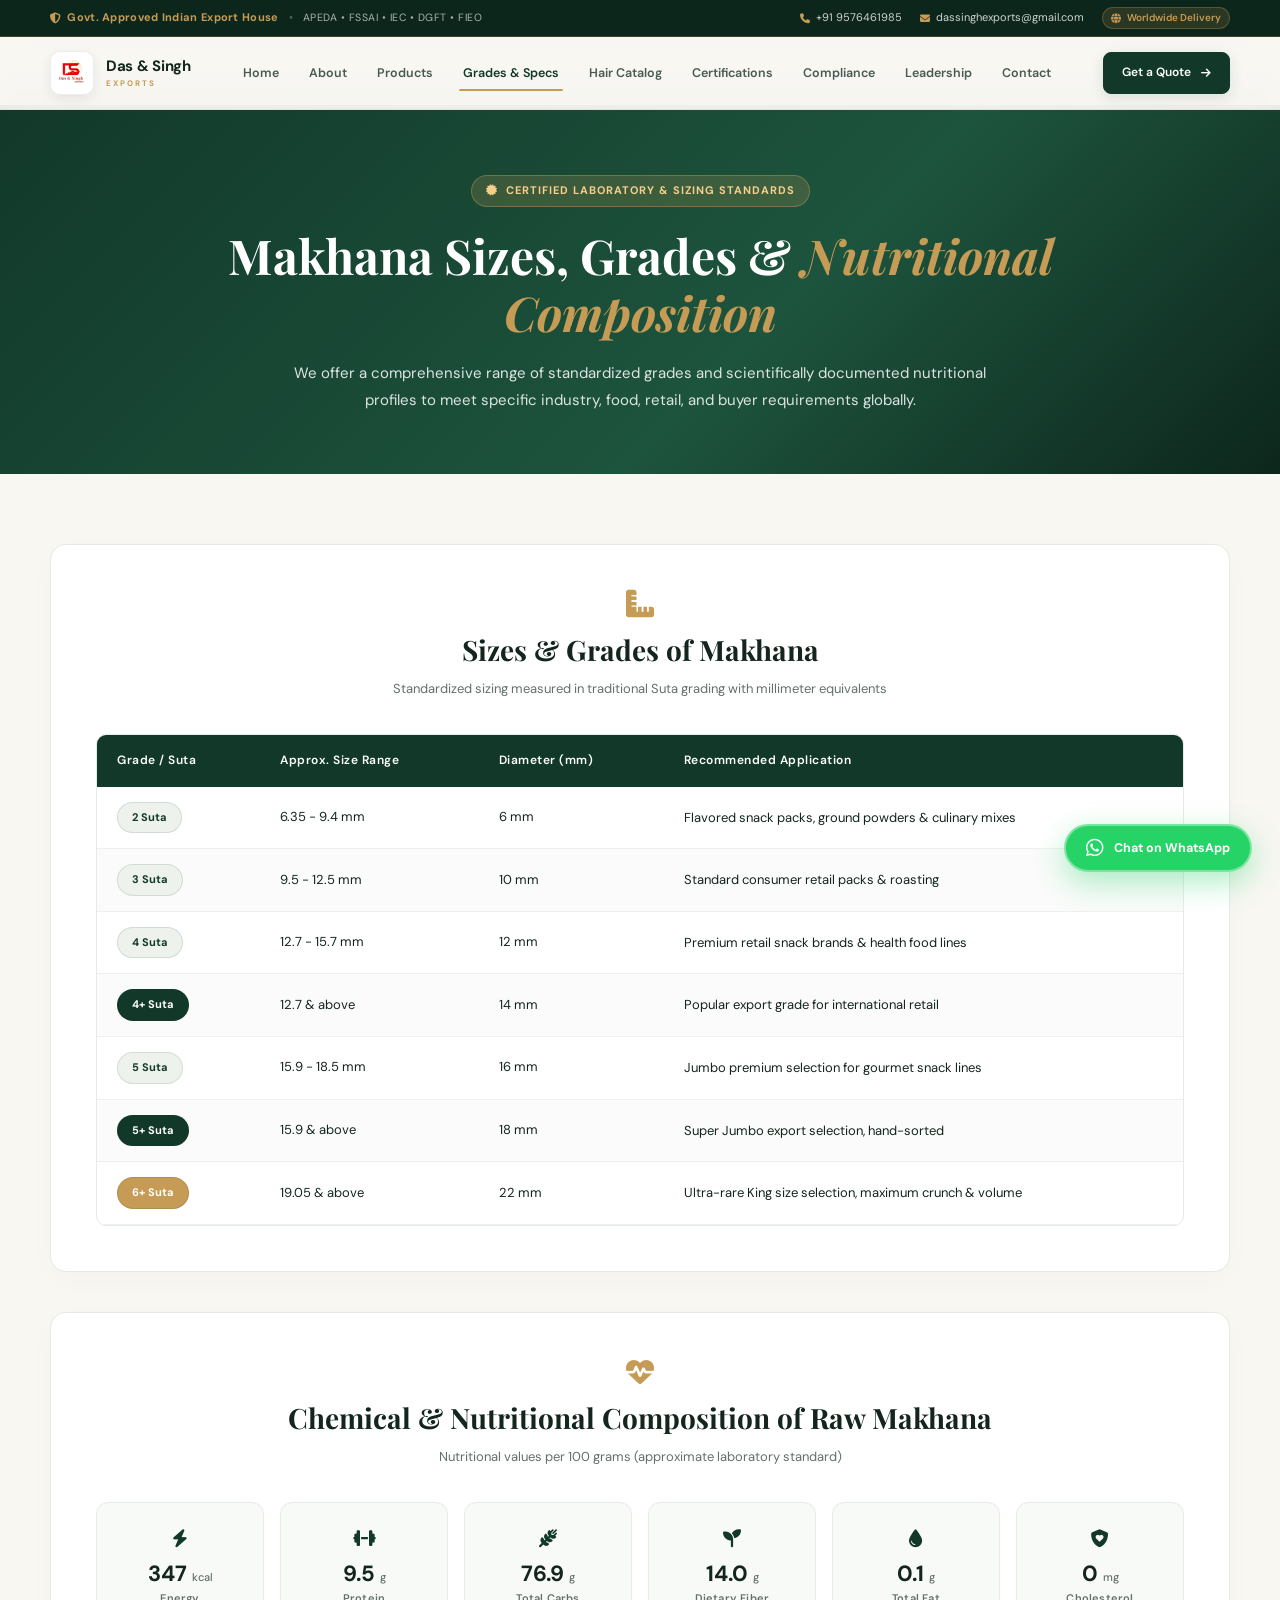
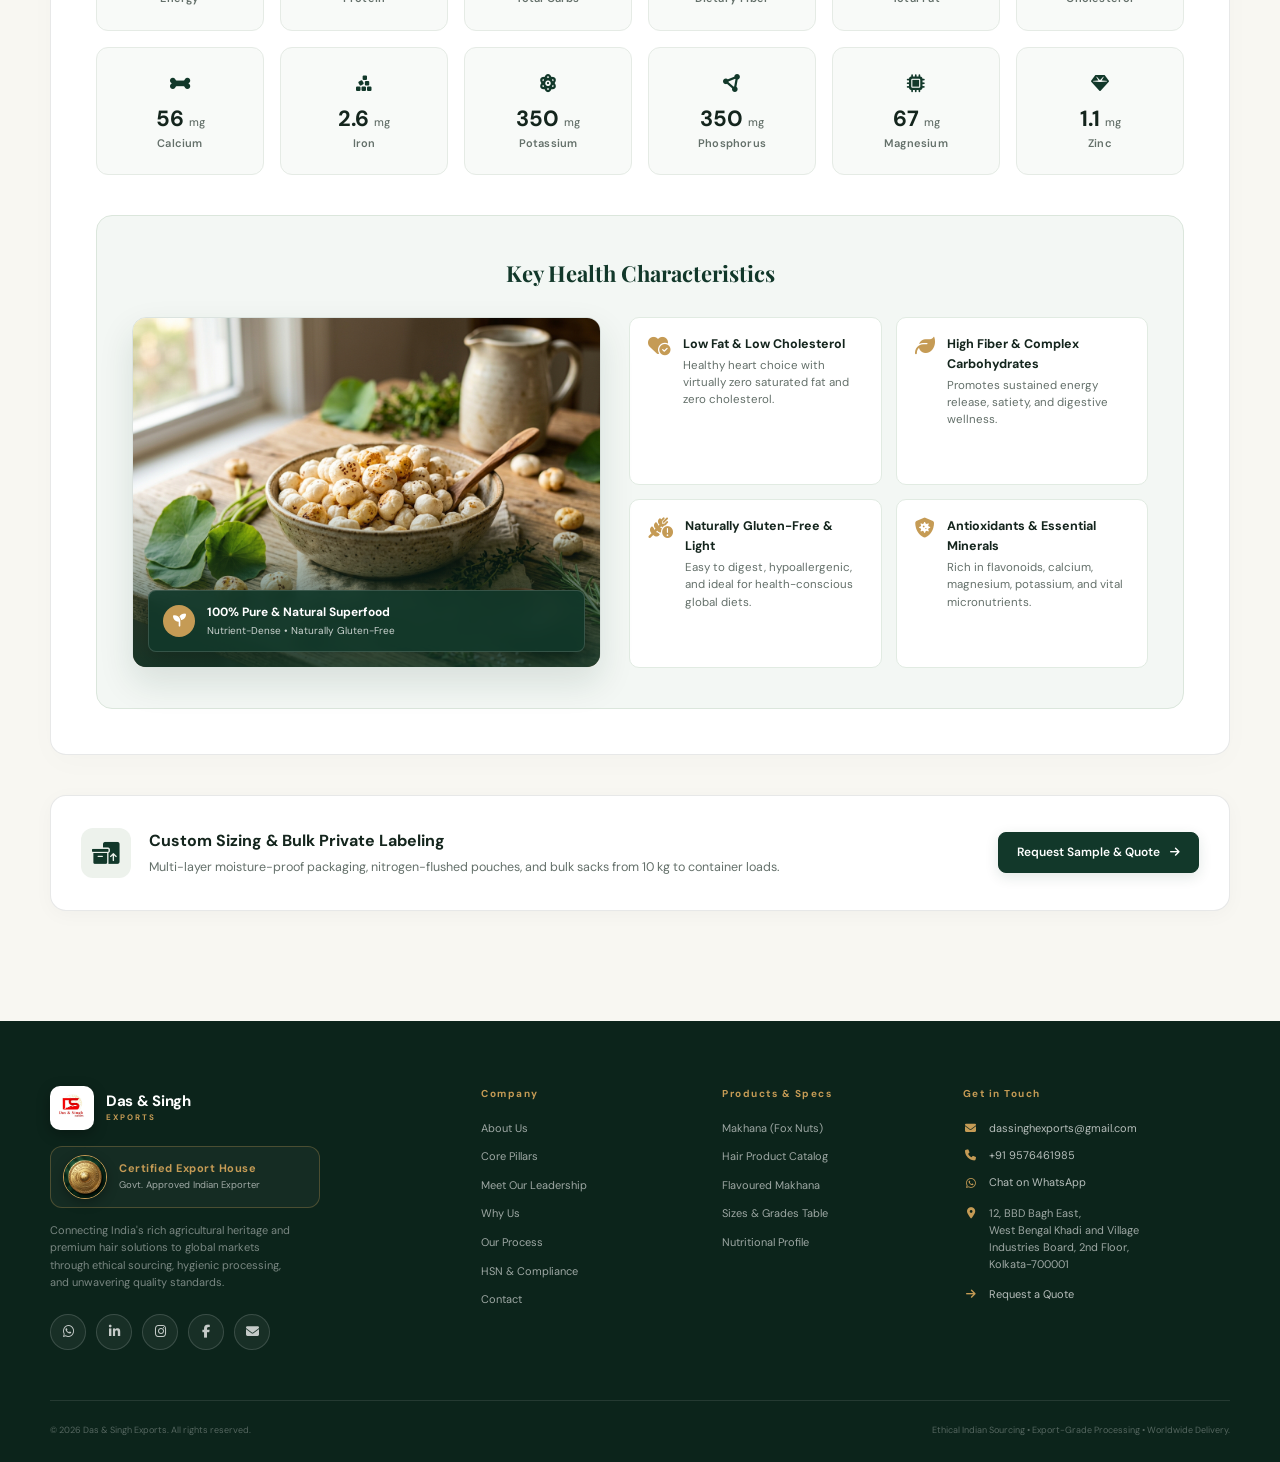
==== grades-nutrition.html @ e1cfaf2c "Bug Fixes" ====
<!DOCTYPE html>
<html lang="en">
<head>
    <meta charset="UTF-8">
    <meta name="viewport" content="width=device-width, initial-scale=1.0">
    <title>Makhana Sizes, Grades &amp; Nutritional Composition — Das &amp; Singh Exports</title>
    <meta name="description" content="Comprehensive standardized sizing, Suta grading (2 Suta to 6+ Suta King Size), and certified laboratory nutritional profile for export-grade Indian Phool Makhana (Fox Nuts / Lotus Seeds).">
    <meta name="keywords" content="Makhana Grades, Suta Grading, Fox Nuts Nutrition, Lotus Seeds Specifications, Phool Makhana Protein, Bihar Makhana Export, Das and Singh Exports">

    <!-- Open Graph / Social Sharing -->
    <meta property="og:type" content="website">
    <meta property="og:title" content="Makhana Grades &amp; Nutrition Specs — Das &amp; Singh Exports">
    <meta property="og:description" content="Export-grade Suta specifications and certified nutritional data for Indian Phool Makhana (Fox Nuts / Lotus Seeds).">
    <meta property="og:image" content="images/makhana-health.jpg">
    <meta property="og:url" content="https://dassinghexports.com/grades-nutrition.html">

    <!-- Google Fonts & Font Awesome -->
    <link rel="preconnect" href="https://fonts.googleapis.com">
    <link rel="preconnect" href="https://fonts.gstatic.com" crossorigin>
    <link href="https://fonts.googleapis.com/css2?family=DM+Sans:wght@400;500;600;700&family=Playfair+Display:wght@500;600;700&display=swap" rel="stylesheet">
    <link rel="stylesheet" href="https://cdnjs.cloudflare.com/ajax/libs/font-awesome/6.5.2/css/all.min.css">

    <link rel="icon" type="image/png" href="images/logo.png">
    <link rel="stylesheet" href="style.css">
</head>

<body>

<!-- ================= FIXED HEADER ================= -->

<header class="site-header" id="siteHeader">

    <!-- TOPBAR -->
    <div class="topbar">
        <div class="container topbar-container">
            <div class="topbar-left">
                <span class="topbar-cert-badge">
                    <i class="fa-solid fa-shield-halved"></i>
                    <strong>Govt. Approved Indian Export House</strong>
                </span>
                <span class="topbar-divider">•</span>
                <span class="topbar-codes">APEDA &bull; FSSAI &bull; IEC &bull; DGFT &bull; FIEO</span>
            </div>
            <div class="topbar-right">
                <a href="tel:+919576461985" class="topbar-link">
                    <i class="fa-solid fa-phone"></i>
                    <span>+91 9576461985</span>
                </a>
                <a href="mailto:dassinghexports@gmail.com" class="topbar-link">
                    <i class="fa-solid fa-envelope"></i>
                    <span>dassinghexports@gmail.com</span>
                </a>
                <span class="topbar-shipping-badge">
                    <i class="fa-solid fa-globe"></i>
                    <span>Worldwide Delivery</span>
                </span>
            </div>
        </div>
    </div>


    <!-- NAVBAR -->
    <nav class="navbar" id="navbar">
        <div class="container nav-container">

            <a href="index.html" class="logo" title="Back to Home" aria-label="Das &amp; Singh Exports - Home">
                <img src="images/logo.png" alt="Das &amp; Singh Exports Logo" class="logo-img">
                <span class="logo-text">
                    <strong>Das &amp; Singh</strong>
                    <small>EXPORTS</small>
                </span>
            </a>

            <nav class="nav-menu" id="navMenu">
                <a href="index.html#home">Home</a>
                <a href="index.html#about">About</a>
                <a href="index.html#products">Products</a>
                <a href="grades-nutrition.html" class="active">Grades &amp; Specs</a>
                <a href="hair-products.html">Hair Catalog</a>
                <a href="index.html#certifications">Certifications</a>
                <a href="index.html#compliance">Compliance</a>
                <a href="index.html#leadership">Leadership</a>
                <a href="index.html#contact">Contact</a>

                <a href="index.html#quote" class="mobile-quote">
                    Get a Quote
                </a>
            </nav>

            <a href="index.html#quote" class="btn btn-small desktop-quote">
                <span>Get a Quote</span>
                <i class="fa-solid fa-arrow-right"></i>
            </a>

            <button class="menu-btn" id="menuBtn" aria-label="Open menu">
                <i class="fa-solid fa-bars"></i>
            </button>

        </div>
    </nav>

</header>


<!-- ================= HERO BANNER ================= -->

<section class="section" style="background: linear-gradient(135deg, #12382a 0%, #1d543d 60%, #0d261c 100%); color: white; padding: 70px 0 60px;">
    <div class="container">
        <div style="max-width: 840px; margin: 0 auto; text-align: center;">
            
            <div style="display: inline-flex; align-items: center; gap: 8px; background: rgba(197, 155, 85, 0.2); border: 1px solid rgba(197, 155, 85, 0.4); padding: 6px 14px; border-radius: 20px; font-size: 11px; font-weight: 700; color: #f4d08a; text-transform: uppercase; letter-spacing: 1px; margin-bottom: 20px;">
                <i class="fa-solid fa-certificate"></i>
                <span>CERTIFIED LABORATORY &amp; SIZING STANDARDS</span>
            </div>

            <h1 style="font-family: 'Playfair Display', serif; font-size: clamp(32px, 5vw, 48px); line-height: 1.2; margin-bottom: 18px; color: #ffffff;">
                Makhana Sizes, Grades &amp; <span style="color: var(--gold); font-style: italic;">Nutritional Composition</span>
            </h1>

            <p style="font-size: 15px; color: rgba(255, 255, 255, 0.85); line-height: 1.8; max-width: 740px; margin: 0 auto;">
                We offer a comprehensive range of standardized grades and scientifically documented nutritional profiles to meet specific industry, food, retail, and buyer requirements globally.
            </p>

        </div>
    </div>
</section>


<!-- ================= GRADES & NUTRITION SECTION ================= -->

<section class="section grades-nutrition-section" id="grades-nutrition" style="padding-top: 70px;">

    <div class="container">

        <!-- Grades Table Block -->
        <div class="grades-block">

            <div class="block-header">
                <i class="fa-solid fa-ruler-combined"></i>
                <h3>Sizes &amp; Grades of Makhana</h3>
                <p>Standardized sizing measured in traditional Suta grading with millimeter equivalents</p>
            </div>

            <div class="grades-table-wrapper">

                <table class="grades-table">

                    <thead>
                        <tr>
                            <th>Grade&nbsp;/&nbsp;Suta</th>
                            <th>Approx.&nbsp;Size&nbsp;Range</th>
                            <th>Diameter&nbsp;(mm)</th>
                            <th>Recommended Application</th>
                        </tr>
                    </thead>

                    <tbody>
                        <tr>
                            <td><span class="grade-pill">2&nbsp;Suta</span></td>
                            <td>6.35 - 9.4 mm</td>
                            <td>6 mm</td>
                            <td>Flavored snack packs, ground powders &amp; culinary mixes</td>
                        </tr>
                        <tr>
                            <td><span class="grade-pill">3&nbsp;Suta</span></td>
                            <td>9.5 - 12.5 mm</td>
                            <td>10 mm</td>
                            <td>Standard consumer retail packs &amp; roasting</td>
                        </tr>
                        <tr>
                            <td><span class="grade-pill">4&nbsp;Suta</span></td>
                            <td>12.7 - 15.7 mm</td>
                            <td>12 mm</td>
                            <td>Premium retail snack brands &amp; health food lines</td>
                        </tr>
                        <tr>
                            <td><span class="grade-pill highlight">4+&nbsp;Suta</span></td>
                            <td>12.7 &amp; above</td>
                            <td>14 mm</td>
                            <td>Popular export grade for international retail</td>
                        </tr>
                        <tr>
                            <td><span class="grade-pill">5&nbsp;Suta</span></td>
                            <td>15.9 - 18.5 mm</td>
                            <td>16 mm</td>
                            <td>Jumbo premium selection for gourmet snack lines</td>
                        </tr>
                        <tr>
                            <td><span class="grade-pill highlight">5+&nbsp;Suta</span></td>
                            <td>15.9 &amp; above</td>
                            <td>18 mm</td>
                            <td>Super Jumbo export selection, hand-sorted</td>
                        </tr>
                        <tr>
                            <td><span class="grade-pill gold">6+&nbsp;Suta</span></td>
                            <td>19.05 &amp; above</td>
                            <td>22 mm</td>
                            <td>Ultra-rare King size selection, maximum crunch &amp; volume</td>
                        </tr>
                    </tbody>

                </table>

            </div>

        </div>


        <!-- Nutritional Composition Block -->
        <div class="nutrition-block">

            <div class="block-header">
                <i class="fa-solid fa-heart-pulse"></i>
                <h3>Chemical &amp; Nutritional Composition of Raw Makhana</h3>
                <p>Nutritional values per 100 grams (approximate laboratory standard)</p>
            </div>

            <div class="nutrition-grid">

                <div class="nutrition-card">
                    <div class="nutrition-icon"><i class="fa-solid fa-bolt"></i></div>
                    <div class="nutrition-val">347 <small>kcal</small></div>
                    <div class="nutrition-name">Energy</div>
                </div>

                <div class="nutrition-card">
                    <div class="nutrition-icon"><i class="fa-solid fa-dumbbell"></i></div>
                    <div class="nutrition-val">9.5 <small>g</small></div>
                    <div class="nutrition-name">Protein</div>
                </div>

                <div class="nutrition-card">
                    <div class="nutrition-icon"><i class="fa-solid fa-wheat-awn"></i></div>
                    <div class="nutrition-val">76.9 <small>g</small></div>
                    <div class="nutrition-name">Total Carbs</div>
                </div>

                <div class="nutrition-card">
                    <div class="nutrition-icon"><i class="fa-solid fa-seedling"></i></div>
                    <div class="nutrition-val">14.0 <small>g</small></div>
                    <div class="nutrition-name">Dietary Fiber</div>
                </div>

                <div class="nutrition-card">
                    <div class="nutrition-icon"><i class="fa-solid fa-droplet"></i></div>
                    <div class="nutrition-val">0.1 <small>g</small></div>
                    <div class="nutrition-name">Total Fat</div>
                </div>

                <div class="nutrition-card">
                    <div class="nutrition-icon"><i class="fa-solid fa-shield-heart"></i></div>
                    <div class="nutrition-val">0 <small>mg</small></div>
                    <div class="nutrition-name">Cholesterol</div>
                </div>

                <div class="nutrition-card">
                    <div class="nutrition-icon"><i class="fa-solid fa-bone"></i></div>
                    <div class="nutrition-val">56 <small>mg</small></div>
                    <div class="nutrition-name">Calcium</div>
                </div>

                <div class="nutrition-card">
                    <div class="nutrition-icon"><i class="fa-solid fa-cubes-stacked"></i></div>
                    <div class="nutrition-val">2.6 <small>mg</small></div>
                    <div class="nutrition-name">Iron</div>
                </div>

                <div class="nutrition-card">
                    <div class="nutrition-icon"><i class="fa-solid fa-atom"></i></div>
                    <div class="nutrition-val">350 <small>mg</small></div>
                    <div class="nutrition-name">Potassium</div>
                </div>

                <div class="nutrition-card">
                    <div class="nutrition-icon"><i class="fa-solid fa-circle-nodes"></i></div>
                    <div class="nutrition-val">350 <small>mg</small></div>
                    <div class="nutrition-name">Phosphorus</div>
                </div>

                <div class="nutrition-card">
                    <div class="nutrition-icon"><i class="fa-solid fa-microchip"></i></div>
                    <div class="nutrition-val">67 <small>mg</small></div>
                    <div class="nutrition-name">Magnesium</div>
                </div>

                <div class="nutrition-card">
                    <div class="nutrition-icon"><i class="fa-solid fa-gem"></i></div>
                    <div class="nutrition-val">1.1 <small>mg</small></div>
                    <div class="nutrition-name">Zinc</div>
                </div>

            </div>


            <!-- Key Characteristics -->
            <div class="characteristics-box">

                <h4>Key Health Characteristics</h4>

                <div class="characteristics-container">

                    <div class="characteristics-visual">
                        <div class="char-image-wrapper">
                            <img src="images/makhana-health.jpg" alt="Nutrient-rich organic popped Makhana superfood bowl - Das &amp; Singh Exports" class="char-img">
                            <div class="char-img-overlay"></div>
                            <div class="char-img-badge">
                                <i class="fa-solid fa-seedling"></i>
                                <div>
                                    <strong>100% Pure &amp; Natural Superfood</strong>
                                    <span>Nutrient-Dense • Naturally Gluten-Free</span>
                                </div>
                            </div>
                        </div>
                    </div>

                    <div class="characteristics-grid">

                        <div class="char-card">
                            <i class="fa-solid fa-heart-circle-check"></i>
                            <div>
                                <strong>Low Fat &amp; Low Cholesterol</strong>
                                <p>Healthy heart choice with virtually zero saturated fat and zero cholesterol.</p>
                            </div>
                        </div>

                        <div class="char-card">
                            <i class="fa-solid fa-leaf"></i>
                            <div>
                                <strong>High Fiber &amp; Complex Carbohydrates</strong>
                                <p>Promotes sustained energy release, satiety, and digestive wellness.</p>
                            </div>
                        </div>

                        <div class="char-card">
                            <i class="fa-solid fa-wheat-awn-circle-exclamation"></i>
                            <div>
                                <strong>Naturally Gluten-Free &amp; Light</strong>
                                <p>Easy to digest, hypoallergenic, and ideal for health-conscious global diets.</p>
                            </div>
                        </div>

                        <div class="char-card">
                            <i class="fa-solid fa-shield-virus"></i>
                            <div>
                                <strong>Antioxidants &amp; Essential Minerals</strong>
                                <p>Rich in flavonoids, calcium, magnesium, potassium, and vital micronutrients.</p>
                            </div>
                        </div>

                    </div>

                </div>

            </div>

        </div>


        <!-- Wholesale Inquiries Highlight Banner -->
        <div style="background: white; border: 1px solid var(--border); border-radius: 16px; padding: 32px 30px; display: flex; align-items: center; justify-content: space-between; gap: 25px; flex-wrap: wrap; box-shadow: 0 4px 20px rgba(0,0,0,0.03);">
            <div style="display: flex; align-items: center; gap: 18px;">
                <div style="width: 50px; height: 50px; border-radius: 12px; background: #edf2ec; color: var(--green); display: grid; place-items: center; font-size: 22px; flex-shrink: 0;">
                    <i class="fa-solid fa-boxes-packing"></i>
                </div>
                <div>
                    <h4 style="font-size: 16px; color: var(--dark); margin-bottom: 4px;">Custom Sizing &amp; Bulk Private Labeling</h4>
                    <p style="font-size: 12.5px; color: var(--text); margin: 0;">Multi-layer moisture-proof packaging, nitrogen-flushed pouches, and bulk sacks from 10 kg to container loads.</p>
                </div>
            </div>
            <a href="index.html#quote" class="btn btn-small">
                <span>Request Sample &amp; Quote</span>
                <i class="fa-solid fa-arrow-right"></i>
            </a>
        </div>

    </div>

</section>


<!-- ================= FOOTER ================= -->

<footer class="footer" id="contact">

    <div class="container">

        <div class="footer-main">

            <div class="footer-brand">

                <a href="index.html" class="logo footer-logo" title="Back to Home" aria-label="Das &amp; Singh Exports - Back to Home">

                    <img src="images/logo.png" alt="Das &amp; Singh Exports Logo" class="logo-img footer-logo-img">

                    <span class="logo-text">
                        <strong>Das &amp; Singh</strong>
                        <small>EXPORTS</small>
                    </span>

                </a>

                <div class="footer-seal-card">
                    <img src="images/footer-seal.jpg" alt="Das & Singh Exports Certified Global Export House India Seal" class="footer-seal-img">
                    <div class="footer-seal-text">
                        <strong>Certified Export House</strong>
                        <span>Govt. Approved Indian Exporter</span>
                    </div>
                </div>

                <p>
                    Connecting India's rich agricultural heritage and premium hair solutions to global markets through ethical sourcing, hygienic processing, and unwavering quality standards.
                </p>

                <div class="socials">

                    <a href="https://wa.me/919576461985?text=Hello%20Das%20%26%20Singh%20Exports%2C%20I%20am%20interested%20in%20an%20export%20inquiry." target="_blank" rel="noopener noreferrer" aria-label="WhatsApp">
                        <i class="fa-brands fa-whatsapp"></i>
                    </a>

                    <a href="https://www.linkedin.com/in/das-and-singh-exports-758973398/" target="_blank" rel="noopener noreferrer" aria-label="LinkedIn">
                        <i class="fa-brands fa-linkedin-in"></i>
                    </a>

                    <a href="https://www.instagram.com/dassinghexports?igsi=MWdkbmQwMXVxM3c1cg==" target="_blank" rel="noopener noreferrer" aria-label="Instagram">
                        <i class="fa-brands fa-instagram"></i>
                    </a>

                    <a href="https://www.facebook.com/share/1EhcAVjhFJ/" target="_blank" rel="noopener noreferrer" aria-label="Facebook">
                        <i class="fa-brands fa-facebook-f"></i>
                    </a>

                    <a href="mailto:dassinghexports@gmail.com" aria-label="Email">
                        <i class="fa-solid fa-envelope"></i>
                    </a>

                </div>

            </div>


            <div class="footer-column">

                <h4>Company</h4>

                <a href="index.html#about">About Us</a>
                <a href="index.html#pillars">Core Pillars</a>
                <a href="index.html#leadership">Meet Our Leadership</a>
                <a href="index.html#why-us">Why Us</a>
                <a href="index.html#process">Our Process</a>
                <a href="index.html#compliance">HSN &amp; Compliance</a>
                <a href="index.html#quote">Contact</a>

            </div>


            <div class="footer-column">

                <h4>Products &amp; Specs</h4>

                <a href="index.html#products">Makhana (Fox Nuts)</a>
                <a href="hair-products.html">Hair Product Catalog</a>
                <a href="index.html#products">Flavoured Makhana</a>
                <a href="grades-nutrition.html">Sizes &amp; Grades Table</a>
                <a href="grades-nutrition.html">Nutritional Profile</a>

            </div>


            <div class="footer-column contact-column">

                <h4>Get in Touch</h4>

                <a href="mailto:dassinghexports@gmail.com" class="contact-link">
                    <i class="fa-solid fa-envelope"></i>
                    <span>dassinghexports@gmail.com</span>
                </a>

                <a href="tel:+919576461985" class="contact-link">
                    <i class="fa-solid fa-phone"></i>
                    <span>+91 9576461985</span>
                </a>

                <a href="https://wa.me/919576461985" target="_blank" rel="noopener noreferrer" class="contact-link">
                    <i class="fa-brands fa-whatsapp"></i>
                    <span>Chat on WhatsApp</span>
                </a>

                <div class="footer-address">
                    <i class="fa-solid fa-location-dot"></i>
                    <span>
                        12, BBD Bagh East,<br>
                        West Bengal Khadi and Village<br>
                        Industries Board, 2nd Floor,<br>
                        Kolkata-700001
                    </span>
                </div>

                <a href="index.html#quote" class="contact-link quote-link">
                    <i class="fa-solid fa-arrow-right"></i>
                    <span>Request a Quote</span>
                </a>

            </div>

        </div>


        <!-- FOOTER BOTTOM -->

        <div class="footer-bottom">

            <span>
                © <span id="year"></span>
                Das &amp; Singh Exports. All rights reserved.
            </span>

            <span>
                Ethical Indian Sourcing • Export-Grade Processing • Worldwide Delivery.
            </span>

        </div>

    </div>

</footer>


<!-- ================= FLOATING SCROLL TO TOP & WHATSAPP CTAs ================= -->

<button class="scroll-top-btn" id="scrollTopBtn" aria-label="Scroll to top of page" title="Back to Top">
    <i class="fa-solid fa-arrow-up"></i>
</button>

<a href="https://wa.me/919576461985?text=Hello%20Das%20%26%20Singh%20Exports%2C%20I%20am%20interested%20in%20an%20export%20inquiry." target="_blank" rel="noopener noreferrer" class="floating-whatsapp" aria-label="Chat with Das &amp; Singh Exports on WhatsApp" id="floatingWhatsapp">
    <i class="fa-brands fa-whatsapp"></i>
    <span class="floating-wa-text">Chat on WhatsApp</span>
</a>

<script src="script.js"></script>

</body>
</html>
---- style.css ----
/* =========================================
   RESET
========================================= */

* {
    margin: 0;
    padding: 0;
    box-sizing: border-box;
}

html {
    scroll-behavior: smooth;
    overflow-x: hidden;
}

body {
    font-family: "DM Sans", sans-serif;
    background: #f8f7f2;
    color: #14251d;
    line-height: 1.6;
    overflow-x: hidden;
    padding-top: 105px;
}

a {
    color: inherit;
    text-decoration: none;
}

button,
input,
textarea,
select {
    font: inherit;
}

button {
    cursor: pointer;
}

section[id],
footer[id],
header[id] {
    scroll-margin-top: 80px;
}

.container {
    width: min(1180px, calc(100% - 40px));
    margin: auto;
}

/* =========================================
   TOAST NOTIFICATION
========================================= */

.toast {
    position: fixed;
    bottom: 30px;
    right: 30px;
    background: #ffffff;
    border-left: 4px solid var(--green);
    border-radius: 12px;
    padding: 16px 22px;
    display: flex;
    align-items: center;
    gap: 14px;
    box-shadow: 0 15px 45px rgba(0, 0, 0, 0.15);
    z-index: 9999;
    transform: translateY(120px);
    opacity: 0;
    pointer-events: none;
    transition: transform 0.4s cubic-bezier(0.175, 0.885, 0.32, 1.275), opacity 0.4s ease;
    border: 1px solid rgba(20, 37, 29, 0.08);
    max-width: 420px;
}

.toast.show {
    transform: translateY(0);
    opacity: 1;
    pointer-events: auto;
}

.toast i {
    font-size: 24px;
    color: var(--green);
    flex-shrink: 0;
}

.toast div {
    display: flex;
    flex-direction: column;
    gap: 2px;
}

.toast strong {
    font-size: 14px;
    color: var(--dark);
}

.toast span {
    font-size: 12px;
    color: var(--text);
    line-height: 1.4;
}


/* =========================================
   VARIABLES
========================================= */

:root {
    --green: #12382a;
    --green-light: #1d543d;
    --cream: #f8f7f2;
    --cream-dark: #eeece2;
    --gold: #c59b55;
    --dark: #14251d;
    --text: #64706a;
    --white: #ffffff;
    --border: rgba(20, 37, 29, 0.1);
}


/* =========================================
   FIXED SITE HEADER
========================================= */

.site-header {
    position: fixed;
    top: 0;
    left: 0;
    width: 100%;
    z-index: 1000;
    transition: transform 0.3s ease;
}

.topbar {
    background: #0d261c;
    color: rgba(255, 255, 255, 0.82);
    font-size: 11px;
    padding: 7px 0;
    border-bottom: 1px solid rgba(197, 155, 85, 0.25);
    transition: all 0.35s ease;
    max-height: 45px;
    overflow: hidden;
}

.site-header.scrolled .topbar {
    max-height: 0;
    padding: 0;
    opacity: 0;
    border-bottom-color: transparent;
}

.topbar-container {
    display: flex;
    align-items: center;
    justify-content: space-between;
    gap: 15px;
}

.topbar-left {
    display: flex;
    align-items: center;
    gap: 10px;
    flex-wrap: wrap;
}

.topbar-cert-badge {
    display: inline-flex;
    align-items: center;
    gap: 6px;
    color: var(--gold);
    font-weight: 700;
    letter-spacing: 0.3px;
}

.topbar-cert-badge i {
    font-size: 11px;
}

.topbar-divider {
    color: rgba(255, 255, 255, 0.3);
}

.topbar-codes {
    color: rgba(255, 255, 255, 0.65);
    font-size: 10.5px;
    letter-spacing: 0.5px;
}

.topbar-right {
    display: flex;
    align-items: center;
    gap: 18px;
}

.topbar-link {
    display: inline-flex;
    align-items: center;
    gap: 6px;
    color: rgba(255, 255, 255, 0.8);
    transition: color 0.2s ease;
}

.topbar-link:hover {
    color: var(--gold);
}

.topbar-link i {
    color: var(--gold);
    font-size: 10px;
}

.topbar-shipping-badge {
    display: inline-flex;
    align-items: center;
    gap: 6px;
    background: rgba(197, 155, 85, 0.15);
    color: var(--gold);
    border: 1px solid rgba(197, 155, 85, 0.3);
    padding: 2px 8px;
    border-radius: 20px;
    font-size: 10px;
    font-weight: 600;
}


/* =========================================
   NAVBAR
========================================= */

.navbar {
    width: 100%;
    padding: 14px 0;
    background: rgba(248, 247, 242, 0.92);
    backdrop-filter: blur(18px);
    -webkit-backdrop-filter: blur(18px);
    border-bottom: 1px solid rgba(20, 37, 29, 0.06);
    transition: all 0.3s ease;
}

.site-header.scrolled .navbar {
    background: rgba(248, 247, 242, 0.98);
    backdrop-filter: blur(20px);
    -webkit-backdrop-filter: blur(20px);
    padding: 10px 0;
    box-shadow: 0 10px 35px rgba(0, 0, 0, 0.08);
}

.nav-container {
    display: flex;
    align-items: center;
    justify-content: space-between;
    gap: 20px;
}

.logo {
    display: flex;
    align-items: center;
    gap: 12px;
    flex-shrink: 0;
    cursor: pointer;
    user-select: none;
    transition: opacity 0.2s ease, transform 0.2s ease;
}

.logo:hover {
    opacity: 0.92;
}

.logo-img {
    width: 44px;
    height: 44px;
    object-fit: contain;
    border-radius: 10px;
    background: white;
    box-shadow: 0 4px 12px rgba(20, 37, 29, 0.08);
    border: 1px solid rgba(20, 37, 29, 0.08);
    flex-shrink: 0;
    transition: transform 0.3s ease;
}

.logo:hover .logo-img {
    transform: scale(1.05);
}

.logo-mark {
    width: 44px;
    height: 44px;
    display: grid;
    place-items: center;
    background: var(--green);
    color: var(--white);
    border-radius: 10px;
    font-size: 12px;
    font-weight: 700;
    letter-spacing: -0.5px;
}

.logo-text {
    display: flex;
    flex-direction: column;
    line-height: 1.1;
}

.logo-text strong {
    font-size: 15px;
    font-weight: 700;
    letter-spacing: -0.3px;
    color: var(--dark);
}

.logo-text small {
    margin-top: 4px;
    color: var(--gold);
    font-size: 8px;
    font-weight: 700;
    letter-spacing: 2px;
}

.nav-menu {
    display: flex;
    align-items: center;
    gap: 22px;
}

.nav-menu a {
    position: relative;
    color: #4a5953;
    font-size: 12.5px;
    font-weight: 600;
    padding: 6px 4px;
    transition: color 0.25s ease;
    white-space: nowrap;
}

.nav-menu a:hover,
.nav-menu a.active {
    color: var(--green);
}

.nav-menu a::after {
    content: "";
    position: absolute;
    left: 0;
    right: 0;
    bottom: -2px;
    height: 2px;
    background: var(--gold);
    transform: scaleX(0);
    transform-origin: center;
    transition: transform 0.25s ease;
    border-radius: 2px;
}

.nav-menu a:hover::after,
.nav-menu a.active::after {
    transform: scaleX(1);
}

.btn {
    display: inline-flex;
    align-items: center;
    justify-content: center;
    gap: 10px;
    padding: 14px 24px;
    border-radius: 10px;
    background: var(--green);
    color: var(--white);
    font-size: 13px;
    font-weight: 600;
    border: 1px solid var(--green);
    position: relative;
    overflow: hidden;
    transition: all 0.3s ease;
    box-shadow: 0 4px 14px rgba(18, 56, 42, 0.12);
}

.btn:hover {
    background: var(--green-light);
    transform: translateY(-2px);
    box-shadow: 0 12px 28px rgba(18, 56, 42, 0.2);
}

.btn i {
    font-size: 11px;
    transition: transform 0.25s ease;
}

.btn:hover i {
    transform: translateX(3px);
}

.btn-small {
    padding: 10px 18px;
    font-size: 12px;
    border-radius: 8px;
}

.btn-outline {
    background: rgba(255, 255, 255, 0.6);
    backdrop-filter: blur(8px);
    color: var(--green);
    border: 1px solid rgba(18, 56, 42, 0.2);
    box-shadow: none;
}

.btn-outline:hover {
    background: var(--green);
    color: var(--white);
    border-color: var(--green);
}

.menu-btn,
.mobile-quote {
    display: none;
}


/* =========================================
   HERO
========================================= */

.hero {
    position: relative;
    min-height: 740px;
    display: flex;
    align-items: center;
    padding: 80px 0 90px;
    overflow: hidden;
}

.hero-bg {
    position: absolute;
    inset: 0;
    background:
        radial-gradient(
            circle at 80% 30%,
            rgba(197, 155, 85, 0.18),
            transparent 32%
        ),
        radial-gradient(
            circle at 10% 80%,
            rgba(29, 84, 61, 0.1),
            transparent 35%
        );
    pointer-events: none;
}

.hero-grid {
    display: grid;
    grid-template-columns: 1fr 0.95fr;
    align-items: center;
    gap: 70px;
    position: relative;
    z-index: 2;
}

.eyebrow,
.section-tag {
    color: var(--gold);
    font-size: 10px;
    font-weight: 700;
    letter-spacing: 2.5px;
}

.eyebrow {
    display: inline-flex;
    align-items: center;
    gap: 10px;
    margin-bottom: 22px;
    background: rgba(197, 155, 85, 0.1);
    border: 1px solid rgba(197, 155, 85, 0.3);
    padding: 6px 14px;
    border-radius: 30px;
}

.eyebrow-text {
    color: var(--green);
    font-size: 10.5px;
    font-weight: 700;
    letter-spacing: 1.5px;
}

.pulse {
    width: 8px;
    height: 8px;
    background: var(--gold);
    border-radius: 50%;
    box-shadow: 0 0 0 4px rgba(197, 155, 85, 0.2);
    animation: pulseGlow 2s infinite;
}

@keyframes pulseGlow {
    0%, 100% {
        box-shadow: 0 0 0 3px rgba(197, 155, 85, 0.3);
    }
    50% {
        box-shadow: 0 0 0 7px rgba(197, 155, 85, 0.05);
    }
}

.hero h1 {
    max-width: 650px;
    font-family: "Playfair Display", serif;
    font-size: clamp(44px, 5.5vw, 72px);
    line-height: 1.04;
    letter-spacing: -2.5px;
    font-weight: 700;
    color: var(--dark);
}

.hero h1 span,
.hero-highlight,
.section-heading h2 span,
.about-content h2 span,
.center-heading h2 span,
.global-content h2 span,
.quote-content h2 span {
    color: var(--green-light);
    font-style: italic;
    background: linear-gradient(135deg, var(--green), var(--gold));
    -webkit-background-clip: text;
    -webkit-text-fill-color: transparent;
    display: inline-block;
    padding-right: 0.15em;
    padding-left: 0.02em;
    overflow: visible;
}

.hero-content > p {
    max-width: 560px;
    margin: 24px 0 30px;
    color: var(--text);
    font-size: 15.5px;
    line-height: 1.8;
}

.hero-buttons {
    display: flex;
    gap: 14px;
    flex-wrap: wrap;
}

.hero-trust {
    display: flex;
    align-items: center;
    gap: 14px;
    margin-top: 36px;
    flex-wrap: wrap;
}

.trust-pill {
    display: inline-flex;
    align-items: center;
    gap: 8px;
    background: rgba(255, 255, 255, 0.75);
    backdrop-filter: blur(8px);
    -webkit-backdrop-filter: blur(8px);
    border: 1px solid rgba(20, 37, 29, 0.09);
    padding: 8px 14px;
    border-radius: 30px;
    color: #4a5953;
    font-size: 11.5px;
    font-weight: 600;
    box-shadow: 0 2px 8px rgba(0, 0, 0, 0.02);
    transition: transform 0.25s ease, border-color 0.25s ease;
}

.trust-pill:hover {
    transform: translateY(-2px);
    border-color: var(--gold);
}

.trust-pill i {
    color: var(--gold);
    font-size: 11px;
}


/* Hero visual */

.hero-visual {
    height: 520px;
    position: relative;
}

.main-image {
    position: absolute;
    top: 10px;
    right: 0;
    width: 84%;
    height: 470px;
    overflow: hidden;
    border-radius: 170px 170px 18px 18px;
    background:
        linear-gradient(
            145deg,
            #c9b07e,
            #e5d8b9 40%,
            #496b56 100%
        );
    box-shadow: 0 30px 80px rgba(20, 37, 29, 0.18);
    border: 2px solid rgba(197, 155, 85, 0.3);
}

.hero-img {
    width: 100%;
    height: 100%;
    object-fit: cover;
    display: block;
    transition: transform 0.8s ease;
}

.main-image:hover .hero-img {
    transform: scale(1.05);
}

.hero-img-overlay {
    position: absolute;
    inset: 0;
    background: linear-gradient(
        180deg,
        rgba(18, 56, 42, 0.05) 0%,
        rgba(18, 56, 42, 0.45) 100%
    );
    pointer-events: none;
}

.image-label {
    position: absolute;
    left: 25px;
    bottom: 25px;
    padding: 13px 17px;
    display: flex;
    flex-direction: column;
    background: rgba(20, 37, 29, 0.85);
    backdrop-filter: blur(8px);
    color: white;
    border-radius: 10px;
    border: 1px solid rgba(197, 155, 85, 0.3);
    z-index: 2;
}

.image-label span {
    color: #c9b07e;
    font-size: 8px;
    letter-spacing: 2px;
}

.image-label strong {
    font-size: 14px;
}

.floating-card {
    position: absolute;
    display: flex;
    align-items: center;
    gap: 12px;
    padding: 14px 18px;
    background: rgba(255, 255, 255, 0.95);
    backdrop-filter: blur(10px);
    -webkit-backdrop-filter: blur(10px);
    border-radius: 14px;
    border: 1px solid rgba(20, 37, 29, 0.08);
    box-shadow: 0 20px 45px rgba(20, 37, 29, 0.12);
    z-index: 3;
}

.floating-card-primary {
    left: 0;
    bottom: 30px;
    animation: floatingPrimary 4s ease-in-out infinite;
}

.floating-card-secondary {
    right: -15px;
    top: 40px;
    animation: floatingSecondary 4.5s ease-in-out infinite;
}

.floating-icon {
    width: 42px;
    height: 42px;
    display: grid;
    place-items: center;
    border-radius: 50%;
    background: #edf1e9;
    color: var(--green);
    flex-shrink: 0;
}

.floating-icon-gold {
    width: 42px;
    height: 42px;
    display: grid;
    place-items: center;
    border-radius: 50%;
    background: rgba(197, 155, 85, 0.12);
    color: var(--gold);
    flex-shrink: 0;
    font-size: 16px;
}

.floating-card div:last-child {
    display: flex;
    flex-direction: column;
}

.floating-card strong {
    font-size: 12px;
    color: var(--dark);
}

.floating-card span {
    color: #7a827e;
    font-size: 10px;
}

.circle-decoration {
    position: absolute;
    right: -40px;
    top: 50px;
    width: 120px;
    height: 120px;
    border: 1px solid rgba(197, 155, 85, 0.45);
    border-radius: 50%;
}

@keyframes floatingPrimary {
    0%, 100% {
        transform: translateY(0);
    }
    50% {
        transform: translateY(-8px);
    }
}

@keyframes floatingSecondary {
    0%, 100% {
        transform: translateY(0);
    }
    50% {
        transform: translateY(8px);
    }
}


/* =========================================
   STATS
========================================= */

.stats {
    background: var(--green);
    color: white;
    padding: 26px 0;
}

.stats-grid {
    display: grid;
    grid-template-columns: repeat(4, 1fr);
}

.stat {
    display: flex;
    align-items: center;
    justify-content: center;
    gap: 13px;
    border-right: 1px solid rgba(255,255,255,0.12);
}

.stat:last-child {
    border-right: none;
}

.stat > i {
    color: var(--gold);
    font-size: 18px;
}

.stat div {
    display: flex;
    flex-direction: column;
}

.stat strong {
    font-size: 12px;
}

.stat span {
    color: rgba(255,255,255,0.55);
    font-size: 10px;
}


/* =========================================
   SECTIONS
========================================= */

.section {
    padding: 110px 0;
}

.section-heading {
    display: grid;
    grid-template-columns: 1fr 0.6fr;
    gap: 60px;
    align-items: end;
    margin-bottom: 55px;
}

.section-heading h2,
.center-heading h2,
.about-content h2,
.quote-content h2 {
    margin-top: 15px;
    font-family: "Playfair Display", serif;
    font-size: clamp(38px, 4vw, 52px);
    line-height: 1.1;
    letter-spacing: -1.8px;
}

.section-heading > p,
.center-heading > p {
    color: var(--text);
    font-size: 14px;
    line-height: 1.8;
    max-width: 420px;
}


/* =========================================
   PRODUCTS
========================================= */

.products-section {
    background: var(--cream);
}

.products-grid {
    display: grid;
    grid-template-columns: repeat(3, 1fr);
    gap: 22px;
}

.product-card {
    background: white;
    border-radius: 13px;
    overflow: hidden;
    border: 1px solid var(--border);
    transition: 0.4s ease;
    display: flex;
    flex-direction: column;
    height: 100%;
}

.product-card:hover {
    transform: translateY(-8px);
    box-shadow: 0 25px 60px rgba(20, 37, 29, 0.1);
}

.product-image {
    height: 250px;
    position: relative;
    overflow: hidden;
}

.product-card-img {
    width: 100%;
    height: 100%;
    object-fit: cover;
    display: block;
    transition: transform 0.6s cubic-bezier(0.16, 1, 0.3, 1);
}

.product-card:hover .product-card-img {
    transform: scale(1.08);
}

.product-img-overlay {
    position: absolute;
    inset: 0;
    background: linear-gradient(
        180deg,
        rgba(18, 56, 42, 0) 40%,
        rgba(18, 56, 42, 0.6) 100%
    );
    pointer-events: none;
}

.product-badge {
    position: absolute;
    z-index: 2;
    top: 18px;
    left: 18px;
    padding: 6px 9px;
    background: var(--green);
    color: white;
    font-size: 8px;
    letter-spacing: 1.5px;
    border-radius: 5px;
    font-weight: 700;
}

.product-icon {
    position: relative;
    z-index: 2;
    width: 100px;
    height: 100px;
    display: grid;
    place-items: center;
    border-radius: 50%;
    background: rgba(255,255,255,0.2);
    backdrop-filter: blur(5px);
    color: white;
    font-size: 42px;
}

.product-content {
    padding: 27px;
    display: flex;
    flex-direction: column;
    flex: 1;
}

.product-meta-tag {
    color: var(--gold);
    font-size: 8.5px;
    letter-spacing: 1.5px;
    font-weight: 700;
    margin-bottom: 6px;
    text-transform: uppercase;
}

.product-content h3 {
    margin: 6px 0 12px;
    font-family: "Playfair Display", serif;
    font-size: 22px;
    line-height: 1.25;
}

.product-content p {
    color: var(--text);
    font-size: 12.5px;
    line-height: 1.7;
    margin-bottom: 18px;
}

.product-process-steps {
    display: flex;
    flex-wrap: wrap;
    gap: 7px;
    margin-bottom: 20px;
}

.step-pill {
    display: inline-flex;
    align-items: center;
    gap: 6px;
    background: #f1f4f0;
    color: var(--green);
    font-size: 10.5px;
    font-weight: 600;
    padding: 5px 10px;
    border-radius: 6px;
    border: 1px solid rgba(18, 56, 42, 0.08);
}

.step-pill i {
    font-size: 10px;
    color: var(--gold);
}

.product-link {
    display: flex;
    align-items: center;
    justify-content: space-between;
    padding-top: 17px;
    border-top: 1px solid var(--border);
    font-size: 12px;
    font-weight: 700;
    color: var(--green);
    transition: color 0.2s ease, transform 0.2s ease;
    margin-top: auto;
}

.product-link:hover {
    color: var(--gold);
}

.product-link i {
    color: var(--gold);
    transition: transform 0.2s ease;
}

.product-link:hover i {
    transform: translateX(4px);
}


/* =========================================
   ABOUT
========================================= */

.about-section {
    background: white;
}

.about-grid {
    display: grid;
    grid-template-columns: 0.9fr 1fr;
    gap: 100px;
    align-items: center;
}

.about-visual {
    height: 500px;
    position: relative;
    display: flex;
    align-items: center;
}

.about-image-card {
    position: relative;
    width: 100%;
    height: 100%;
    border-radius: 18px;
    overflow: hidden;
    box-shadow: 0 25px 60px rgba(18, 56, 42, 0.16);
    border: 1px solid rgba(20, 37, 29, 0.08);
    z-index: 1;
}

.about-img {
    width: 100%;
    height: 100%;
    object-fit: cover;
    display: block;
    transition: transform 0.6s cubic-bezier(0.16, 1, 0.3, 1);
}

.about-image-card:hover .about-img {
    transform: scale(1.04);
}

.about-img-overlay {
    position: absolute;
    inset: 0;
    background: linear-gradient(
        180deg,
        rgba(18, 56, 42, 0.08) 0%,
        rgba(18, 56, 42, 0.55) 100%
    );
    pointer-events: none;
}

.about-badge-card {
    position: absolute;
    bottom: 25px;
    left: 25px;
    right: 25px;
    background: rgba(255, 255, 255, 0.95);
    backdrop-filter: blur(12px);
    border-radius: 12px;
    padding: 16px 20px;
    display: flex;
    align-items: center;
    gap: 14px;
    box-shadow: 0 15px 35px rgba(0, 0, 0, 0.15);
    border: 1px solid rgba(255, 255, 255, 0.8);
    z-index: 3;
}

.about-badge-icon {
    width: 44px;
    height: 44px;
    background: var(--green);
    color: var(--gold);
    border-radius: 10px;
    display: grid;
    place-items: center;
    font-size: 18px;
    flex-shrink: 0;
}

.about-badge-card small {
    display: block;
    color: var(--gold);
    font-size: 9px;
    font-weight: 700;
    letter-spacing: 1.5px;
    text-transform: uppercase;
}

.about-badge-card strong {
    font-family: "Playfair Display", serif;
    font-size: 16px;
    color: var(--dark);
    line-height: 1.2;
    display: block;
    margin-top: 2px;
}

.about-pattern {
    position: absolute;
    width: 180px;
    height: 180px;
    right: -25px;
    bottom: -25px;
    border: 1px solid var(--gold);
    border-radius: 50%;
    z-index: 0;
    pointer-events: none;
    opacity: 0.6;
}

.about-content > p {
    color: var(--text);
    font-size: 14px;
    line-height: 1.9;
    margin-top: 23px;
}

.about-points {
    display: grid;
    grid-template-columns: 1fr 1fr;
    gap: 14px;
    margin-top: 30px;
}

.about-points div {
    display: flex;
    align-items: center;
    gap: 10px;
    font-size: 11px;
    font-weight: 600;
}

.about-points i {
    width: 24px;
    height: 24px;
    display: grid;
    place-items: center;
    border-radius: 50%;
    background: #edf2ec;
    color: var(--green);
    font-size: 9px;
}


/* =========================================
   WHY US
========================================= */

.why-section {
    background: var(--cream-dark);
}

.center-heading {
    text-align: center;
    max-width: 700px;
    margin: auto auto 60px;
}

.center-heading > p {
    margin: 20px auto 0;
}

.features-grid {
    display: grid;
    grid-template-columns: repeat(4, 1fr);
    gap: 15px;
}

.feature-card {
    position: relative;
    padding: 30px 25px;
    background: white;
    border: 1px solid var(--border);
    border-radius: 10px;
    overflow: hidden;
    transition: 0.3s;
}

.feature-card:hover {
    transform: translateY(-6px);
    box-shadow: 0 20px 45px rgba(20,37,29,0.08);
}

.feature-number {
    position: absolute;
    right: 20px;
    top: 17px;
    font-size: 10px;
    color: #b4bbb7;
}

.feature-icon {
    width: 48px;
    height: 48px;
    display: grid;
    place-items: center;
    background: #edf2ec;
    color: var(--green);
    border-radius: 8px;
    margin-bottom: 22px;
}

.feature-card h3 {
    font-family: "Playfair Display", serif;
    font-size: 20px;
}

.feature-card p {
    color: var(--text);
    font-size: 11px;
    line-height: 1.8;
    margin-top: 10px;
}


/* =========================================
   MEET OUR LEADERSHIP
========================================= */

.leadership-section {
    background: #ffffff;
    position: relative;
    padding: 100px 0;
}

.leadership-grid {
    display: grid;
    grid-template-columns: repeat(2, 1fr);
    gap: 30px;
}

.leader-card {
    background: #fbfbf9;
    border: 1px solid var(--border);
    border-radius: 18px;
    overflow: hidden;
    display: grid;
    grid-template-columns: 240px 1fr;
    transition: transform 0.35s ease, box-shadow 0.35s ease, border-color 0.35s ease, background 0.35s ease;
    box-shadow: 0 4px 20px rgba(18, 56, 42, 0.04);
}

.leader-card:hover {
    transform: translateY(-6px);
    background: #ffffff;
    box-shadow: 0 25px 50px rgba(18, 56, 42, 0.1);
    border-color: rgba(197, 155, 85, 0.4);
}

.leader-visual {
    position: relative;
    width: 100%;
    height: 100%;
    min-height: 360px;
    overflow: hidden;
    background: #e5ebe6;
}

.leader-img {
    width: 100%;
    height: 100%;
    object-fit: cover;
    object-position: center 15%;
    display: block;
    transition: transform 0.5s ease;
}

.leader-card:hover .leader-img {
    transform: scale(1.05);
}

.leader-img-overlay {
    position: absolute;
    inset: 0;
    background: linear-gradient(180deg, rgba(18, 56, 42, 0) 60%, rgba(18, 56, 42, 0.7) 100%);
    pointer-events: none;
}

.leader-role-badge {
    position: absolute;
    bottom: 15px;
    left: 15px;
    right: 15px;
    background: rgba(18, 56, 42, 0.88);
    backdrop-filter: blur(10px);
    -webkit-backdrop-filter: blur(10px);
    color: #ffffff;
    border: 1px solid rgba(197, 155, 85, 0.4);
    padding: 6px 12px;
    border-radius: 8px;
    font-size: 11px;
    font-weight: 700;
    display: inline-flex;
    align-items: center;
    gap: 6px;
    box-shadow: 0 4px 15px rgba(0, 0, 0, 0.2);
}

.leader-role-badge i {
    color: var(--gold);
    font-size: 11px;
}

.leader-content {
    padding: 30px 28px;
    display: flex;
    flex-direction: column;
    justify-content: space-between;
    gap: 20px;
}

.leader-tags {
    display: flex;
    align-items: center;
    gap: 8px;
    flex-wrap: wrap;
    margin-bottom: 12px;
}

.leader-role-tag {
    font-size: 9.5px;
    font-weight: 700;
    letter-spacing: 0.8px;
    text-transform: uppercase;
    background: #edf2ec;
    color: var(--green);
    padding: 4px 10px;
    border-radius: 6px;
    border: 1px solid rgba(18, 56, 42, 0.08);
}

.leader-exp-tag {
    font-size: 9.5px;
    font-weight: 700;
    letter-spacing: 0.5px;
    background: rgba(197, 155, 85, 0.12);
    color: #8c6827;
    padding: 4px 10px;
    border-radius: 6px;
    border: 1px solid rgba(197, 155, 85, 0.25);
    display: inline-flex;
    align-items: center;
    gap: 5px;
}

.leader-exp-tag i {
    font-size: 9px;
}

.leader-name {
    font-family: "Playfair Display", serif;
    font-size: 24px;
    color: var(--dark);
    margin-bottom: 14px;
    line-height: 1.25;
}

.leader-body p {
    font-size: 12.5px;
    color: var(--text);
    line-height: 1.7;
    margin-bottom: 10px;
}

.leader-body p:last-child {
    margin-bottom: 0;
}

.leader-quote {
    position: relative;
    background: #ffffff;
    border-left: 3px solid var(--gold);
    border-radius: 0 10px 10px 0;
    padding: 14px 16px 14px 20px;
    border: 1px solid rgba(20, 37, 29, 0.07);
    border-left: 3px solid var(--gold);
}

.quote-mark {
    font-size: 14px;
    color: var(--gold);
    margin-bottom: 6px;
    display: block;
    opacity: 0.8;
}

.leader-quote blockquote {
    font-size: 11.5px;
    font-style: italic;
    color: var(--dark);
    line-height: 1.6;
    margin: 0;
}

@media (max-width: 1100px) {
    .leadership-grid {
        grid-template-columns: 1fr;
    }
}

@media (max-width: 680px) {
    .leader-card {
        grid-template-columns: 1fr;
    }
    
    .leader-visual {
        height: 280px;
        min-height: 280px;
    }
    
    .leader-content {
        padding: 24px 20px;
    }
}


/* =========================================
   PROCESS
========================================= */

.process-section {
    background: white;
}

.process-grid {
    display: grid;
    grid-template-columns: 1fr auto 1fr auto 1fr auto 1fr;
    align-items: center;
}

.process-step {
    text-align: center;
}

.process-step > span {
    display: block;
    color: var(--gold);
    font-size: 9px;
    font-weight: 700;
    letter-spacing: 1px;
    margin-bottom: 13px;
}

.process-step > i {
    width: 62px;
    height: 62px;
    display: grid;
    place-items: center;
    margin: auto;
    border-radius: 50%;
    background: var(--green);
    color: white;
    font-size: 20px;
}

.process-step h3 {
    font-family: "Playfair Display", serif;
    font-size: 19px;
    margin-top: 16px;
}

.process-step p {
    max-width: 170px;
    margin: 8px auto 0;
    color: var(--text);
    font-size: 10px;
    line-height: 1.7;
}

.process-line {
    width: 45px;
    height: 1px;
    background: #d7dcd7;
}


/* =========================================
   GLOBAL SECTION
========================================= */

.global-section {
    position: relative;
    overflow: hidden;
    background: var(--green);
    color: white;
    padding: 110px 0;
}

.global-content {
    text-align: center;
    position: relative;
    z-index: 2;
}

.global-content .section-tag {
    color: var(--gold);
}

.global-content h2 {
    margin-top: 15px;
    font-family: "Playfair Display", serif;
    font-size: clamp(45px, 5vw, 65px);
    line-height: 1;
    letter-spacing: -2px;
}

.global-content h2 span {
    color: #d4c49c;
}

.global-content > p {
    color: rgba(255,255,255,0.55);
    margin-top: 20px;
    font-size: 13px;
}

.global-glow {
    position: absolute;
    width: 600px;
    height: 600px;
    background: rgba(197,155,85,0.08);
    border-radius: 50%;
    top: -300px;
    left: 50%;
    transform: translateX(-50%);
}

.global-map-card {
    position: relative;
    width: 100%;
    max-width: 960px;
    height: 480px;
    margin: 45px auto 0;
    border: 1px solid rgba(197, 155, 85, 0.35);
    border-radius: 20px;
    overflow: hidden;
    box-shadow: 0 30px 70px rgba(0, 0, 0, 0.5), 0 0 40px rgba(197, 155, 85, 0.12);
    transition: transform 0.4s ease, box-shadow 0.4s ease, border-color 0.4s ease;
}

.global-map-card:hover {
    transform: translateY(-4px);
    box-shadow: 0 35px 80px rgba(0, 0, 0, 0.6), 0 0 50px rgba(197, 155, 85, 0.2);
    border-color: var(--gold);
}

.global-map-img {
    width: 100%;
    height: 100%;
    object-fit: cover;
    display: block;
    transition: transform 0.6s ease;
}

.global-map-card:hover .global-map-img {
    transform: scale(1.03);
}

.global-map-overlay {
    position: absolute;
    inset: 0;
    background: linear-gradient(180deg, rgba(18, 56, 42, 0.2) 0%, rgba(18, 56, 42, 0) 40%, rgba(18, 56, 42, 0.65) 100%);
    pointer-events: none;
}

.global-region-pills {
    position: absolute;
    top: 20px;
    right: 20px;
    display: flex;
    gap: 8px;
    flex-wrap: wrap;
    z-index: 2;
}

.region-pill {
    background: rgba(18, 56, 42, 0.85);
    backdrop-filter: blur(10px);
    -webkit-backdrop-filter: blur(10px);
    border: 1px solid rgba(197, 155, 85, 0.4);
    color: #ffffff;
    font-size: 10.5px;
    font-weight: 600;
    padding: 6px 12px;
    border-radius: 20px;
    display: inline-flex;
    align-items: center;
    gap: 6px;
    box-shadow: 0 4px 15px rgba(0, 0, 0, 0.3);
}

.region-pill i {
    color: var(--gold);
    font-size: 10px;
}

.global-origin-badge {
    position: absolute;
    bottom: 22px;
    left: 22px;
    background: rgba(18, 56, 42, 0.9);
    backdrop-filter: blur(12px);
    -webkit-backdrop-filter: blur(12px);
    border: 1px solid var(--gold);
    color: #ffffff;
    padding: 10px 18px;
    border-radius: 30px;
    font-size: 11.5px;
    display: inline-flex;
    align-items: center;
    gap: 10px;
    box-shadow: 0 6px 20px rgba(0, 0, 0, 0.4);
    z-index: 2;
}

.origin-pulse {
    width: 9px;
    height: 9px;
    background: var(--gold);
    border-radius: 50%;
    box-shadow: 0 0 0 0 rgba(197, 155, 85, 0.7);
    animation: originPulse 2s infinite;
}

@keyframes originPulse {
    0% {
        box-shadow: 0 0 0 0 rgba(197, 155, 85, 0.7);
    }
    70% {
        box-shadow: 0 0 0 10px rgba(197, 155, 85, 0);
    }
    100% {
        box-shadow: 0 0 0 0 rgba(197, 155, 85, 0);
    }
}


/* =========================================
   LEADERSHIP
========================================= */

.leadership-section {
    background: #ffffff;
    position: relative;
    padding: 100px 0;
}

.leadership-grid {
    display: grid;
    grid-template-columns: repeat(2, 1fr);
    gap: 32px;
    margin-top: 50px;
}

.leader-card {
    background: var(--cream);
    border: 1px solid var(--border);
    border-radius: 20px;
    padding: 24px;
    display: flex;
    flex-direction: column;
    justify-content: space-between;
    transition: transform 0.35s ease, box-shadow 0.35s ease, border-color 0.35s ease;
    position: relative;
    overflow: hidden;
    box-shadow: 0 4px 20px rgba(18, 56, 42, 0.04);
}

.leader-card::before {
    content: '';
    position: absolute;
    top: 0;
    left: 0;
    right: 0;
    height: 4px;
    background: linear-gradient(90deg, var(--gold), transparent 70%);
    opacity: 0;
    transition: opacity 0.35s ease;
}

.leader-card:hover {
    transform: translateY(-6px);
    box-shadow: 0 20px 45px rgba(18, 56, 42, 0.1);
    border-color: rgba(197, 155, 85, 0.45);
}

.leader-card:hover::before {
    opacity: 1;
}

.leader-visual {
    position: relative;
    border-radius: 14px;
    overflow: hidden;
    height: 270px;
    width: 100%;
    background: var(--green);
    border: 1px solid rgba(197, 155, 85, 0.25);
    box-shadow: 0 6px 20px rgba(18, 56, 42, 0.12);
    margin-bottom: 22px;
    flex-shrink: 0;
}

.leader-img {
    width: 100%;
    height: 100%;
    object-fit: cover;
    object-position: top center;
    display: block;
    transition: transform 0.5s ease;
}

.leader-card:hover .leader-img {
    transform: scale(1.04);
}

.leader-img-overlay {
    position: absolute;
    inset: 0;
    background: linear-gradient(180deg, rgba(0, 0, 0, 0) 50%, rgba(18, 56, 42, 0.7) 100%);
    pointer-events: none;
}

.leader-role-badge {
    position: absolute;
    bottom: 12px;
    left: 12px;
    background: rgba(18, 56, 42, 0.9);
    backdrop-filter: blur(10px);
    -webkit-backdrop-filter: blur(10px);
    border: 1px solid var(--gold);
    color: #ffffff;
    padding: 6px 12px;
    border-radius: 10px;
    font-size: 11px;
    font-weight: 700;
    display: inline-flex;
    align-items: center;
    gap: 7px;
    box-shadow: 0 4px 12px rgba(0, 0, 0, 0.3);
    z-index: 2;
}

.leader-role-badge i {
    color: var(--gold);
    font-size: 11px;
}

.leader-content {
    display: flex;
    flex-direction: column;
    flex-grow: 1;
    justify-content: space-between;
}

.leader-tags {
    display: flex;
    align-items: center;
    gap: 8px;
    flex-wrap: wrap;
    margin-bottom: 8px;
}

.leader-role-tag {
    font-size: 10.5px;
    font-weight: 700;
    text-transform: uppercase;
    letter-spacing: 0.8px;
    color: var(--green);
    background: rgba(18, 56, 42, 0.08);
    padding: 3px 10px;
    border-radius: 20px;
}

.leader-exp-tag {
    font-size: 10.5px;
    font-weight: 600;
    color: var(--gold);
    background: rgba(197, 155, 85, 0.12);
    padding: 3px 10px;
    border-radius: 20px;
    display: inline-flex;
    align-items: center;
    gap: 5px;
}

.leader-exp-tag i {
    font-size: 10px;
}

.leader-name {
    font-size: 24px;
    font-weight: 700;
    color: var(--dark);
    margin-bottom: 12px;
    line-height: 1.25;
}

.leader-body {
    display: flex;
    flex-direction: column;
    gap: 10px;
    color: var(--text);
    font-size: 13px;
    line-height: 1.75;
    margin-bottom: 18px;
}

.leader-quote {
    background: #ffffff;
    border-left: 3px solid var(--gold);
    border-radius: 0 12px 12px 0;
    padding: 14px 18px;
    margin-top: auto;
    position: relative;
    box-shadow: 0 3px 10px rgba(0, 0, 0, 0.03);
}

.leader-quote .quote-mark {
    color: var(--gold);
    font-size: 13px;
    margin-bottom: 4px;
    opacity: 0.8;
    display: block;
}

.leader-quote blockquote {
    font-size: 12.5px;
    font-style: italic;
    color: var(--dark);
    line-height: 1.65;
}


/* =========================================
   QUOTE
========================================= */

.quote-section {
    background: var(--cream);
}

.quote-box {
    display: grid;
    grid-template-columns: 0.9fr 1fr;
    gap: 70px;
    background: white;
    padding: 65px;
    border-radius: 15px;
    border: 1px solid var(--border);
}

.quote-content h2 {
    font-size: 45px;
}

.quote-content > p {
    color: var(--text);
    font-size: 13px;
    line-height: 1.8;
    margin-top: 20px;
}

.quote-contact {
    display: flex;
    flex-direction: column;
    gap: 16px;
    margin-top: 28px;
}

.quote-contact-item {
    display: flex;
    align-items: center;
    gap: 14px;
    text-decoration: none;
    color: var(--dark);
    transition: transform 0.25s ease, color 0.25s ease;
}

.quote-contact-item.address-item {
    align-items: flex-start;
}

.quote-contact-item:hover:not(.address-item) {
    transform: translateX(4px);
    color: var(--green);
}

.quote-contact-item i {
    width: 40px;
    height: 40px;
    min-width: 40px;
    display: grid;
    place-items: center;
    background: #edf2ec;
    color: var(--green);
    border-radius: 50%;
    font-size: 14px;
    transition: background 0.25s ease, color 0.25s ease, transform 0.25s ease;
}

.quote-contact-item:hover:not(.address-item) i {
    background: var(--green);
    color: var(--white);
    transform: scale(1.06);
}

.quote-contact-item .contact-details {
    display: flex;
    flex-direction: column;
    gap: 2px;
}

.quote-contact-item .contact-details small {
    font-size: 10px;
    font-weight: 700;
    text-transform: uppercase;
    letter-spacing: 0.8px;
    color: #798780;
}

.quote-contact-item .contact-details strong {
    font-size: 13px;
    font-weight: 600;
    color: var(--dark);
}

.quote-contact-item .contact-details span {
    font-size: 12px;
    line-height: 1.5;
    color: var(--text);
}

.quote-form {
    padding: 5px;
}

.form-row {
    display: grid;
    grid-template-columns: 1fr 1fr;
    gap: 15px;
}

.form-group {
    margin-bottom: 17px;
}

.form-group label {
    display: block;
    margin-bottom: 7px;
    color: var(--green);
    font-size: 10px;
    font-weight: 700;
}

.form-group input,
.form-group select,
.form-group textarea {
    width: 100%;
    border: 1px solid #dfe3df;
    background: #fbfbf9;
    border-radius: 7px;
    padding: 13px 14px;
    color: var(--dark);
    font-size: 11px;
    outline: none;
    transition: 0.2s;
}

.form-group textarea {
    resize: vertical;
}

.form-group input:focus,
.form-group select:focus,
.form-group textarea:focus {
    border-color: var(--gold);
    box-shadow: 0 0 0 3px rgba(197,155,85,0.08);
}

.form-btn {
    width: 100%;
    border: none;
    margin-top: 3px;
}

.form-note {
    text-align: center;
    margin-top: 13px;
    color: #969e99;
    font-size: 9px;
}


/* =========================================
   FOOTER
========================================= */

.footer {
    background: #0c241b;
    color: white;
    padding: 65px 0 25px;
}

.footer-main {
    display: grid;
    grid-template-columns: 2fr 1fr 1fr 1.4fr;
    gap: 50px;
    padding-bottom: 50px;
    border-bottom: 1px solid rgba(255,255,255,0.1);
}

.footer-seal-card {
    display: flex;
    align-items: center;
    gap: 12px;
    background: rgba(255, 255, 255, 0.04);
    border: 1px solid rgba(197, 155, 85, 0.3);
    border-radius: 12px;
    padding: 8px 12px;
    margin: 16px 0 14px;
    max-width: 270px;
    transition: transform 0.3s ease, border-color 0.3s ease, background 0.3s ease;
}

.footer-seal-card:hover {
    transform: translateY(-2px);
    background: rgba(255, 255, 255, 0.08);
    border-color: var(--gold);
}

.footer-seal-img {
    width: 44px;
    height: 44px;
    border-radius: 50%;
    object-fit: cover;
    border: 1px solid var(--gold);
    box-shadow: 0 4px 12px rgba(0, 0, 0, 0.3);
    flex-shrink: 0;
}

.footer-seal-text {
    display: flex;
    flex-direction: column;
}

.footer-seal-text strong {
    color: var(--gold);
    font-size: 11px;
    font-weight: 700;
    letter-spacing: 0.5px;
}

.footer-seal-text span {
    color: rgba(255, 255, 255, 0.6);
    font-size: 9.5px;
}

.footer-brand p {
    max-width: 250px;
    color: rgba(255,255,255,0.45);
    font-size: 11px;
    margin-top: 10px;
    line-height: 1.6;
}

.footer-logo .logo-mark {
    background: white;
    color: var(--green);
}

.footer-logo-img {
    background: white;
    border: 1px solid rgba(255, 255, 255, 0.2);
    box-shadow: 0 4px 14px rgba(0, 0, 0, 0.3);
}

.footer-logo .logo-text strong {
    color: white;
}

.socials {
    display: flex;
    gap: 10px;
    margin-top: 22px;
    flex-wrap: wrap;
}

.socials a {
    width: 36px;
    height: 36px;
    display: grid;
    place-items: center;
    border: 1px solid rgba(255, 255, 255, 0.15);
    border-radius: 50%;
    color: rgba(255, 255, 255, 0.75);
    font-size: 13px;
    background: rgba(255, 255, 255, 0.05);
    transition: transform 0.25s ease, background 0.25s ease, color 0.25s ease, border-color 0.25s ease;
}

.socials a:hover {
    background: var(--gold);
    color: white;
    border-color: var(--gold);
    transform: translateY(-3px);
}

.footer-column {
    display: flex;
    flex-direction: column;
    gap: 11px;
}

.footer-column h4 {
    color: var(--gold);
    font-size: 10px;
    letter-spacing: 1.5px;
    margin-bottom: 7px;
}

.footer-column a {
    color: rgba(255,255,255,0.6);
    font-size: 11px;
    transition: 0.2s;
}

.footer-column a:hover {
    color: white;
}

.footer-column.contact-column {
    gap: 12px;
}

.footer-column .contact-link {
    display: flex;
    align-items: center;
    gap: 10px;
    color: rgba(255, 255, 255, 0.7);
    font-size: 11px;
    line-height: 1.4;
}

.footer-column .contact-link:hover {
    color: white;
    transform: translateX(3px);
}

.footer-column .contact-link i {
    color: var(--gold);
    width: 16px;
    font-size: 11px;
    text-align: center;
    flex-shrink: 0;
}

.footer-address {
    display: flex;
    align-items: flex-start;
    gap: 10px;
    color: rgba(255, 255, 255, 0.6);
    font-size: 11px;
    line-height: 1.55;
    margin: 2px 0;
}

.footer-address i {
    color: var(--gold);
    width: 16px;
    font-size: 11px;
    text-align: center;
    flex-shrink: 0;
    margin-top: 3px;
}

.footer-bottom {
    display: flex;
    justify-content: space-between;
    padding-top: 22px;
    color: rgba(255,255,255,0.3);
    font-size: 9px;
}


/* =========================================
   TOAST
========================================= */

.toast {
    position: fixed;
    right: 25px;
    bottom: 25px;
    z-index: 2000;
    display: flex;
    align-items: center;
    gap: 12px;
    padding: 14px 18px;
    background: var(--green);
    color: white;
    border-radius: 10px;
    box-shadow: 0 15px 40px rgba(0,0,0,0.2);
    transform: translateY(150px);
    opacity: 0;
    transition: 0.4s;
}

.toast.show {
    transform: translateY(0);
    opacity: 1;
}

.toast > i {
    color: #80b898;
}

.toast div {
    display: flex;
    flex-direction: column;
}

.toast strong {
    font-size: 11px;
}

.toast span {
    color: rgba(255,255,255,0.55);
    font-size: 9px;
}


/* =========================================
   FLOATING WHATSAPP CTA
========================================= */

.floating-whatsapp {
    position: fixed;
    bottom: 28px;
    right: 28px;
    z-index: 1500;
    display: inline-flex;
    align-items: center;
    gap: 10px;
    background: #25d366;
    color: #ffffff !important;
    padding: 12px 20px;
    border-radius: 30px;
    font-size: 12.5px;
    font-weight: 700;
    box-shadow: 0 10px 30px rgba(37, 211, 102, 0.38);
    transition: transform 0.3s ease, box-shadow 0.3s ease, background 0.3s ease;
    border: 2px solid rgba(255, 255, 255, 0.4);
}

.floating-whatsapp i {
    font-size: 20px;
    color: white;
}

.floating-whatsapp:hover {
    transform: translateY(-4px) scale(1.03);
    box-shadow: 0 16px 36px rgba(37, 211, 102, 0.5);
    background: #20ba5a;
    color: white !important;
}

@media (max-width: 600px) {
    .floating-whatsapp {
        bottom: 20px;
        right: 20px;
        padding: 12px;
        border-radius: 50%;
        width: 50px;
        height: 50px;
        justify-content: center;
    }
    .floating-wa-text {
        display: none;
    }
}


/* =========================================
   SCROLL TO TOP BUTTON
========================================= */

.scroll-top-btn {
    position: fixed;
    bottom: 92px;
    right: 28px;
    width: 48px;
    height: 48px;
    background: var(--green);
    color: var(--gold);
    border: 2px solid var(--gold);
    border-radius: 50%;
    display: flex;
    align-items: center;
    justify-content: center;
    font-size: 16px;
    cursor: pointer;
    z-index: 1499;
    box-shadow: 0 8px 25px rgba(18, 56, 42, 0.28);
    opacity: 0;
    pointer-events: none;
    transform: translateY(20px);
    transition: opacity 0.35s ease, transform 0.35s cubic-bezier(0.16, 1, 0.3, 1), background 0.25s ease, color 0.25s ease, box-shadow 0.25s ease;
}

.scroll-top-btn.visible {
    opacity: 1;
    pointer-events: auto;
    transform: translateY(0);
}

.scroll-top-btn:hover {
    background: var(--gold);
    color: var(--green);
    transform: translateY(-4px);
    box-shadow: 0 14px 32px rgba(197, 155, 85, 0.45);
}

@media (max-width: 600px) {
    .scroll-top-btn {
        bottom: 82px;
        right: 22px;
        width: 44px;
        height: 44px;
        font-size: 14px;
    }
}


/* =========================================
   CORE PILLARS
========================================= */

.pillars-section {
    background: #fbfbf9;
}

.pillars-grid {
    display: grid;
    grid-template-columns: repeat(3, 1fr);
    gap: 28px;
}

.pillar-card {
    background: white;
    border-radius: 16px;
    border: 1px solid var(--border);
    position: relative;
    overflow: hidden;
    display: flex;
    flex-direction: column;
    transition: transform 0.35s ease, box-shadow 0.35s ease, border-color 0.35s ease;
    box-shadow: 0 4px 20px rgba(18, 56, 42, 0.04);
}

.pillar-card:hover {
    transform: translateY(-8px);
    box-shadow: 0 25px 50px rgba(18, 56, 42, 0.12);
    border-color: rgba(197, 155, 85, 0.3);
}

.pillar-visual {
    position: relative;
    height: 180px;
    width: 100%;
    overflow: visible;
}

.pillar-img {
    width: 100%;
    height: 100%;
    object-fit: cover;
    display: block;
    transition: transform 0.6s cubic-bezier(0.16, 1, 0.3, 1);
}

.pillar-card:hover .pillar-img {
    transform: scale(1.08);
}

.pillar-img-overlay {
    position: absolute;
    inset: 0;
    background: linear-gradient(
        180deg,
        rgba(18, 56, 42, 0.1) 0%,
        rgba(18, 56, 42, 0.75) 100%
    );
    pointer-events: none;
}

.pillar-badge {
    position: absolute;
    top: 14px;
    right: 14px;
    font-size: 8.5px;
    font-weight: 700;
    letter-spacing: 1.5px;
    background: rgba(18, 56, 42, 0.85);
    backdrop-filter: blur(8px);
    color: var(--gold);
    padding: 5px 10px;
    border-radius: 20px;
    border: 1px solid rgba(197, 155, 85, 0.3);
    z-index: 3;
}

.pillar-icon {
    position: absolute;
    bottom: -24px;
    left: 28px;
    width: 48px;
    height: 48px;
    display: grid;
    place-items: center;
    background: var(--green);
    color: var(--gold);
    border-radius: 12px;
    font-size: 20px;
    border: 3px solid white;
    box-shadow: 0 8px 24px rgba(18, 56, 42, 0.18);
    z-index: 10;
    transition: background 0.3s, color 0.3s, transform 0.3s, box-shadow 0.3s;
}

.pillar-card:hover .pillar-icon {
    background: var(--gold);
    color: white;
    transform: scale(1.08);
    box-shadow: 0 10px 25px rgba(197, 155, 85, 0.35);
}

.pillar-content {
    padding: 36px 28px 28px;
    display: flex;
    flex-direction: column;
    flex: 1;
    position: relative;
    z-index: 2;
    background: white;
}

.pillar-content h3 {
    font-family: "Playfair Display", serif;
    font-size: 22px;
    color: var(--dark);
    margin-bottom: 10px;
}

.pillar-content p {
    color: var(--text);
    font-size: 12.5px;
    line-height: 1.7;
    margin-bottom: 20px;
}

.pillar-list {
    list-style: none;
    padding: 0;
    margin: 0;
    border-top: 1px solid var(--border);
    padding-top: 16px;
    display: flex;
    flex-direction: column;
    gap: 10px;
    margin-top: auto;
}

.pillar-list li {
    display: flex;
    align-items: center;
    gap: 10px;
    font-size: 11.5px;
    color: var(--dark);
    font-weight: 500;
}

.pillar-list li i {
    color: var(--green);
    font-size: 13px;
}


/* =========================================
   GRADES & NUTRITION
========================================= */

.grades-nutrition-section {
    background: var(--cream);
}

.grades-block,
.nutrition-block {
    background: white;
    border: 1px solid var(--border);
    border-radius: 16px;
    padding: 45px;
    margin-bottom: 40px;
    box-shadow: 0 8px 30px rgba(0,0,0,0.02);
}

.block-header {
    text-align: center;
    margin-bottom: 35px;
}

.block-header i {
    font-size: 28px;
    color: var(--gold);
    margin-bottom: 10px;
}

.block-header h3 {
    font-family: "Playfair Display", serif;
    font-size: 28px;
    color: var(--dark);
    margin-bottom: 6px;
}

.block-header p {
    color: var(--text);
    font-size: 13px;
}

.grades-table-wrapper {
    overflow-x: auto;
    -webkit-overflow-scrolling: touch;
    border-radius: 10px;
    border: 1px solid #e7ebe7;
    background: white;
    width: 100%;
    scrollbar-width: thin;
    scrollbar-color: var(--gold) #f1f4f0;
}

.grades-table-wrapper::-webkit-scrollbar {
    height: 6px;
}

.grades-table-wrapper::-webkit-scrollbar-track {
    background: #f1f4f0;
    border-radius: 4px;
}

.grades-table-wrapper::-webkit-scrollbar-thumb {
    background: var(--gold);
    border-radius: 4px;
}

.grades-table {
    width: 100%;
    min-width: 650px;
    border-collapse: collapse;
    font-size: 13px;
    text-align: left;
}

.grades-table th {
    background: #12382a;
    color: white;
    padding: 16px 20px;
    font-weight: 600;
    letter-spacing: 0.5px;
    font-size: 12px;
    white-space: nowrap;
}

.grades-table td {
    padding: 15px 20px;
    border-bottom: 1px solid #edf1ed;
    color: var(--dark);
    vertical-align: middle;
}

.grades-table td:nth-child(1),
.grades-table td:nth-child(2),
.grades-table td:nth-child(3) {
    white-space: nowrap;
}

.grades-table td:nth-child(4) {
    min-width: 240px;
    line-height: 1.5;
}

.grades-table tbody tr:nth-child(even) {
    background: #fafbfa;
}

.grades-table tbody tr:hover {
    background: #f1f6f2;
}

.grade-pill {
    display: inline-flex !important;
    align-items: center;
    justify-content: center;
    padding: 6px 14px;
    border-radius: 20px;
    font-weight: 700;
    font-size: 11px;
    white-space: nowrap !important;
    word-break: keep-all !important;
    overflow-wrap: normal !important;
    flex-shrink: 0;
    width: max-content;
    min-width: max-content;
    background: #edf2ec;
    color: var(--green);
    border: 1px solid rgba(18, 56, 42, 0.12);
}

.grade-pill.highlight {
    background: #12382a;
    color: white;
}

.grade-pill.gold {
    background: var(--gold);
    color: white;
}

.nutrition-grid {
    display: grid;
    grid-template-columns: repeat(6, 1fr);
    gap: 16px;
    margin-bottom: 40px;
}

.nutrition-card {
    background: #f8faf8;
    border: 1px solid #e5ebe5;
    border-radius: 12px;
    padding: 22px 14px;
    text-align: center;
    transition: transform 0.25s ease, background 0.25s ease;
}

.nutrition-card:hover {
    transform: translateY(-4px);
    background: #ffffff;
    border-color: var(--gold);
    box-shadow: 0 10px 25px rgba(18, 56, 42, 0.06);
}

.nutrition-icon {
    font-size: 18px;
    color: var(--green);
    margin-bottom: 8px;
}

.nutrition-val {
    font-size: 22px;
    font-weight: 700;
    color: var(--dark);
    line-height: 1.1;
    margin-bottom: 4px;
}

.nutrition-val small {
    font-size: 11px;
    color: var(--text);
    font-weight: 500;
}

.nutrition-name {
    font-size: 11px;
    color: var(--text);
    font-weight: 600;
    letter-spacing: 0.2px;
}

.characteristics-box {
    background: #f3f7f4;
    border-radius: 16px;
    padding: 40px 35px;
    border: 1px solid #dbe6dc;
}

.characteristics-box h4 {
    font-family: "Playfair Display", serif;
    font-size: 22px;
    color: var(--green);
    margin-bottom: 25px;
    text-align: center;
}

.characteristics-container {
    display: grid;
    grid-template-columns: 0.95fr 1.05fr;
    gap: 28px;
    align-items: stretch;
}

.characteristics-visual {
    position: relative;
    width: 100%;
    min-height: 320px;
    display: flex;
}

.char-image-wrapper {
    position: relative;
    width: 100%;
    height: 100%;
    min-height: 320px;
    border-radius: 14px;
    overflow: hidden;
    box-shadow: 0 15px 35px rgba(18, 56, 42, 0.12);
    border: 1px solid rgba(18, 56, 42, 0.1);
}

.char-img {
    width: 100%;
    height: 100%;
    object-fit: cover;
    display: block;
    transition: transform 0.5s ease;
}

.char-image-wrapper:hover .char-img {
    transform: scale(1.04);
}

.char-img-overlay {
    position: absolute;
    inset: 0;
    background: linear-gradient(180deg, rgba(18, 56, 42, 0) 50%, rgba(18, 56, 42, 0.85) 100%);
    pointer-events: none;
}

.char-img-badge {
    position: absolute;
    bottom: 15px;
    left: 15px;
    right: 15px;
    background: rgba(18, 56, 42, 0.92);
    backdrop-filter: blur(8px);
    color: white;
    padding: 12px 14px;
    border-radius: 8px;
    display: flex;
    align-items: center;
    gap: 12px;
    border: 1px solid rgba(255, 255, 255, 0.15);
    box-shadow: 0 8px 20px rgba(0, 0, 0, 0.2);
}

.char-img-badge i {
    width: 32px;
    height: 32px;
    min-width: 32px;
    display: grid;
    place-items: center;
    background: var(--gold);
    color: white;
    border-radius: 50%;
    font-size: 13px;
}

.char-img-badge strong {
    display: block;
    font-size: 12px;
    font-weight: 700;
}

.char-img-badge span {
    font-size: 10px;
    color: rgba(255, 255, 255, 0.78);
    display: block;
}

.characteristics-grid {
    display: grid;
    grid-template-columns: repeat(2, 1fr);
    gap: 14px;
}

.char-card {
    display: flex;
    align-items: flex-start;
    gap: 12px;
    background: white;
    padding: 16px 18px;
    border-radius: 10px;
    border: 1px solid #e1ebe2;
    transition: transform 0.2s ease, border-color 0.2s ease;
}

.char-card:hover {
    transform: translateY(-2px);
    border-color: var(--green);
}

.char-card i {
    font-size: 20px;
    color: var(--gold);
    margin-top: 2px;
    flex-shrink: 0;
}

.char-card strong {
    display: block;
    font-size: 12.5px;
    color: var(--dark);
    margin-bottom: 3px;
}

.char-card p {
    font-size: 11.5px;
    color: var(--text);
    line-height: 1.5;
    margin: 0;
}


/* =========================================
   PREMIUM HAIR CATEGORIES
========================================= */

.hair-categories-section {
    background: var(--cream);
    position: relative;
    padding: 100px 0;
}

.partner-badge-banner {
    display: inline-flex;
    align-items: center;
    gap: 10px;
    background: rgba(197, 155, 85, 0.08);
    border: 1px solid rgba(197, 155, 85, 0.35);
    padding: 8px 18px;
    border-radius: 30px;
    margin: 14px auto 18px;
    flex-wrap: wrap;
    justify-content: center;
}

.partner-lead {
    font-size: 12px;
    font-weight: 600;
    color: var(--dark);
}

.partner-link {
    display: inline-flex;
    align-items: center;
    gap: 6px;
    color: var(--green);
    background: #ffffff;
    padding: 4px 12px;
    border-radius: 20px;
    border: 1px solid rgba(18, 56, 42, 0.15);
    font-size: 12px;
    font-weight: 700;
    transition: all 0.25s ease;
    box-shadow: 0 2px 8px rgba(0, 0, 0, 0.04);
}

.partner-link i {
    color: var(--gold);
    font-size: 11px;
}

.partner-link .partner-ext-icon {
    font-size: 10px;
    opacity: 0.8;
}

.partner-link:hover {
    background: var(--green);
    color: #ffffff;
    border-color: var(--green);
    transform: translateY(-2px);
    box-shadow: 0 6px 16px rgba(18, 56, 42, 0.15);
}

.partner-link:hover i {
    color: #ffffff;
}

.hair-intro-p {
    max-width: 680px;
    margin: 0 auto 50px;
    color: var(--text);
    font-size: 14px;
    line-height: 1.75;
    text-align: center;
}

.hair-categories-grid {
    display: grid;
    grid-template-columns: repeat(3, 1fr);
    gap: 24px;
}

.hair-cat-card {
    background: #ffffff;
    border: 1px solid var(--border);
    border-radius: 18px;
    padding: 30px 26px;
    display: flex;
    flex-direction: column;
    position: relative;
    overflow: hidden;
    transition: transform 0.35s ease, box-shadow 0.35s ease, border-color 0.35s ease, background 0.35s ease;
    box-shadow: 0 4px 18px rgba(18, 56, 42, 0.03);
}

.hair-cat-card::before {
    content: '';
    position: absolute;
    top: 0;
    left: 0;
    right: 0;
    height: 4px;
    background: linear-gradient(90deg, var(--gold), transparent 80%);
    opacity: 0;
    transition: opacity 0.35s ease;
}

.hair-cat-card:hover {
    transform: translateY(-6px);
    box-shadow: 0 20px 45px rgba(18, 56, 42, 0.09);
    border-color: rgba(197, 155, 85, 0.45);
}

.hair-cat-card:hover::before {
    opacity: 1;
}

.hair-cat-img-wrapper {
    position: relative;
    width: 100%;
    height: 220px;
    border-radius: 12px;
    overflow: hidden;
    margin-bottom: 20px;
    background: #e9ece7;
    border: 1px solid rgba(20, 37, 29, 0.08);
}

.hair-cat-img {
    width: 100%;
    height: 100%;
    object-fit: cover;
    display: block;
    transition: transform 0.4s ease;
}

.hair-cat-card:hover .hair-cat-img {
    transform: scale(1.05);
}

.hair-cat-header {
    display: flex;
    align-items: center;
    justify-content: space-between;
    gap: 12px;
    margin-bottom: 16px;
}

.hair-cat-icon {
    width: 48px;
    height: 48px;
    background: linear-gradient(135deg, var(--green), var(--green-light));
    color: var(--gold);
    border-radius: 12px;
    display: grid;
    place-items: center;
    font-size: 18px;
    box-shadow: 0 6px 16px rgba(18, 56, 42, 0.15);
    flex-shrink: 0;
}

.hair-cat-badge {
    font-size: 9px;
    font-weight: 700;
    letter-spacing: 0.8px;
    text-transform: uppercase;
    color: var(--green);
    background: rgba(18, 56, 42, 0.08);
    padding: 4px 10px;
    border-radius: 20px;
}

.hair-cat-card h3 {
    font-family: "Playfair Display", serif;
    font-size: 21px;
    color: var(--dark);
    margin-bottom: 10px;
    line-height: 1.3;
}

.hair-cat-desc {
    font-size: 12.8px;
    color: var(--text);
    line-height: 1.68;
    margin-bottom: 20px;
}

.hair-cat-list {
    list-style: none;
    padding: 0;
    margin: 0 0 22px 0;
    display: flex;
    flex-direction: column;
    gap: 10px;
}

.hair-cat-list li {
    display: flex;
    align-items: flex-start;
    gap: 10px;
    font-size: 12.2px;
    color: var(--dark);
    line-height: 1.55;
}

.hair-cat-list li i {
    color: var(--gold);
    font-size: 11px;
    margin-top: 3px;
    flex-shrink: 0;
}

.hair-cat-footer {
    margin-top: auto;
    padding-top: 16px;
    border-top: 1px dashed rgba(20, 37, 29, 0.12);
}

.hair-cat-cta {
    display: inline-flex;
    align-items: center;
    gap: 7px;
    font-size: 11.5px;
    font-weight: 700;
    color: var(--green);
    transition: color 0.2s ease;
}

.hair-cat-cta i {
    color: var(--gold);
    font-size: 10px;
    transition: transform 0.2s ease;
}

.hair-cat-card:hover .hair-cat-cta {
    color: var(--gold);
}

.hair-cat-card:hover .hair-cat-cta i {
    transform: translateX(3px);
}

@media (max-width: 992px) {
    .hair-categories-grid {
        grid-template-columns: repeat(2, 1fr);
    }
}

@media (max-width: 650px) {
    .hair-categories-grid {
        grid-template-columns: 1fr;
    }
}


/* =========================================
   CERTIFICATIONS & ACCREDITATIONS
========================================= */

.certifications-section {
    background: #ffffff;
    position: relative;
    overflow: hidden;
}

.cert-trust-banner {
    background: linear-gradient(135deg, rgba(18, 56, 42, 0.04) 0%, rgba(197, 155, 85, 0.08) 100%);
    border: 1px solid rgba(197, 155, 85, 0.25);
    border-radius: 14px;
    padding: 18px 24px;
    display: flex;
    align-items: center;
    justify-content: space-between;
    gap: 20px;
    margin-bottom: 45px;
}

.cert-trust-left {
    display: flex;
    align-items: center;
    gap: 14px;
}

.cert-trust-left i {
    font-size: 26px;
    color: var(--gold);
}

.cert-trust-left strong {
    font-size: 13.5px;
    color: var(--green);
    display: block;
}

.cert-trust-left span {
    font-size: 11.5px;
    color: var(--text);
}

.cert-trust-badges {
    display: flex;
    align-items: center;
    gap: 8px;
    flex-wrap: wrap;
}

.cert-pill {
    background: white;
    border: 1px solid rgba(18, 56, 42, 0.12);
    padding: 5px 12px;
    border-radius: 20px;
    font-size: 11px;
    font-weight: 700;
    color: var(--green);
    display: inline-flex;
    align-items: center;
    gap: 6px;
    box-shadow: 0 2px 6px rgba(0, 0, 0, 0.03);
}

.cert-pill i {
    color: var(--gold);
    font-size: 10px;
}

.certifications-grid {
    display: grid;
    grid-template-columns: repeat(auto-fit, minmax(280px, 1fr));
    gap: 22px;
}

.cert-card {
    background: #fbfbf9;
    border: 1px solid var(--border);
    border-radius: 14px;
    padding: 26px 22px;
    display: flex;
    flex-direction: column;
    position: relative;
    transition: transform 0.35s ease, box-shadow 0.35s ease, border-color 0.35s ease, background 0.35s ease;
}

.cert-card:hover {
    transform: translateY(-6px);
    background: #ffffff;
    box-shadow: 0 20px 45px rgba(18, 56, 42, 0.08);
    border-color: var(--gold);
}

.cert-card-header {
    display: flex;
    align-items: flex-start;
    justify-content: space-between;
    margin-bottom: 16px;
}

.cert-logo-mark {
    width: 68px;
    height: 52px;
    background: white;
    border: 1px solid rgba(18, 56, 42, 0.1);
    border-radius: 10px;
    display: flex;
    align-items: center;
    justify-content: center;
    padding: 6px 8px;
    box-shadow: 0 3px 10px rgba(18, 56, 42, 0.04);
    transition: transform 0.3s ease, border-color 0.3s ease, box-shadow 0.3s ease;
    overflow: hidden;
}

.cert-card:hover .cert-logo-mark {
    transform: scale(1.06);
    border-color: var(--gold);
    box-shadow: 0 6px 16px rgba(197, 155, 85, 0.2);
}

.cert-logo-img {
    max-width: 100%;
    max-height: 100%;
    object-fit: contain;
    display: block;
}

.cert-badge-tag {
    font-size: 8.5px;
    font-weight: 700;
    letter-spacing: 1px;
    text-transform: uppercase;
    background: #edf2ec;
    color: var(--green);
    padding: 4px 9px;
    border-radius: 5px;
    border: 1px solid rgba(18, 56, 42, 0.08);
}

.cert-card h3 {
    font-family: "Playfair Display", serif;
    font-size: 20px;
    color: var(--dark);
    margin-bottom: 4px;
}

.cert-authority {
    font-size: 11.5px;
    color: var(--text);
    line-height: 1.45;
    margin-bottom: 15px;
    min-height: 34px;
}

.cert-code-container {
    background: white;
    border: 1px dashed rgba(18, 56, 42, 0.2);
    border-radius: 8px;
    padding: 10px 12px;
    margin-top: auto;
}

.cert-code-label {
    display: block;
    font-size: 9px;
    font-weight: 700;
    color: var(--gold);
    letter-spacing: 1px;
    text-transform: uppercase;
    margin-bottom: 3px;
}

.cert-code-value {
    font-family: "Courier New", monospace, sans-serif;
    font-size: 12px;
    font-weight: 700;
    color: var(--green);
    word-break: break-all;
    display: flex;
    align-items: center;
    justify-content: space-between;
}

.cert-verified-icon {
    color: #27ae60;
    font-size: 12px;
    margin-left: 6px;
    flex-shrink: 0;
}


/* =========================================
   COMPLIANCE & HSN
========================================= */

.compliance-section {
    background: var(--cream);
}

.hsn-grid {
    display: grid;
    grid-template-columns: repeat(5, 1fr);
    gap: 16px;
    margin-bottom: 45px;
}

.hsn-card {
    background: #fbfbf9;
    border: 1px solid var(--border);
    border-radius: 12px;
    padding: 22px 18px;
    display: flex;
    flex-direction: column;
    transition: transform 0.3s ease, border-color 0.3s ease, box-shadow 0.3s ease;
}

.hsn-card:hover {
    transform: translateY(-5px);
    border-color: var(--green);
    box-shadow: 0 12px 30px rgba(18, 56, 42, 0.08);
}

.hsn-badge {
    display: inline-block;
    background: var(--green);
    color: white;
    padding: 5px 10px;
    border-radius: 6px;
    font-size: 11px;
    font-weight: 700;
    letter-spacing: 0.8px;
    margin-bottom: 14px;
}

.hsn-card h3 {
    font-size: 16px;
    color: var(--dark);
    margin-bottom: 8px;
    line-height: 1.3;
}

.hsn-card p {
    font-size: 12px;
    color: var(--text);
    line-height: 1.6;
    margin: 0;
}

.export-docs-box {
    background: #12382a;
    color: white;
    padding: 38px 45px;
    border-radius: 16px;
}

.export-docs-box h3 {
    font-family: "Playfair Display", serif;
    font-size: 22px;
    margin-bottom: 22px;
    display: flex;
    align-items: center;
    gap: 12px;
}

.export-docs-box h3 i {
    color: var(--gold);
}

.docs-list {
    display: grid;
    grid-template-columns: repeat(3, 1fr);
    gap: 18px;
}

.doc-item {
    display: flex;
    align-items: center;
    gap: 12px;
    font-size: 13px;
    color: rgba(255, 255, 255, 0.9);
}

.doc-item i {
    color: var(--gold);
    font-size: 15px;
}


/* =========================================
   SUSTAINABILITY
========================================= */

.sustainability-section {
    background: #f8f7f2;
}

.sustainability-box {
    display: grid;
    grid-template-columns: 1.2fr 0.8fr;
    gap: 50px;
    align-items: center;
}

.sustainability-content h2 {
    margin-top: 12px;
    font-family: "Playfair Display", serif;
    font-size: clamp(34px, 3.5vw, 46px);
    line-height: 1.15;
    margin-bottom: 20px;
}

.sustainability-content p {
    color: var(--text);
    font-size: 14px;
    line-height: 1.85;
    margin-bottom: 16px;
}

.sustainability-highlights {
    display: flex;
    flex-direction: column;
    gap: 12px;
    margin-top: 25px;
}

.sustainability-highlights div {
    display: flex;
    align-items: center;
    gap: 14px;
    font-size: 13px;
    font-weight: 600;
    color: var(--dark);
}

.sustainability-highlights i {
    width: 34px;
    height: 34px;
    display: grid;
    place-items: center;
    background: #e6ede8;
    color: var(--green);
    border-radius: 50%;
    font-size: 13px;
}

.sustainability-quote-card {
    background: white;
    border: 1px solid var(--border);
    border-radius: 16px;
    padding: 40px 35px;
    box-shadow: 0 15px 40px rgba(0,0,0,0.04);
}

.quote-icon i {
    font-size: 32px;
    color: var(--gold);
    margin-bottom: 15px;
}

.sustainability-quote-card blockquote {
    font-family: "Playfair Display", serif;
    font-size: 18px;
    line-height: 1.6;
    color: var(--dark);
    font-style: italic;
    margin-bottom: 20px;
}

.quote-author strong {
    display: block;
    font-size: 14px;
    color: var(--green);
}

.quote-author small {
    color: var(--text);
    font-size: 11px;
}


/* =========================================
   REVEAL ANIMATION
========================================= */

.reveal {
    opacity: 0;
    transform: translateY(25px);
    transition: 0.7s ease;
}

.reveal.visible {
    opacity: 1;
    transform: translateY(0);
}


/* =========================================
   RESPONSIVE
========================================= */

@media (max-width: 1050px) {

    .nav-menu {
        gap: 15px;
    }

    .hero-grid {
        gap: 40px;
    }

    .pillars-grid {
        grid-template-columns: 1fr;
    }

    .nutrition-grid {
        grid-template-columns: repeat(3, 1fr);
    }

    .hsn-grid {
        grid-template-columns: repeat(2, 1fr);
    }

    .docs-list {
        grid-template-columns: repeat(2, 1fr);
    }

    .sustainability-box {
        grid-template-columns: 1fr;
    }

    .characteristics-container {
        grid-template-columns: 1fr;
    }

    .characteristics-visual,
    .char-image-wrapper {
        height: 300px;
        min-height: 300px;
    }

    .features-grid {
        grid-template-columns: 1fr 1fr;
    }

    .about-grid {
        gap: 50px;
    }

    .quote-box {
        gap: 40px;
        padding: 45px;
    }

}


@media (max-width: 800px) {

    .topbar-codes,
    .topbar-shipping-badge {
        display: none;
    }

    .container {
        width: min(100% - 30px, 600px);
    }

    .desktop-quote {
        display: none;
    }

    .menu-btn {
        display: block;
        width: 42px;
        height: 42px;
        border: 1px solid var(--border);
        background: white;
        border-radius: 8px;
        color: var(--green);
    }

    .nav-menu {
        position: absolute;
        top: 75px;
        left: 15px;
        right: 15px;
        display: none;
        flex-direction: column;
        align-items: stretch;
        gap: 0;
        background: white;
        padding: 12px;
        border-radius: 12px;
        box-shadow: 0 20px 50px rgba(0,0,0,0.12);
    }

    .nav-menu.open {
        display: flex;
    }

    .nav-menu a {
        padding: 13px;
    }

    .nav-menu a.active::after {
        display: none;
    }

    .mobile-quote {
        display: flex;
        justify-content: center;
        background: var(--green);
        color: white !important;
        border-radius: 7px;
        margin-top: 5px;
    }

    .hero {
        min-height: auto;
        padding: 130px 0 70px;
    }

    .hero-grid {
        grid-template-columns: 1fr;
    }

    .hero h1 {
        font-size: 46px;
    }

    .hero-visual {
        height: 440px;
        margin-top: 20px;
    }

    .main-image {
        width: 85%;
        height: 400px;
    }

    .stats-grid {
        grid-template-columns: 1fr 1fr;
        gap: 25px 0;
    }

    .stat:nth-child(2) {
        border-right: none;
    }

    .section {
        padding: 80px 0;
    }

    .section-heading {
        grid-template-columns: 1fr;
        gap: 20px;
    }

    .products-grid {
        grid-template-columns: 1fr;
    }

    .about-grid {
        grid-template-columns: 1fr;
    }

    .about-visual {
        height: 400px;
    }

    .characteristics-container {
        grid-template-columns: 1fr;
    }

    .characteristics-visual,
    .char-image-wrapper {
        height: 260px;
        min-height: 260px;
    }

    .characteristics-grid {
        grid-template-columns: 1fr;
    }

    .grades-block,
    .nutrition-block {
        padding: 30px 20px;
    }

    .export-docs-box {
        padding: 30px 24px;
    }

    .docs-list {
        grid-template-columns: 1fr;
    }

    .process-grid {
        grid-template-columns: 1fr;
        gap: 30px;
    }

    .process-line {
        display: none;
    }

    .quote-box {
        grid-template-columns: 1fr;
    }

    .cert-trust-banner {
        flex-direction: column;
        align-items: flex-start;
        gap: 15px;
    }

    .certifications-grid {
        grid-template-columns: 1fr 1fr;
    }

    .global-map-card {
        height: 360px;
    }

    .leadership-grid {
        grid-template-columns: 1fr;
        gap: 28px;
    }

    .footer-main {
        grid-template-columns: 1fr 1fr;
    }

}


@media (max-width: 768px) {

    .leader-card {
        padding: 20px;
    }

    .leader-visual {
        height: 250px;
    }

}


@media (max-width: 500px) {

    .topbar {
        padding: 6px 0;
    }

    .topbar-container {
        flex-direction: column;
        gap: 3px;
        text-align: center;
    }

    .topbar-left,
    .topbar-right {
        justify-content: center;
        gap: 10px;
    }

    .topbar-divider {
        display: none;
    }

    .hero h1 {
        font-size: 38px;
        letter-spacing: -1.5px;
    }

    .hero-trust {
        flex-wrap: wrap;
        gap: 12px;
    }

    .hero-visual {
        height: 360px;
    }

    .main-image {
        height: 330px;
    }

    .floating-card {
        left: 0;
        bottom: 0;
    }

    .about-visual {
        height: 320px;
    }

    .about-badge-card {
        bottom: 15px;
        left: 15px;
        right: 15px;
        padding: 12px 14px;
        gap: 10px;
    }

    .about-badge-icon {
        width: 36px;
        height: 36px;
        font-size: 14px;
    }

    .about-badge-card strong {
        font-size: 13px;
    }

    .characteristics-visual,
    .char-image-wrapper {
        height: 200px;
        min-height: 200px;
    }

    .char-img-badge {
        display: none;
    }

    .stats-grid {
        grid-template-columns: 1fr;
    }

    .stat {
        border-right: none;
        justify-content: flex-start;
        padding-left: 20px;
    }

    .nutrition-grid {
        grid-template-columns: repeat(2, 1fr);
    }

    .hsn-grid {
        grid-template-columns: 1fr;
    }

    .features-grid {
        grid-template-columns: 1fr;
    }

    .certifications-grid {
        grid-template-columns: 1fr;
    }

    .global-map-card {
        height: 250px;
        margin-top: 30px;
    }

    .region-pill {
        font-size: 8.5px;
        padding: 4px 8px;
    }

    .global-origin-badge {
        font-size: 9px;
        padding: 5px 10px;
        bottom: 10px;
        left: 10px;
    }

    .about-points {
        grid-template-columns: 1fr;
    }

    .quote-box {
        padding: 30px 20px;
    }

    .form-row {
        grid-template-columns: 1fr;
        gap: 0;
    }

    .grades-block,
    .nutrition-block {
        padding: 24px 14px;
        border-radius: 14px;
        margin-bottom: 25px;
    }

    .block-header h3 {
        font-size: 22px;
    }

    .footer-main {
        grid-template-columns: 1fr;
        gap: 35px;
    }

    .leader-card {
        padding: 16px;
    }

    .leader-visual {
        height: 220px;
        margin-bottom: 16px;
    }

    .leader-name {
        font-size: 20px;
    }

    .footer-bottom {
        flex-direction: column;
        gap: 8px;
    }

}
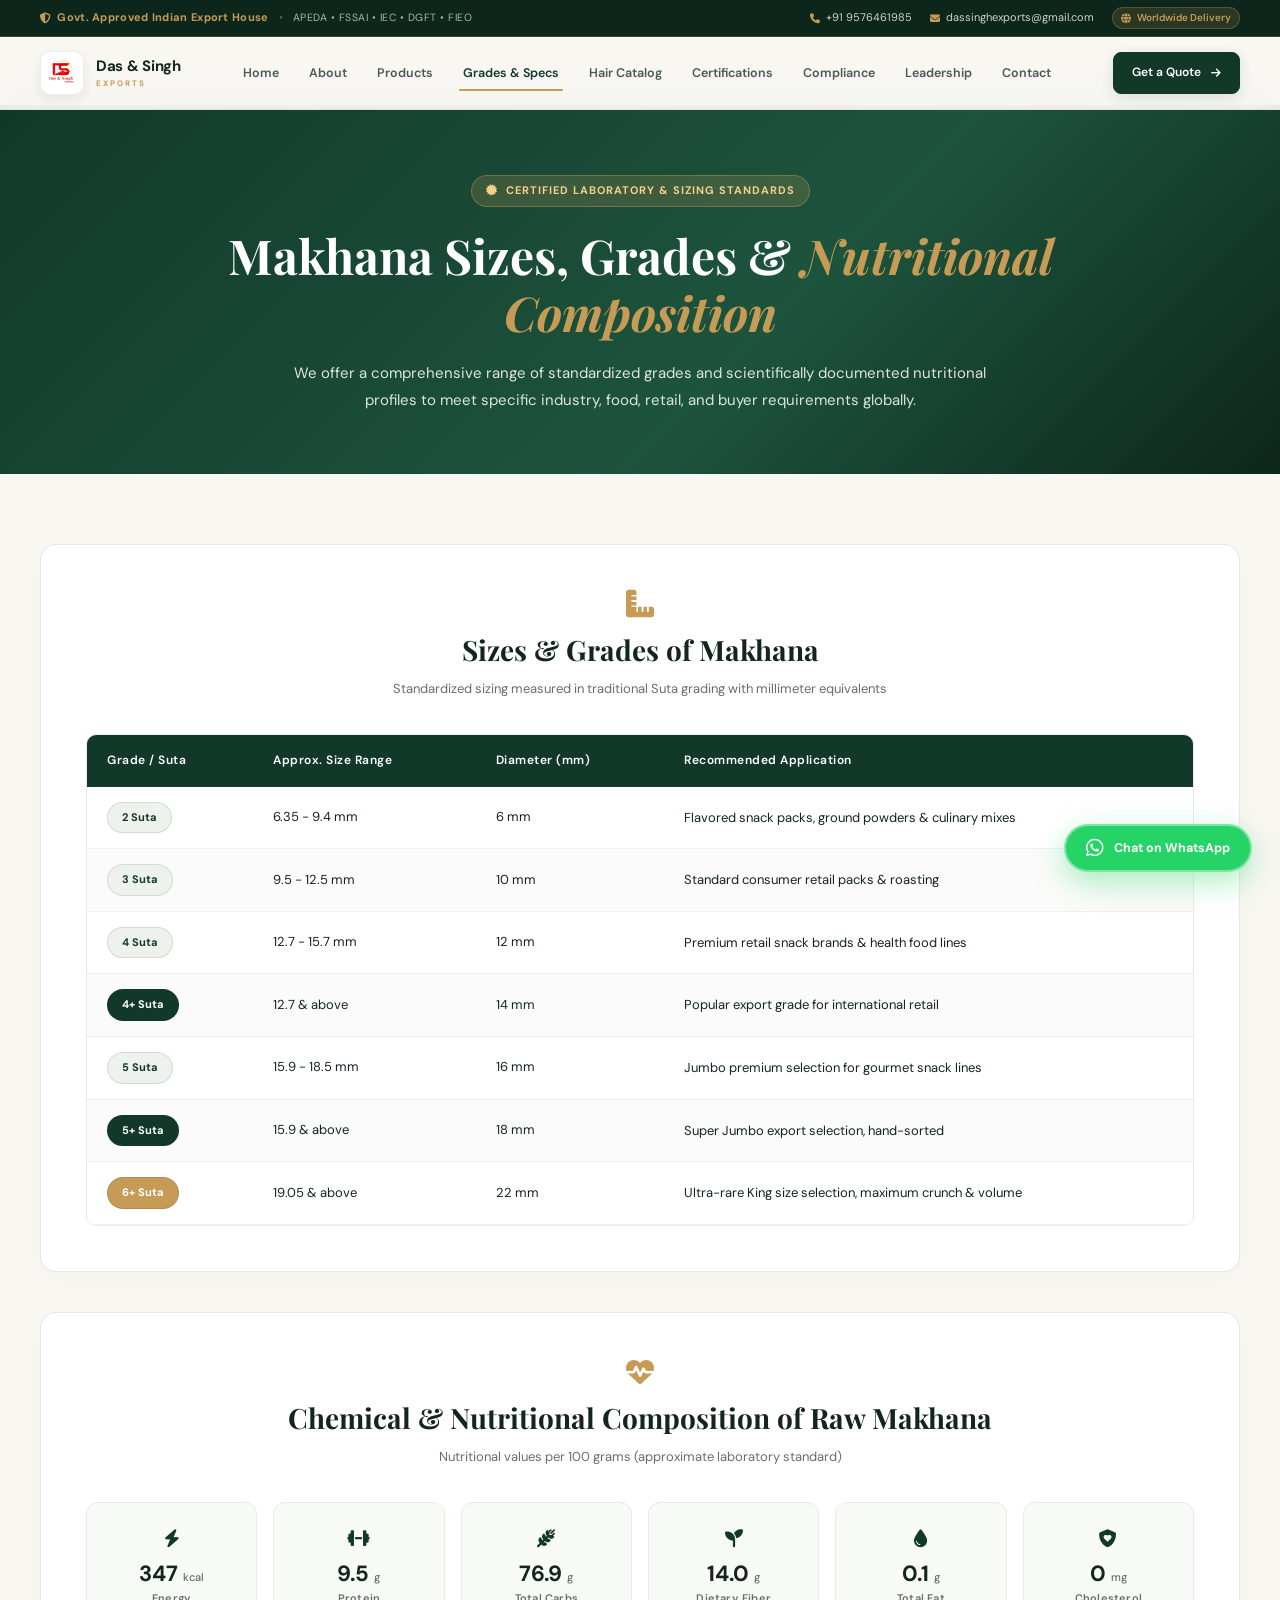
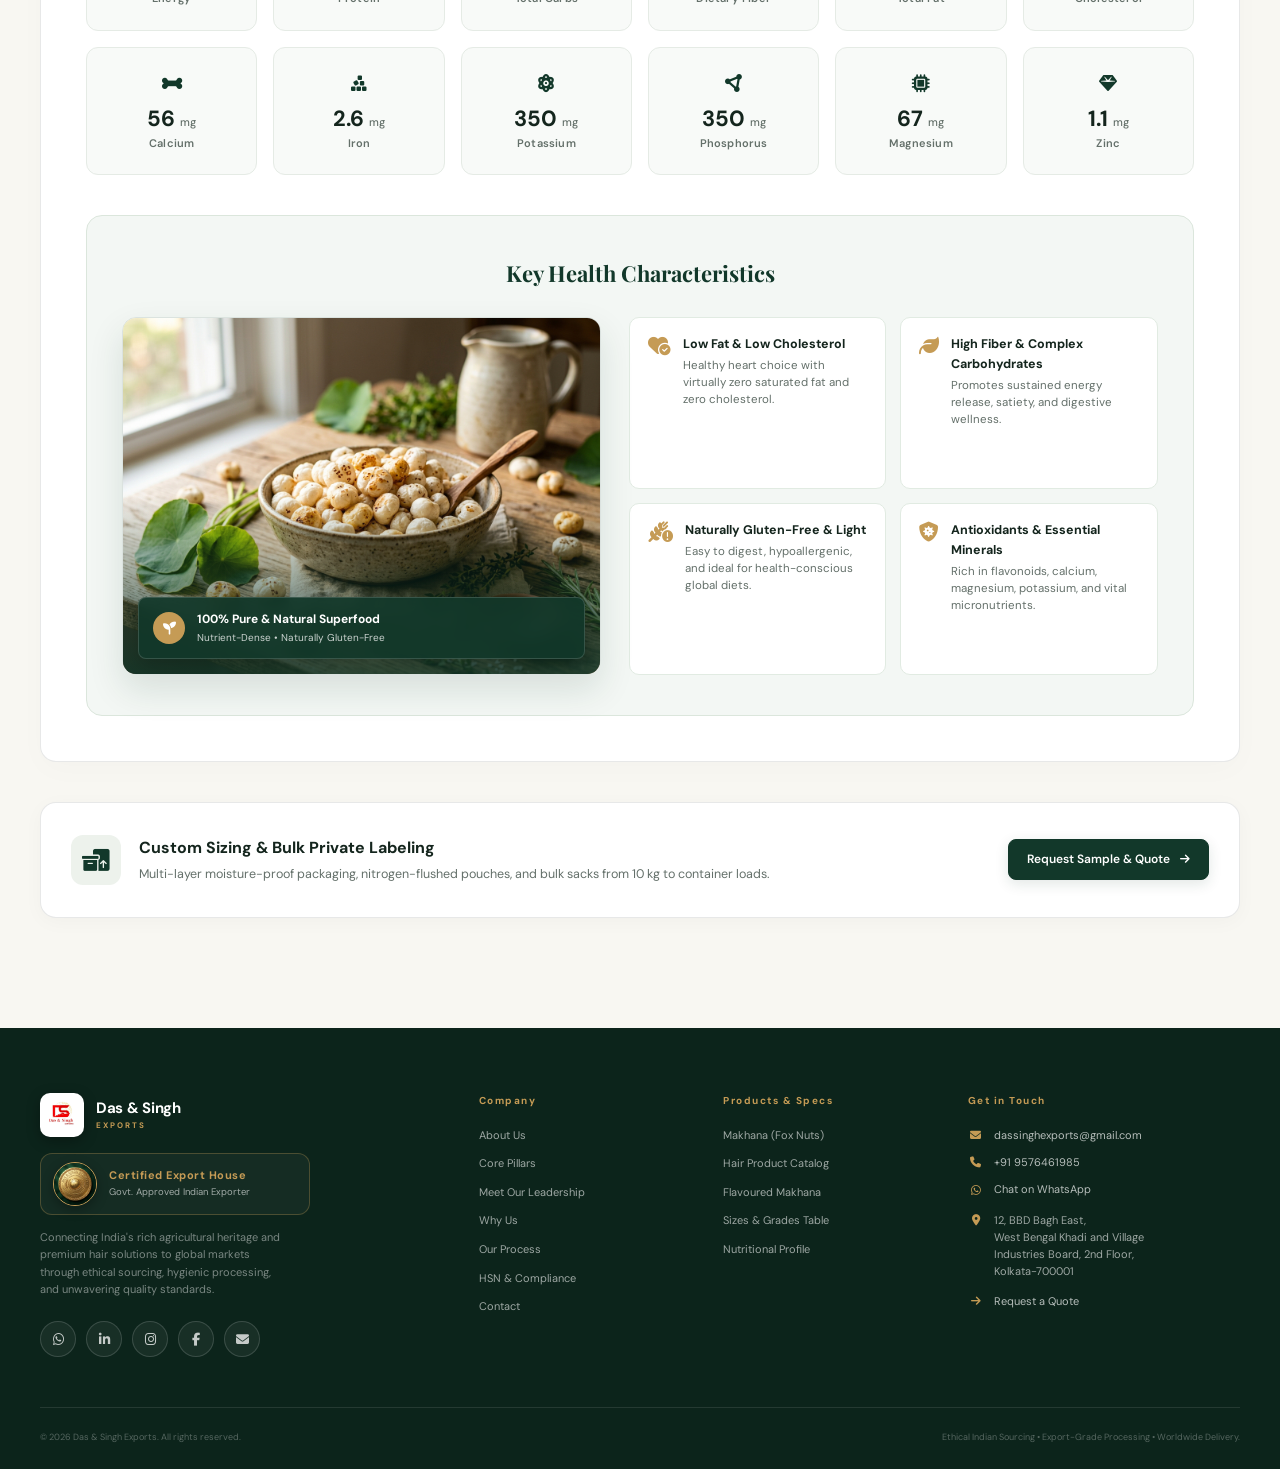
==== commit f5097250: "Bug Fixes" ====
--- a/grades-nutrition.html
+++ b/grades-nutrition.html
@@ -20,6 +20,8 @@
     <link href="https://fonts.googleapis.com/css2?family=DM+Sans:wght@400;500;600;700&family=Playfair+Display:wght@500;600;700&display=swap" rel="stylesheet">
     <link rel="stylesheet" href="https://cdnjs.cloudflare.com/ajax/libs/font-awesome/6.5.2/css/all.min.css">
 
+    <link rel="canonical" href="https://dassinghexports.com/grades-nutrition.html">
+    <link rel="apple-touch-icon" href="images/logo.png">
     <link rel="icon" type="image/png" href="images/logo.png">
     <link rel="stylesheet" href="style.css">
 </head>
--- a/style.css
+++ b/style.css
@@ -3329,6 +3329,24 @@
     margin: 0;
 }
 
+@media (max-width: 1100px) {
+    .hsn-grid {
+        grid-template-columns: repeat(3, 1fr);
+    }
+}
+
+@media (max-width: 768px) {
+    .hsn-grid {
+        grid-template-columns: repeat(2, 1fr);
+    }
+}
+
+@media (max-width: 480px) {
+    .hsn-grid {
+        grid-template-columns: 1fr;
+    }
+}
+
 .export-docs-box {
     background: #12382a;
     color: white;
@@ -3353,6 +3371,21 @@
     display: grid;
     grid-template-columns: repeat(3, 1fr);
     gap: 18px;
+}
+
+@media (max-width: 860px) {
+    .docs-list {
+        grid-template-columns: repeat(2, 1fr);
+    }
+}
+
+@media (max-width: 540px) {
+    .docs-list {
+        grid-template-columns: 1fr;
+    }
+    .export-docs-box {
+        padding: 28px 22px;
+    }
 }
 
 .doc-item {
@@ -3478,111 +3511,143 @@
 
 
 /* =========================================
-   RESPONSIVE
+   RESPONSIVE DESIGN SYSTEM (LAPTOP & MOBILE)
 ========================================= */
 
-@media (max-width: 1050px) {
+/* Global Overflow Protection */
+html, body {
+    overflow-x: hidden;
+    max-width: 100%;
+}
+
+/* 1. Large Laptops & Desktops (1200px+) */
+@media (min-width: 1200px) {
+    .container {
+        width: min(100% - 60px, 1200px);
+    }
+}
+
+/* 2. Standard Laptops & Tablets (1024px - 1199px) */
+@media (max-width: 1199px) {
+    .container {
+        width: min(100% - 40px, 1050px);
+    }
 
     .nav-menu {
-        gap: 15px;
+        gap: 16px;
+    }
+
+    .nav-menu a {
+        font-size: 12px;
     }
 
     .hero-grid {
         gap: 40px;
     }
 
-    .pillars-grid {
-        grid-template-columns: 1fr;
-    }
-
-    .nutrition-grid {
-        grid-template-columns: repeat(3, 1fr);
-    }
-
-    .hsn-grid {
-        grid-template-columns: repeat(2, 1fr);
-    }
-
-    .docs-list {
-        grid-template-columns: repeat(2, 1fr);
-    }
-
-    .sustainability-box {
-        grid-template-columns: 1fr;
-    }
-
-    .characteristics-container {
-        grid-template-columns: 1fr;
-    }
-
-    .characteristics-visual,
-    .char-image-wrapper {
-        height: 300px;
-        min-height: 300px;
-    }
-
-    .features-grid {
-        grid-template-columns: 1fr 1fr;
-    }
-
     .about-grid {
         gap: 50px;
     }
 
-    .quote-box {
-        gap: 40px;
-        padding: 45px;
-    }
-
-}
-
-
-@media (max-width: 800px) {
+    .leadership-grid {
+        grid-template-columns: repeat(2, 1fr);
+        gap: 24px;
+    }
+
+    .leader-card {
+        grid-template-columns: 200px 1fr;
+    }
+
+    .hair-categories-grid {
+        grid-template-columns: repeat(3, 1fr);
+        gap: 20px;
+    }
+}
+
+/* 3. Tablets & Small Laptops (769px - 1024px) */
+@media (max-width: 1024px) {
+    body {
+        padding-top: 90px;
+    }
 
     .topbar-codes,
     .topbar-shipping-badge {
         display: none;
     }
 
-    .container {
-        width: min(100% - 30px, 600px);
-    }
-
     .desktop-quote {
         display: none;
     }
 
     .menu-btn {
-        display: block;
-        width: 42px;
-        height: 42px;
+        display: flex;
+        align-items: center;
+        justify-content: center;
+        width: 44px;
+        height: 44px;
         border: 1px solid var(--border);
-        background: white;
-        border-radius: 8px;
+        background: #ffffff;
+        border-radius: 10px;
         color: var(--green);
+        font-size: 18px;
+        cursor: pointer;
+        transition: all 0.25s ease;
+    }
+
+    .menu-btn:hover {
+        background: var(--green);
+        color: #ffffff;
+        border-color: var(--green);
     }
 
     .nav-menu {
         position: absolute;
-        top: 75px;
+        top: calc(100% + 10px);
         left: 15px;
         right: 15px;
         display: none;
         flex-direction: column;
         align-items: stretch;
-        gap: 0;
-        background: white;
-        padding: 12px;
-        border-radius: 12px;
-        box-shadow: 0 20px 50px rgba(0,0,0,0.12);
+        gap: 2px;
+        background: rgba(255, 255, 255, 0.98);
+        backdrop-filter: blur(14px);
+        -webkit-backdrop-filter: blur(14px);
+        padding: 14px;
+        border-radius: 16px;
+        border: 1px solid rgba(18, 56, 42, 0.12);
+        box-shadow: 0 25px 60px rgba(0, 0, 0, 0.18);
+        z-index: 1001;
     }
 
     .nav-menu.open {
         display: flex;
+        animation: menuFadeIn 0.3s cubic-bezier(0.16, 1, 0.3, 1);
+    }
+
+    @keyframes menuFadeIn {
+        from {
+            opacity: 0;
+            transform: translateY(-10px);
+        }
+        to {
+            opacity: 1;
+            transform: translateY(0);
+        }
     }
 
     .nav-menu a {
-        padding: 13px;
+        padding: 12px 16px;
+        font-size: 14px;
+        font-weight: 600;
+        color: var(--dark);
+        border-radius: 8px;
+        transition: all 0.2s ease;
+    }
+
+    .nav-menu a:hover,
+    .nav-menu a.active {
+        background: #edf2ec;
+        color: var(--green);
     }
 
     .nav-menu a.active::after {
@@ -3590,272 +3655,212 @@
     }
 
     .mobile-quote {
-        display: flex;
+        display: flex !important;
+        align-items: center;
         justify-content: center;
-        background: var(--green);
-        color: white !important;
-        border-radius: 7px;
-        margin-top: 5px;
-    }
-
-    .hero {
-        min-height: auto;
-        padding: 130px 0 70px;
+        background: var(--green) !important;
+        color: #ffffff !important;
+        font-weight: 700;
+        border-radius: 10px;
+        padding: 14px !important;
+        margin-top: 8px;
     }
 
     .hero-grid {
         grid-template-columns: 1fr;
-    }
-
-    .hero h1 {
-        font-size: 46px;
+        gap: 40px;
     }
 
     .hero-visual {
         height: 440px;
-        margin-top: 20px;
+        max-width: 600px;
+        margin: 0 auto;
+    }
+
+    .pillars-grid {
+        grid-template-columns: 1fr;
+        gap: 24px;
+    }
+
+    .nutrition-grid {
+        grid-template-columns: repeat(3, 1fr);
+        gap: 14px;
+    }
+
+    .hair-categories-grid {
+        grid-template-columns: repeat(2, 1fr);
+        gap: 20px;
+    }
+
+    .leadership-grid {
+        grid-template-columns: 1fr;
+        gap: 26px;
+    }
+
+    .leader-card {
+        grid-template-columns: 220px 1fr;
+    }
+
+    .sustainability-box {
+        grid-template-columns: 1fr;
+        gap: 35px;
+    }
+
+    .features-grid {
+        grid-template-columns: repeat(2, 1fr);
+    }
+
+    .about-grid {
+        grid-template-columns: 1fr;
+        gap: 40px;
+    }
+
+    .about-visual {
+        height: 380px;
+    }
+
+    .quote-box {
+        grid-template-columns: 1fr;
+        gap: 35px;
+        padding: 40px;
+    }
+
+    .footer-main {
+        grid-template-columns: 1fr 1fr;
+        gap: 40px;
+    }
+}
+
+/* 4. Mobile Phones & Phablets (< 768px) */
+@media (max-width: 768px) {
+    body {
+        padding-top: 85px;
+    }
+
+    .section {
+        padding: 65px 0;
+    }
+
+    .container {
+        width: min(100% - 30px, 560px);
+    }
+
+    .topbar-container {
+        font-size: 10.5px;
+    }
+
+    .hero {
+        padding: 40px 0 50px;
+        min-height: auto;
+    }
+
+    .hero h1 {
+        font-size: clamp(34px, 8vw, 44px);
+        letter-spacing: -1.2px;
+        line-height: 1.1;
+    }
+
+    .hero-buttons {
+        flex-direction: column;
+        width: 100%;
+    }
+
+    .hero-buttons .btn {
+        width: 100%;
+        justify-content: center;
+    }
+
+    .hero-visual {
+        height: 380px;
+        width: 100%;
     }
 
     .main-image {
-        width: 85%;
-        height: 400px;
+        width: 100%;
+        height: 340px;
+        border-radius: 120px 120px 16px 16px;
     }
 
     .stats-grid {
         grid-template-columns: 1fr 1fr;
-        gap: 25px 0;
+        gap: 20px 0;
+        padding: 30px 15px;
     }
 
     .stat:nth-child(2) {
         border-right: none;
     }
 
-    .section {
-        padding: 80px 0;
-    }
-
-    .section-heading {
-        grid-template-columns: 1fr;
-        gap: 20px;
+    .stat-number {
+        font-size: 28px;
     }
 
     .products-grid {
         grid-template-columns: 1fr;
-    }
-
-    .about-grid {
+        gap: 30px;
+    }
+
+    .product-card {
+        padding: 24px 20px;
+    }
+
+    .product-image {
+        height: 220px;
+    }
+
+    .hair-categories-grid {
         grid-template-columns: 1fr;
-    }
-
-    .about-visual {
-        height: 400px;
-    }
-
-    .characteristics-container {
+        gap: 22px;
+    }
+
+    .hair-cat-img-wrapper {
+        height: 200px;
+    }
+
+    .leader-card {
         grid-template-columns: 1fr;
-    }
-
-    .characteristics-visual,
-    .char-image-wrapper {
-        height: 260px;
-        min-height: 260px;
-    }
-
-    .characteristics-grid {
+        border-radius: 16px;
+    }
+
+    .leader-visual {
+        height: 280px;
+        min-height: 280px;
+    }
+
+    .leader-content {
+        padding: 24px 20px;
+    }
+
+    .nutrition-grid {
+        grid-template-columns: repeat(2, 1fr);
+        gap: 12px;
+    }
+
+    .hsn-grid {
         grid-template-columns: 1fr;
-    }
-
-    .grades-block,
-    .nutrition-block {
-        padding: 30px 20px;
-    }
-
-    .export-docs-box {
-        padding: 30px 24px;
+        gap: 14px;
     }
 
     .docs-list {
         grid-template-columns: 1fr;
-    }
-
-    .process-grid {
+        gap: 14px;
+    }
+
+    .certifications-grid {
         grid-template-columns: 1fr;
-        gap: 30px;
-    }
-
-    .process-line {
-        display: none;
-    }
-
-    .quote-box {
-        grid-template-columns: 1fr;
+        gap: 16px;
     }
 
     .cert-trust-banner {
         flex-direction: column;
         align-items: flex-start;
         gap: 15px;
-    }
-
-    .certifications-grid {
-        grid-template-columns: 1fr 1fr;
+        padding: 16px 18px;
     }
 
     .global-map-card {
-        height: 360px;
-    }
-
-    .leadership-grid {
-        grid-template-columns: 1fr;
-        gap: 28px;
-    }
-
-    .footer-main {
-        grid-template-columns: 1fr 1fr;
-    }
-
-}
-
-
-@media (max-width: 768px) {
-
-    .leader-card {
-        padding: 20px;
-    }
-
-    .leader-visual {
-        height: 250px;
-    }
-
-}
-
-
-@media (max-width: 500px) {
-
-    .topbar {
-        padding: 6px 0;
-    }
-
-    .topbar-container {
-        flex-direction: column;
-        gap: 3px;
-        text-align: center;
-    }
-
-    .topbar-left,
-    .topbar-right {
-        justify-content: center;
-        gap: 10px;
-    }
-
-    .topbar-divider {
-        display: none;
-    }
-
-    .hero h1 {
-        font-size: 38px;
-        letter-spacing: -1.5px;
-    }
-
-    .hero-trust {
-        flex-wrap: wrap;
-        gap: 12px;
-    }
-
-    .hero-visual {
-        height: 360px;
-    }
-
-    .main-image {
-        height: 330px;
-    }
-
-    .floating-card {
-        left: 0;
-        bottom: 0;
-    }
-
-    .about-visual {
-        height: 320px;
-    }
-
-    .about-badge-card {
-        bottom: 15px;
-        left: 15px;
-        right: 15px;
-        padding: 12px 14px;
-        gap: 10px;
-    }
-
-    .about-badge-icon {
-        width: 36px;
-        height: 36px;
-        font-size: 14px;
-    }
-
-    .about-badge-card strong {
-        font-size: 13px;
-    }
-
-    .characteristics-visual,
-    .char-image-wrapper {
-        height: 200px;
-        min-height: 200px;
-    }
-
-    .char-img-badge {
-        display: none;
-    }
-
-    .stats-grid {
-        grid-template-columns: 1fr;
-    }
-
-    .stat {
-        border-right: none;
-        justify-content: flex-start;
-        padding-left: 20px;
-    }
-
-    .nutrition-grid {
-        grid-template-columns: repeat(2, 1fr);
-    }
-
-    .hsn-grid {
-        grid-template-columns: 1fr;
-    }
-
-    .features-grid {
-        grid-template-columns: 1fr;
-    }
-
-    .certifications-grid {
-        grid-template-columns: 1fr;
-    }
-
-    .global-map-card {
-        height: 250px;
-        margin-top: 30px;
-    }
-
-    .region-pill {
-        font-size: 8.5px;
-        padding: 4px 8px;
-    }
-
-    .global-origin-badge {
-        font-size: 9px;
-        padding: 5px 10px;
-        bottom: 10px;
-        left: 10px;
-    }
-
-    .about-points {
-        grid-template-columns: 1fr;
-    }
-
-    .quote-box {
-        padding: 30px 20px;
+        height: 280px;
+        margin-top: 25px;
     }
 
     .form-row {
@@ -3863,15 +3868,14 @@
         gap: 0;
     }
 
-    .grades-block,
-    .nutrition-block {
-        padding: 24px 14px;
-        border-radius: 14px;
-        margin-bottom: 25px;
-    }
-
-    .block-header h3 {
-        font-size: 22px;
+    /* Prevent auto-zoom on iOS inputs */
+    input, select, textarea {
+        font-size: 16px !important;
+    }
+
+    .quote-box {
+        padding: 28px 20px;
+        border-radius: 16px;
     }
 
     .footer-main {
@@ -3879,22 +3883,82 @@
         gap: 35px;
     }
 
-    .leader-card {
-        padding: 16px;
-    }
-
-    .leader-visual {
-        height: 220px;
-        margin-bottom: 16px;
-    }
-
-    .leader-name {
-        font-size: 20px;
-    }
-
     .footer-bottom {
         flex-direction: column;
+        text-align: center;
         gap: 8px;
     }
 
+    /* Floating action buttons on mobile */
+    .floating-whatsapp {
+        bottom: 18px;
+        right: 18px;
+        padding: 12px;
+        border-radius: 50%;
+        width: 48px;
+        height: 48px;
+        justify-content: center;
+    }
+
+    .floating-wa-text {
+        display: none;
+    }
+
+    .scroll-top-btn {
+        bottom: 74px;
+        right: 18px;
+        width: 42px;
+        height: 42px;
+        font-size: 14px;
+    }
+}
+
+/* 5. Small Mobile Phones (< 480px) */
+@media (max-width: 480px) {
+    .topbar {
+        padding: 6px 0;
+    }
+
+    .topbar-container {
+        flex-direction: column;
+        gap: 4px;
+        text-align: center;
+    }
+
+    .topbar-left, .topbar-right {
+        justify-content: center;
+        gap: 8px;
+    }
+
+    .topbar-divider {
+        display: none;
+    }
+
+    .stats-grid {
+        grid-template-columns: 1fr;
+    }
+
+    .stat {
+        border-right: none;
+        border-bottom: 1px solid rgba(255, 255, 255, 0.1);
+        padding: 12px 0;
+    }
+
+    .stat:last-child {
+        border-bottom: none;
+    }
+
+    .features-grid {
+        grid-template-columns: 1fr;
+    }
+
+    .grades-block,
+    .nutrition-block {
+        padding: 24px 16px;
+        border-radius: 14px;
+    }
+
+    .export-docs-box {
+        padding: 24px 18px;
+    }
 }
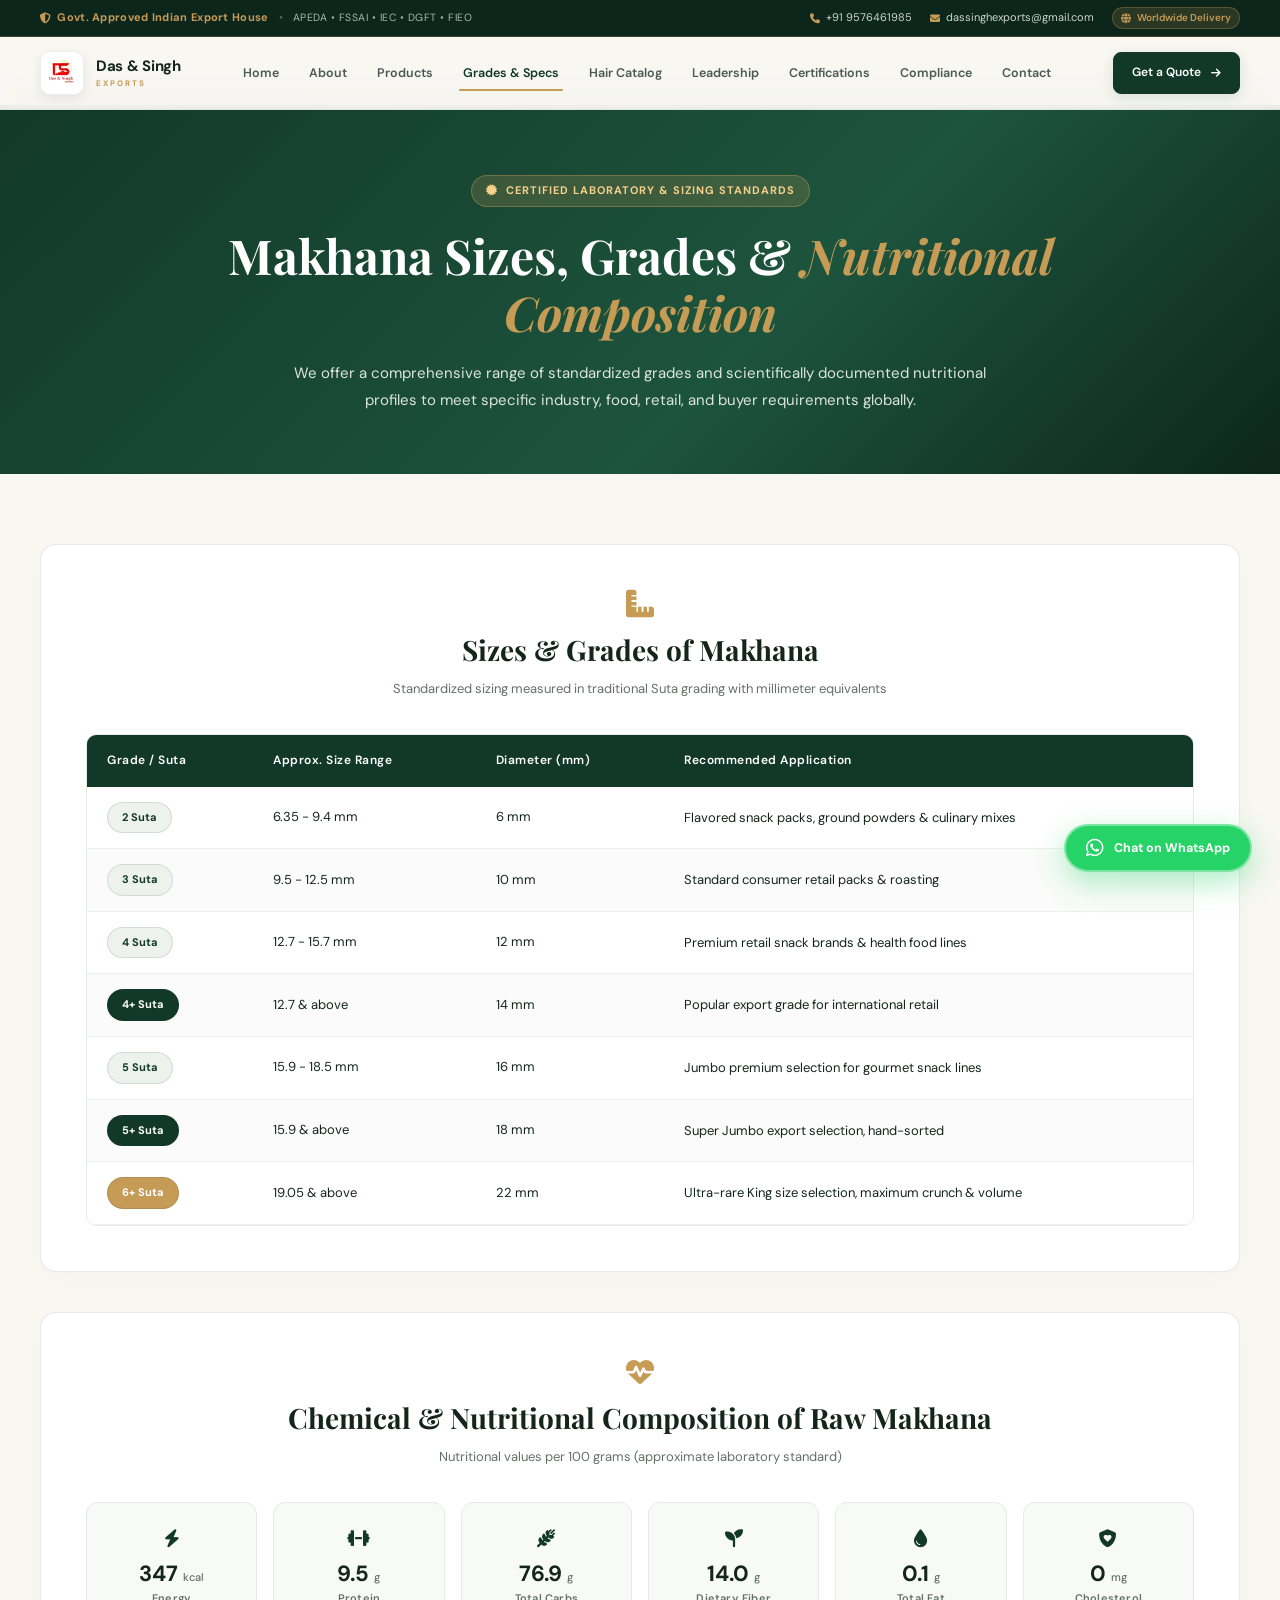
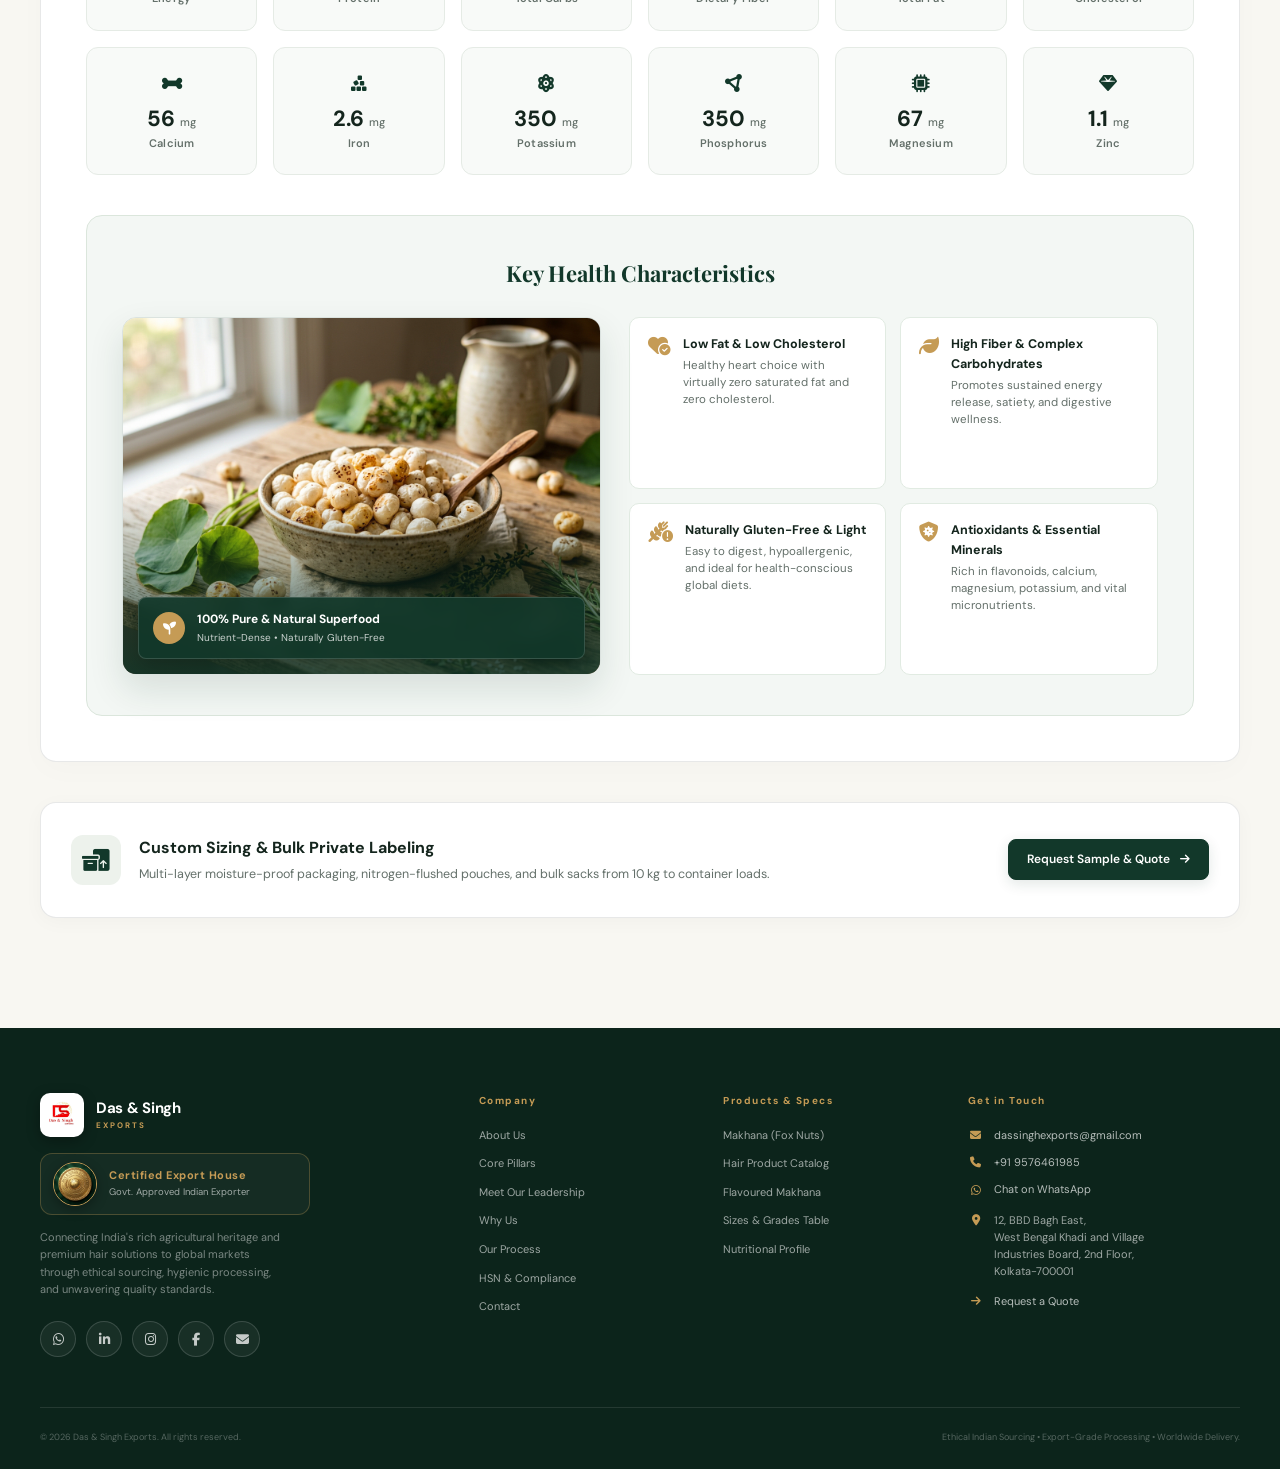
==== commit 0f012456: "Bug Fixes" ====
--- a/grades-nutrition.html
+++ b/grades-nutrition.html
@@ -79,9 +79,9 @@
                 <a href="index.html#products">Products</a>
                 <a href="grades-nutrition.html" class="active">Grades &amp; Specs</a>
                 <a href="hair-products.html">Hair Catalog</a>
+                <a href="leadership.html">Leadership</a>
                 <a href="index.html#certifications">Certifications</a>
                 <a href="index.html#compliance">Compliance</a>
-                <a href="index.html#leadership">Leadership</a>
                 <a href="index.html#contact">Contact</a>
 
                 <a href="index.html#quote" class="mobile-quote">
@@ -446,7 +446,7 @@
 
                 <a href="index.html#about">About Us</a>
                 <a href="index.html#pillars">Core Pillars</a>
-                <a href="index.html#leadership">Meet Our Leadership</a>
+                <a href="leadership.html">Meet Our Leadership</a>
                 <a href="index.html#why-us">Why Us</a>
                 <a href="index.html#process">Our Process</a>
                 <a href="index.html#compliance">HSN &amp; Compliance</a>
--- a/style.css
+++ b/style.css
@@ -1225,148 +1225,133 @@
 ========================================= */
 
 .leadership-section {
+    background: #fbfbf9;
+    position: relative;
+    padding: 90px 0;
+}
+
+.leadership-grid {
+    display: flex;
+    flex-direction: column;
+    gap: 36px;
+    max-width: 1060px;
+    margin: 0 auto;
+}
+
+.leader-card {
     background: #ffffff;
-    position: relative;
-    padding: 100px 0;
-}
-
-.leadership-grid {
-    display: grid;
-    grid-template-columns: repeat(2, 1fr);
-    gap: 30px;
-}
-
-.leader-card {
-    background: #fbfbf9;
-    border: 1px solid var(--border);
-    border-radius: 18px;
+    border: 1px solid rgba(20, 37, 29, 0.08);
+    border-top: 4px solid #851414;
+    border-radius: 12px;
     overflow: hidden;
     display: grid;
-    grid-template-columns: 240px 1fr;
-    transition: transform 0.35s ease, box-shadow 0.35s ease, border-color 0.35s ease, background 0.35s ease;
-    box-shadow: 0 4px 20px rgba(18, 56, 42, 0.04);
+    grid-template-columns: 340px 1fr;
+    box-shadow: 0 8px 30px rgba(18, 56, 42, 0.04);
+    transition: transform 0.3s ease, box-shadow 0.3s ease;
 }
 
 .leader-card:hover {
-    transform: translateY(-6px);
-    background: #ffffff;
-    box-shadow: 0 25px 50px rgba(18, 56, 42, 0.1);
-    border-color: rgba(197, 155, 85, 0.4);
+    transform: translateY(-4px);
+    box-shadow: 0 18px 45px rgba(18, 56, 42, 0.09);
 }
 
 .leader-visual {
     position: relative;
     width: 100%;
     height: 100%;
-    min-height: 360px;
+    min-height: 380px;
     overflow: hidden;
-    background: #e5ebe6;
+    background: #eef2ef;
 }
 
 .leader-img {
     width: 100%;
     height: 100%;
     object-fit: cover;
+    display: block;
+    transition: transform 0.6s ease;
+}
+
+.leader-card:hover .leader-img {
+    transform: scale(1.03);
+}
+
+.leader-card:nth-child(1) .leader-img {
+    object-position: center 18%;
+}
+
+.leader-card:nth-child(2) .leader-img {
     object-position: center 15%;
-    display: block;
-    transition: transform 0.5s ease;
-}
-
-.leader-card:hover .leader-img {
-    transform: scale(1.05);
-}
-
-.leader-img-overlay {
-    position: absolute;
-    inset: 0;
-    background: linear-gradient(180deg, rgba(18, 56, 42, 0) 60%, rgba(18, 56, 42, 0.7) 100%);
-    pointer-events: none;
-}
-
-.leader-role-badge {
-    position: absolute;
-    bottom: 15px;
-    left: 15px;
-    right: 15px;
-    background: rgba(18, 56, 42, 0.88);
-    backdrop-filter: blur(10px);
-    -webkit-backdrop-filter: blur(10px);
-    color: #ffffff;
-    border: 1px solid rgba(197, 155, 85, 0.4);
-    padding: 6px 12px;
-    border-radius: 8px;
-    font-size: 11px;
-    font-weight: 700;
-    display: inline-flex;
-    align-items: center;
-    gap: 6px;
-    box-shadow: 0 4px 15px rgba(0, 0, 0, 0.2);
-}
-
-.leader-role-badge i {
-    color: var(--gold);
-    font-size: 11px;
+}
+
+.leader-card:nth-child(3) .leader-img {
+    object-position: center 15%;
+}
+
+.leader-card:nth-child(4) .leader-img {
+    object-position: center 20%;
 }
 
 .leader-content {
-    padding: 30px 28px;
+    padding: 38px 42px;
     display: flex;
     flex-direction: column;
-    justify-content: space-between;
-    gap: 20px;
+    justify-content: center;
 }
 
 .leader-tags {
     display: flex;
     align-items: center;
-    gap: 8px;
+    gap: 10px;
     flex-wrap: wrap;
     margin-bottom: 12px;
 }
 
 .leader-role-tag {
-    font-size: 9.5px;
+    background: #eaf1ed;
+    color: #12382a;
+    border-radius: 20px;
+    padding: 5px 14px;
+    font-size: 11px;
     font-weight: 700;
     letter-spacing: 0.8px;
     text-transform: uppercase;
-    background: #edf2ec;
-    color: var(--green);
-    padding: 4px 10px;
-    border-radius: 6px;
     border: 1px solid rgba(18, 56, 42, 0.08);
 }
 
 .leader-exp-tag {
-    font-size: 9.5px;
+    background: #fdf6e9;
+    color: #a4782b;
+    border: 1px solid #edd5a8;
+    border-radius: 20px;
+    padding: 5px 14px;
+    font-size: 11px;
+    font-weight: 600;
+    display: inline-flex;
+    align-items: center;
+    gap: 6px;
+}
+
+.leader-exp-tag i {
+    color: #a4782b;
+    font-size: 10.5px;
+}
+
+.leader-name {
+    font-family: "Playfair Display", Georgia, serif;
+    font-size: 28px;
     font-weight: 700;
-    letter-spacing: 0.5px;
-    background: rgba(197, 155, 85, 0.12);
-    color: #8c6827;
-    padding: 4px 10px;
-    border-radius: 6px;
-    border: 1px solid rgba(197, 155, 85, 0.25);
-    display: inline-flex;
-    align-items: center;
-    gap: 5px;
-}
-
-.leader-exp-tag i {
-    font-size: 9px;
-}
-
-.leader-name {
-    font-family: "Playfair Display", serif;
-    font-size: 24px;
-    color: var(--dark);
+    color: #111827;
+    margin-top: 4px;
+    margin-bottom: 16px;
+    line-height: 1.2;
+}
+
+.leader-body p {
+    font-size: 14px;
+    color: #4a5953;
+    line-height: 1.75;
     margin-bottom: 14px;
-    line-height: 1.25;
-}
-
-.leader-body p {
-    font-size: 12.5px;
-    color: var(--text);
-    line-height: 1.7;
-    margin-bottom: 10px;
 }
 
 .leader-body p:last-child {
@@ -1374,49 +1359,43 @@
 }
 
 .leader-quote {
-    position: relative;
-    background: #ffffff;
-    border-left: 3px solid var(--gold);
-    border-radius: 0 10px 10px 0;
-    padding: 14px 16px 14px 20px;
-    border: 1px solid rgba(20, 37, 29, 0.07);
-    border-left: 3px solid var(--gold);
-}
-
-.quote-mark {
-    font-size: 14px;
-    color: var(--gold);
-    margin-bottom: 6px;
-    display: block;
-    opacity: 0.8;
+    margin-top: 24px;
+    padding-left: 16px;
+    border-left: 3.5px solid #851414;
 }
 
 .leader-quote blockquote {
-    font-size: 11.5px;
+    font-size: 13.5px;
+    font-weight: 600;
     font-style: italic;
-    color: var(--dark);
-    line-height: 1.6;
+    color: #14251d;
+    line-height: 1.65;
     margin: 0;
 }
 
-@media (max-width: 1100px) {
-    .leadership-grid {
-        grid-template-columns: 1fr;
-    }
-}
-
-@media (max-width: 680px) {
+@media (max-width: 900px) {
     .leader-card {
         grid-template-columns: 1fr;
     }
-    
+
     .leader-visual {
-        height: 280px;
-        min-height: 280px;
-    }
-    
+        height: 360px;
+        min-height: 360px;
+    }
+
     .leader-content {
-        padding: 24px 20px;
+        padding: 30px 24px;
+    }
+}
+
+@media (max-width: 500px) {
+    .leader-visual {
+        height: 300px;
+        min-height: 300px;
+    }
+
+    .leader-name {
+        font-size: 24px;
     }
 }
 
@@ -3697,10 +3676,6 @@
         gap: 26px;
     }
 
-    .leader-card {
-        grid-template-columns: 220px 1fr;
-    }
-
     .sustainability-box {
         grid-template-columns: 1fr;
         gap: 35px;
@@ -3817,14 +3792,8 @@
         height: 200px;
     }
 
-    .leader-card {
-        grid-template-columns: 1fr;
-        border-radius: 16px;
-    }
-
     .leader-visual {
         height: 280px;
-        min-height: 280px;
     }
 
     .leader-content {
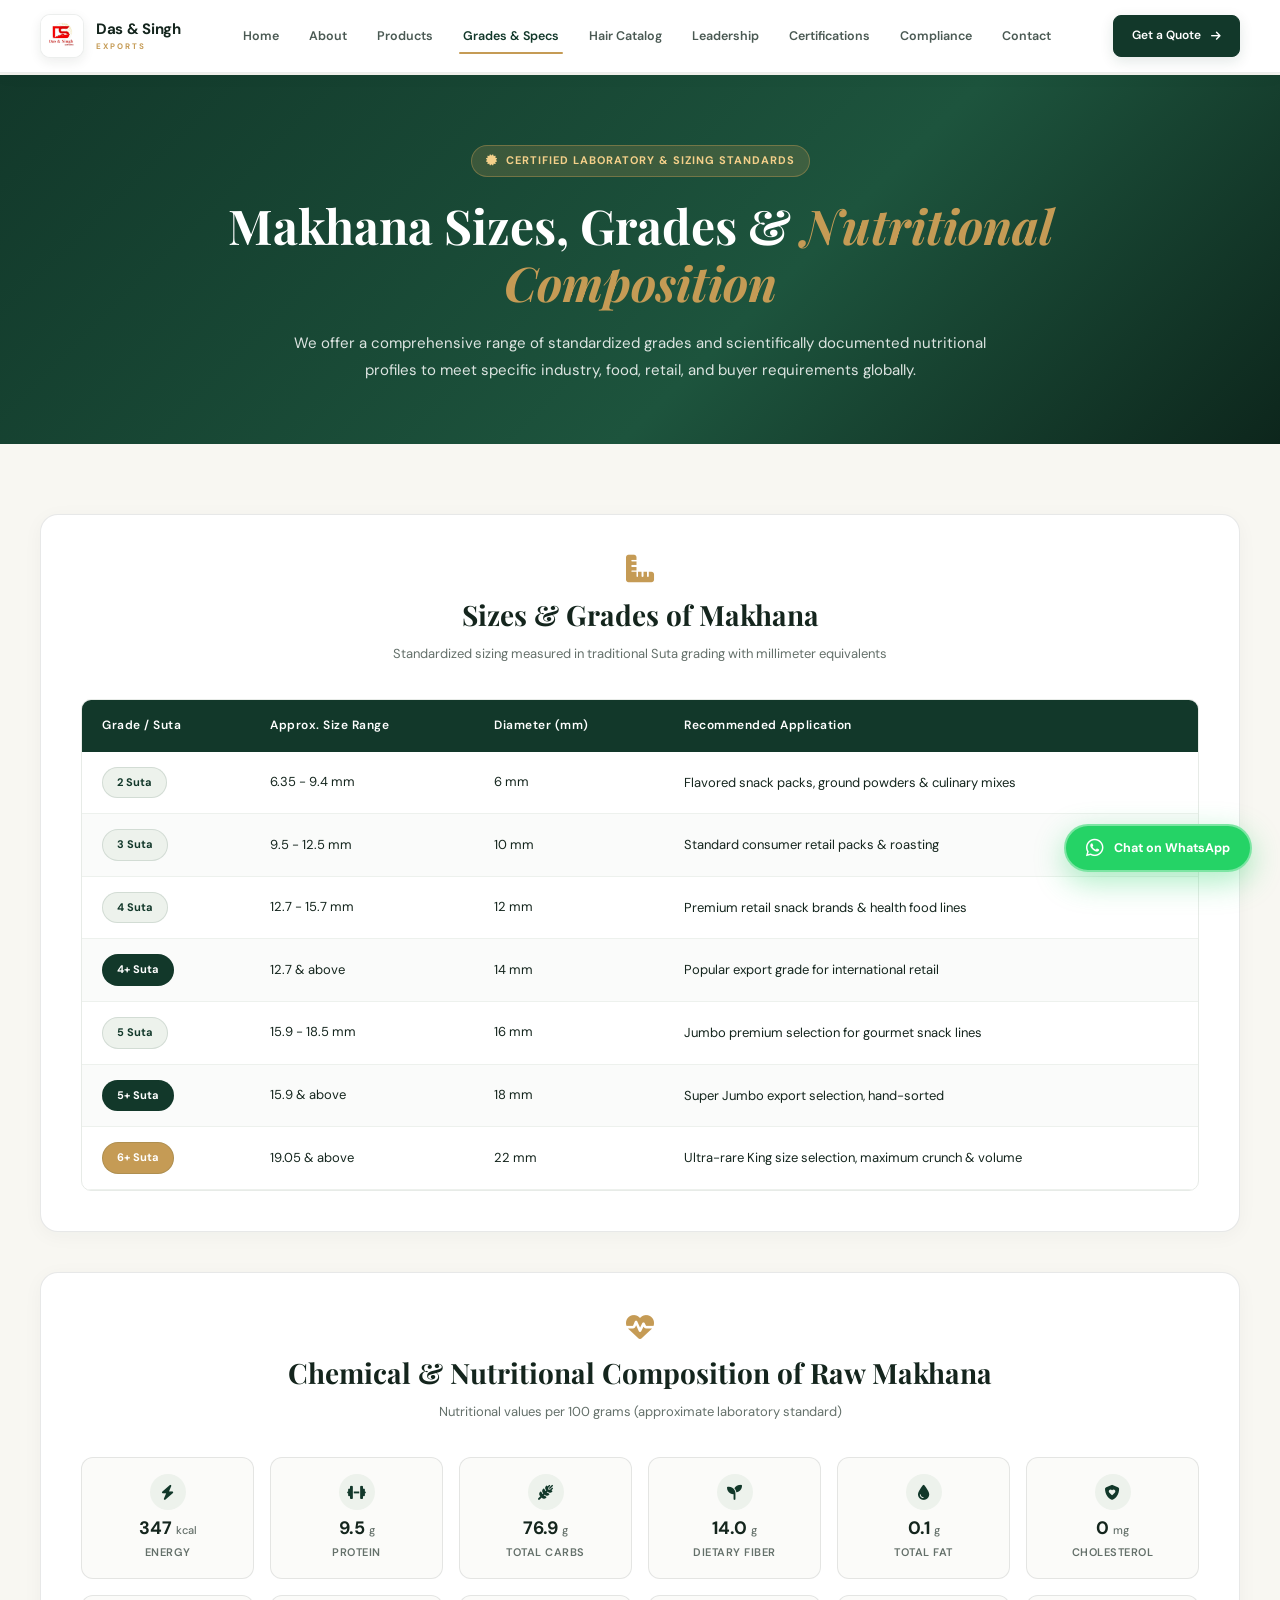
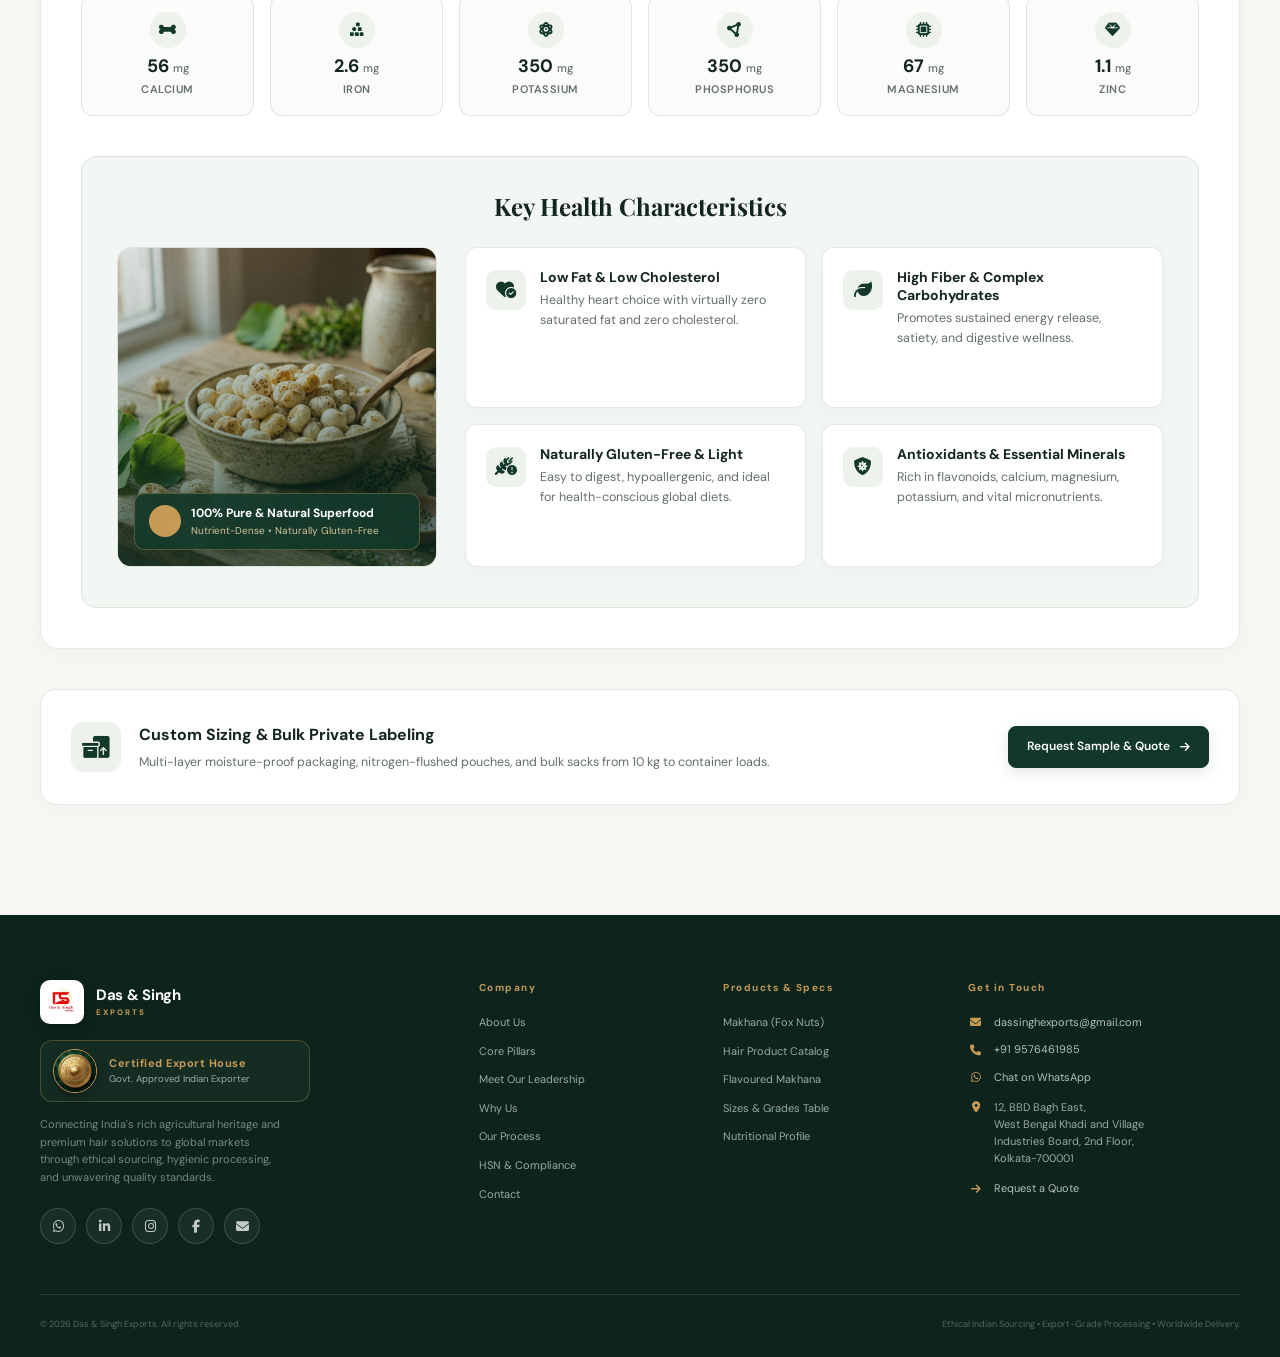
==== commit fd532b45: "Bug Fixes" ====
--- a/grades-nutrition.html
+++ b/grades-nutrition.html
@@ -31,34 +31,6 @@
 <!-- ================= FIXED HEADER ================= -->
 
 <header class="site-header" id="siteHeader">
-
-    <!-- TOPBAR -->
-    <div class="topbar">
-        <div class="container topbar-container">
-            <div class="topbar-left">
-                <span class="topbar-cert-badge">
-                    <i class="fa-solid fa-shield-halved"></i>
-                    <strong>Govt. Approved Indian Export House</strong>
-                </span>
-                <span class="topbar-divider">•</span>
-                <span class="topbar-codes">APEDA &bull; FSSAI &bull; IEC &bull; DGFT &bull; FIEO</span>
-            </div>
-            <div class="topbar-right">
-                <a href="tel:+919576461985" class="topbar-link">
-                    <i class="fa-solid fa-phone"></i>
-                    <span>+91 9576461985</span>
-                </a>
-                <a href="mailto:dassinghexports@gmail.com" class="topbar-link">
-                    <i class="fa-solid fa-envelope"></i>
-                    <span>dassinghexports@gmail.com</span>
-                </a>
-                <span class="topbar-shipping-badge">
-                    <i class="fa-solid fa-globe"></i>
-                    <span>Worldwide Delivery</span>
-                </span>
-            </div>
-        </div>
-    </div>
 
 
     <!-- NAVBAR -->
--- a/style.css
+++ b/style.css
@@ -19,7 +19,7 @@
     color: #14251d;
     line-height: 1.6;
     overflow-x: hidden;
-    padding-top: 105px;
+    padding-top: 75px;
 }
 
 a {
@@ -129,100 +129,12 @@
     position: fixed;
     top: 0;
     left: 0;
+    right: 0;
     width: 100%;
-    z-index: 1000;
-    transition: transform 0.3s ease;
-}
-
-.topbar {
-    background: #0d261c;
-    color: rgba(255, 255, 255, 0.82);
-    font-size: 11px;
-    padding: 7px 0;
-    border-bottom: 1px solid rgba(197, 155, 85, 0.25);
-    transition: all 0.35s ease;
-    max-height: 45px;
-    overflow: hidden;
-}
-
-.site-header.scrolled .topbar {
-    max-height: 0;
-    padding: 0;
-    opacity: 0;
-    border-bottom-color: transparent;
-}
-
-.topbar-container {
-    display: flex;
-    align-items: center;
-    justify-content: space-between;
-    gap: 15px;
-}
-
-.topbar-left {
-    display: flex;
-    align-items: center;
-    gap: 10px;
-    flex-wrap: wrap;
-}
-
-.topbar-cert-badge {
-    display: inline-flex;
-    align-items: center;
-    gap: 6px;
-    color: var(--gold);
-    font-weight: 700;
-    letter-spacing: 0.3px;
-}
-
-.topbar-cert-badge i {
-    font-size: 11px;
-}
-
-.topbar-divider {
-    color: rgba(255, 255, 255, 0.3);
-}
-
-.topbar-codes {
-    color: rgba(255, 255, 255, 0.65);
-    font-size: 10.5px;
-    letter-spacing: 0.5px;
-}
-
-.topbar-right {
-    display: flex;
-    align-items: center;
-    gap: 18px;
-}
-
-.topbar-link {
-    display: inline-flex;
-    align-items: center;
-    gap: 6px;
-    color: rgba(255, 255, 255, 0.8);
-    transition: color 0.2s ease;
-}
-
-.topbar-link:hover {
-    color: var(--gold);
-}
-
-.topbar-link i {
-    color: var(--gold);
-    font-size: 10px;
-}
-
-.topbar-shipping-badge {
-    display: inline-flex;
-    align-items: center;
-    gap: 6px;
-    background: rgba(197, 155, 85, 0.15);
-    color: var(--gold);
-    border: 1px solid rgba(197, 155, 85, 0.3);
-    padding: 2px 8px;
-    border-radius: 20px;
-    font-size: 10px;
-    font-weight: 600;
+    z-index: 9999;
+    background: #ffffff;
+    box-shadow: 0 2px 15px rgba(0, 0, 0, 0.06);
+    transition: all 0.3s ease;
 }
 
 
@@ -233,19 +145,17 @@
 .navbar {
     width: 100%;
     padding: 14px 0;
-    background: rgba(248, 247, 242, 0.92);
-    backdrop-filter: blur(18px);
-    -webkit-backdrop-filter: blur(18px);
-    border-bottom: 1px solid rgba(20, 37, 29, 0.06);
+    background: #ffffff;
+    border-bottom: 1px solid rgba(20, 37, 29, 0.08);
     transition: all 0.3s ease;
 }
 
+.site-header.scrolled {
+    box-shadow: 0 6px 25px rgba(0, 0, 0, 0.1);
+}
+
 .site-header.scrolled .navbar {
-    background: rgba(248, 247, 242, 0.98);
-    backdrop-filter: blur(20px);
-    -webkit-backdrop-filter: blur(20px);
     padding: 10px 0;
-    box-shadow: 0 10px 35px rgba(0, 0, 0, 0.08);
 }
 
 .nav-container {
@@ -1418,13 +1328,14 @@
     text-align: center;
 }
 
+.process-num,
 .process-step > span {
     display: block;
     color: var(--gold);
-    font-size: 9px;
+    font-size: 10px;
     font-weight: 700;
     letter-spacing: 1px;
-    margin-bottom: 13px;
+    margin-bottom: 12px;
 }
 
 .process-step > i {
@@ -1449,7 +1360,7 @@
     max-width: 170px;
     margin: 8px auto 0;
     color: var(--text);
-    font-size: 10px;
+    font-size: 11px;
     line-height: 1.7;
 }
 
@@ -1469,7 +1380,7 @@
     overflow: hidden;
     background: var(--green);
     color: white;
-    padding: 110px 0;
+    padding: 55px 0 50px;
 }
 
 .global-content {
@@ -1480,14 +1391,16 @@
 
 .global-content .section-tag {
     color: var(--gold);
+    font-size: 11px;
+    letter-spacing: 1px;
 }
 
 .global-content h2 {
-    margin-top: 15px;
+    margin-top: 10px;
     font-family: "Playfair Display", serif;
-    font-size: clamp(45px, 5vw, 65px);
-    line-height: 1;
-    letter-spacing: -2px;
+    font-size: clamp(32px, 3.8vw, 44px);
+    line-height: 1.15;
+    letter-spacing: -1px;
 }
 
 .global-content h2 span {
@@ -1495,38 +1408,43 @@
 }
 
 .global-content > p {
-    color: rgba(255,255,255,0.55);
-    margin-top: 20px;
-    font-size: 13px;
+    color: rgba(255,255,255,0.72);
+    margin-top: 12px;
+    font-size: 13.5px;
+    line-height: 1.6;
+    max-width: 620px;
+    margin-left: auto;
+    margin-right: auto;
 }
 
 .global-glow {
     position: absolute;
-    width: 600px;
-    height: 600px;
+    width: 450px;
+    height: 450px;
     background: rgba(197,155,85,0.08);
     border-radius: 50%;
-    top: -300px;
+    top: -225px;
     left: 50%;
     transform: translateX(-50%);
+    pointer-events: none;
 }
 
 .global-map-card {
     position: relative;
     width: 100%;
-    max-width: 960px;
-    height: 480px;
-    margin: 45px auto 0;
+    max-width: 780px;
+    height: 320px;
+    margin: 28px auto 0;
     border: 1px solid rgba(197, 155, 85, 0.35);
-    border-radius: 20px;
+    border-radius: 14px;
     overflow: hidden;
-    box-shadow: 0 30px 70px rgba(0, 0, 0, 0.5), 0 0 40px rgba(197, 155, 85, 0.12);
+    box-shadow: 0 20px 50px rgba(0, 0, 0, 0.45), 0 0 30px rgba(197, 155, 85, 0.1);
     transition: transform 0.4s ease, box-shadow 0.4s ease, border-color 0.4s ease;
 }
 
 .global-map-card:hover {
-    transform: translateY(-4px);
-    box-shadow: 0 35px 80px rgba(0, 0, 0, 0.6), 0 0 50px rgba(197, 155, 85, 0.2);
+    transform: translateY(-3px);
+    box-shadow: 0 25px 60px rgba(0, 0, 0, 0.55), 0 0 40px rgba(197, 155, 85, 0.18);
     border-color: var(--gold);
 }
 
@@ -2167,6 +2085,9 @@
     color: rgba(255,255,255,0.3);
     font-size: 9px;
 }
+
+
+
 
 
 /* =========================================
@@ -3490,6 +3411,209 @@
 
 
 /* =========================================
+   GRADES, NUTRITION & HEALTH CHARACTERISTICS
+========================================= */
+
+.grades-block,
+.nutrition-block {
+    background: #ffffff;
+    border: 1px solid var(--border);
+    border-radius: 18px;
+    padding: 40px;
+    margin-bottom: 40px;
+    box-shadow: 0 4px 20px rgba(18, 56, 42, 0.04);
+}
+
+.nutrition-grid {
+    display: grid;
+    grid-template-columns: repeat(6, 1fr);
+    gap: 16px;
+    margin-top: 25px;
+}
+
+.nutrition-card {
+    background: #fbfbf9;
+    border: 1px solid var(--border);
+    border-radius: 12px;
+    padding: 16px 14px;
+    text-align: center;
+    transition: transform 0.25s ease, border-color 0.25s ease, box-shadow 0.25s ease;
+}
+
+.nutrition-card:hover {
+    transform: translateY(-3px);
+    border-color: var(--green);
+    box-shadow: 0 8px 20px rgba(18, 56, 42, 0.08);
+}
+
+.nutrition-icon {
+    width: 36px;
+    height: 36px;
+    margin: 0 auto 8px;
+    border-radius: 50%;
+    background: #edf2ec;
+    color: var(--green);
+    display: grid;
+    place-items: center;
+    font-size: 15px;
+}
+
+.nutrition-val {
+    font-size: 18px;
+    font-weight: 700;
+    color: var(--dark);
+    line-height: 1.2;
+}
+
+.nutrition-val small {
+    font-size: 11px;
+    color: var(--text);
+    font-weight: 500;
+}
+
+.nutrition-name {
+    font-size: 11px;
+    color: var(--text);
+    font-weight: 600;
+    margin-top: 4px;
+    text-transform: uppercase;
+    letter-spacing: 0.5px;
+}
+
+/* Key Health Characteristics */
+.characteristics-box {
+    margin-top: 35px;
+    padding-top: 30px;
+    border-top: 1px solid var(--border);
+}
+
+.characteristics-box h4 {
+    font-family: "Playfair Display", serif;
+    font-size: 24px;
+    color: var(--dark);
+    margin-bottom: 22px;
+}
+
+.characteristics-container {
+    display: grid;
+    grid-template-columns: 320px 1fr;
+    gap: 28px;
+    align-items: stretch;
+}
+
+.characteristics-visual {
+    position: relative;
+    border-radius: 14px;
+    overflow: hidden;
+    height: 100%;
+    min-height: 280px;
+}
+
+.char-image-wrapper {
+    position: relative;
+    width: 100%;
+    height: 100%;
+}
+
+.char-img {
+    width: 100%;
+    height: 100%;
+    object-fit: cover;
+    display: block;
+}
+
+.char-img-overlay {
+    position: absolute;
+    inset: 0;
+    background: linear-gradient(180deg, rgba(18,56,42,0.1) 0%, rgba(18,56,42,0.7) 100%);
+}
+
+.char-img-badge {
+    position: absolute;
+    bottom: 16px;
+    left: 16px;
+    right: 16px;
+    background: rgba(18, 56, 42, 0.9);
+    backdrop-filter: blur(8px);
+    border: 1px solid rgba(197, 155, 85, 0.35);
+    border-radius: 10px;
+    padding: 10px 14px;
+    color: #ffffff;
+    display: flex;
+    align-items: center;
+    gap: 10px;
+}
+
+.char-img-badge i {
+    color: var(--gold);
+    font-size: 18px;
+}
+
+.char-img-badge strong {
+    display: block;
+    font-size: 12px;
+}
+
+.char-img-badge span {
+    display: block;
+    font-size: 10px;
+    color: #d4c49c;
+}
+
+.characteristics-grid {
+    display: grid;
+    grid-template-columns: repeat(2, 1fr);
+    gap: 16px;
+}
+
+.char-card {
+    background: #ffffff;
+    border: 1px solid var(--border);
+    border-radius: 12px;
+    padding: 20px;
+    display: flex;
+    align-items: flex-start;
+    gap: 14px;
+    box-shadow: 0 4px 15px rgba(18, 56, 42, 0.03);
+    transition: transform 0.25s ease, box-shadow 0.25s ease, border-color 0.25s ease;
+}
+
+.char-card:hover {
+    transform: translateY(-3px);
+    border-color: rgba(197, 155, 85, 0.4);
+    box-shadow: 0 10px 25px rgba(18, 56, 42, 0.08);
+}
+
+.char-card i {
+    width: 40px;
+    height: 40px;
+    border-radius: 10px;
+    background: #edf2ec;
+    color: var(--green);
+    display: grid;
+    place-items: center;
+    font-size: 18px;
+    flex-shrink: 0;
+}
+
+.char-card strong {
+    font-size: 14px;
+    font-weight: 700;
+    color: var(--dark);
+    display: block;
+    margin-bottom: 4px;
+    line-height: 1.3;
+}
+
+.char-card p {
+    font-size: 12.5px;
+    color: var(--text);
+    line-height: 1.6;
+    margin: 0;
+}
+
+
+/* =========================================
    RESPONSIVE DESIGN SYSTEM (LAPTOP & MOBILE)
 ========================================= */
 
@@ -3546,12 +3670,7 @@
 /* 3. Tablets & Small Laptops (769px - 1024px) */
 @media (max-width: 1024px) {
     body {
-        padding-top: 90px;
-    }
-
-    .topbar-codes,
-    .topbar-shipping-badge {
-        display: none;
+        padding-top: 75px;
     }
 
     .desktop-quote {
@@ -3694,6 +3813,60 @@
         height: 380px;
     }
 
+    .section-heading {
+        grid-template-columns: 1fr;
+        gap: 16px;
+        align-items: flex-start;
+        margin-bottom: 40px;
+    }
+
+    .section-heading > p {
+        max-width: 100%;
+    }
+
+    .process-grid {
+        grid-template-columns: repeat(2, 1fr);
+        gap: 20px;
+    }
+
+    .process-line {
+        display: none;
+    }
+
+    .process-step {
+        display: flex;
+        align-items: flex-start;
+        text-align: left;
+        gap: 16px;
+        background: #ffffff;
+        border: 1px solid var(--border);
+        border-radius: 14px;
+        padding: 20px;
+    }
+
+    .process-step > i {
+        margin: 0;
+        width: 50px;
+        height: 50px;
+        font-size: 18px;
+        flex-shrink: 0;
+    }
+
+    .process-num {
+        margin-bottom: 2px;
+    }
+
+    .process-step h3 {
+        margin-top: 2px;
+        font-size: 17px;
+    }
+
+    .process-step p {
+        max-width: 100%;
+        margin: 4px 0 0;
+        font-size: 13px;
+    }
+
     .quote-box {
         grid-template-columns: 1fr;
         gap: 35px;
@@ -3708,58 +3881,84 @@
 
 /* 4. Mobile Phones & Phablets (< 768px) */
 @media (max-width: 768px) {
+    * {
+        -webkit-tap-highlight-color: transparent;
+    }
+
     body {
-        padding-top: 85px;
+        padding-top: 70px;
     }
 
     .section {
-        padding: 65px 0;
+        padding: 55px 0;
+    }
+
+    .section-heading {
+        grid-template-columns: 1fr;
+        gap: 12px;
+        margin-bottom: 30px;
+    }
+
+    .section-heading > p {
+        max-width: 100%;
+        font-size: 13.5px;
+        line-height: 1.65;
     }
 
     .container {
-        width: min(100% - 30px, 560px);
-    }
-
-    .topbar-container {
-        font-size: 10.5px;
+        width: min(100% - 28px, 560px);
+    }
+
+    .nav-menu {
+        max-height: calc(100vh - 85px);
+        overflow-y: auto;
+        overscroll-behavior: contain;
+        -webkit-overflow-scrolling: touch;
     }
 
     .hero {
-        padding: 40px 0 50px;
+        padding: 35px 0 45px;
         min-height: auto;
     }
 
     .hero h1 {
-        font-size: clamp(34px, 8vw, 44px);
+        font-size: clamp(32px, 7.8vw, 42px);
         letter-spacing: -1.2px;
-        line-height: 1.1;
+        line-height: 1.12;
+    }
+
+    .hero-subtitle {
+        font-size: 14px;
+        line-height: 1.65;
     }
 
     .hero-buttons {
         flex-direction: column;
         width: 100%;
+        gap: 12px;
     }
 
     .hero-buttons .btn {
         width: 100%;
+        min-height: 48px;
         justify-content: center;
     }
 
     .hero-visual {
-        height: 380px;
+        height: 360px;
         width: 100%;
     }
 
     .main-image {
         width: 100%;
-        height: 340px;
+        height: 320px;
         border-radius: 120px 120px 16px 16px;
     }
 
     .stats-grid {
         grid-template-columns: 1fr 1fr;
-        gap: 20px 0;
-        padding: 30px 15px;
+        gap: 18px 0;
+        padding: 24px 15px;
     }
 
     .stat:nth-child(2) {
@@ -3767,25 +3966,25 @@
     }
 
     .stat-number {
-        font-size: 28px;
+        font-size: 26px;
     }
 
     .products-grid {
         grid-template-columns: 1fr;
-        gap: 30px;
+        gap: 28px;
     }
 
     .product-card {
-        padding: 24px 20px;
+        padding: 22px 18px;
     }
 
     .product-image {
-        height: 220px;
+        height: 210px;
     }
 
     .hair-categories-grid {
         grid-template-columns: 1fr;
-        gap: 22px;
+        gap: 20px;
     }
 
     .hair-cat-img-wrapper {
@@ -3798,6 +3997,25 @@
 
     .leader-content {
         padding: 24px 20px;
+    }
+
+    .characteristics-container {
+        grid-template-columns: 1fr;
+        gap: 20px;
+    }
+
+    .characteristics-visual {
+        height: 220px;
+        min-height: 220px;
+    }
+
+    .characteristics-grid {
+        grid-template-columns: 1fr !important;
+        gap: 12px;
+    }
+
+    .char-card {
+        padding: 16px 18px;
     }
 
     .nutrition-grid {
@@ -3828,8 +4046,54 @@
     }
 
     .global-map-card {
-        height: 280px;
-        margin-top: 25px;
+        height: 240px;
+        margin-top: 18px;
+    }
+
+    .process-grid {
+        grid-template-columns: 1fr;
+        gap: 14px;
+    }
+
+    .process-line {
+        display: none;
+    }
+
+    .process-step {
+        display: flex;
+        align-items: flex-start;
+        text-align: left;
+        gap: 14px;
+        background: #ffffff;
+        border: 1px solid var(--border);
+        border-radius: 14px;
+        padding: 16px 18px;
+        box-shadow: 0 3px 12px rgba(18, 56, 42, 0.03);
+    }
+
+    .process-step > i {
+        width: 46px;
+        height: 46px;
+        font-size: 17px;
+        margin: 0;
+        flex-shrink: 0;
+    }
+
+    .process-num {
+        margin-bottom: 2px;
+        font-size: 10.5px;
+    }
+
+    .process-step h3 {
+        margin-top: 2px;
+        font-size: 16px;
+    }
+
+    .process-step p {
+        max-width: 100%;
+        margin: 4px 0 0;
+        font-size: 12.5px;
+        line-height: 1.55;
     }
 
     .form-row {
@@ -3837,19 +4101,28 @@
         gap: 0;
     }
 
-    /* Prevent auto-zoom on iOS inputs */
+    /* Prevent auto-zoom on iOS inputs and ensure easy tapping */
     input, select, textarea {
         font-size: 16px !important;
+        min-height: 46px;
     }
 
     .quote-box {
-        padding: 28px 20px;
+        padding: 28px 18px;
         border-radius: 16px;
     }
 
     .footer-main {
-        grid-template-columns: 1fr;
-        gap: 35px;
+        grid-template-columns: 1fr 1fr;
+        gap: 28px 16px;
+    }
+
+    .footer-brand {
+        grid-column: 1 / -1;
+    }
+
+    .footer-column.contact-column {
+        grid-column: 1 / -1;
     }
 
     .footer-bottom {
@@ -3858,15 +4131,16 @@
         gap: 8px;
     }
 
-    /* Floating action buttons on mobile */
+    /* Floating action buttons with iOS Safe Area support */
     .floating-whatsapp {
-        bottom: 18px;
+        bottom: max(18px, env(safe-area-inset-bottom, 18px));
         right: 18px;
         padding: 12px;
         border-radius: 50%;
-        width: 48px;
-        height: 48px;
+        width: 50px;
+        height: 50px;
         justify-content: center;
+        box-shadow: 0 6px 20px rgba(37, 211, 102, 0.45);
     }
 
     .floating-wa-text {
@@ -3874,35 +4148,16 @@
     }
 
     .scroll-top-btn {
-        bottom: 74px;
+        bottom: calc(max(18px, env(safe-area-inset-bottom, 18px)) + 60px);
         right: 18px;
-        width: 42px;
-        height: 42px;
+        width: 44px;
+        height: 44px;
         font-size: 14px;
     }
 }
 
 /* 5. Small Mobile Phones (< 480px) */
 @media (max-width: 480px) {
-    .topbar {
-        padding: 6px 0;
-    }
-
-    .topbar-container {
-        flex-direction: column;
-        gap: 4px;
-        text-align: center;
-    }
-
-    .topbar-left, .topbar-right {
-        justify-content: center;
-        gap: 8px;
-    }
-
-    .topbar-divider {
-        display: none;
-    }
-
     .stats-grid {
         grid-template-columns: 1fr;
     }
@@ -3923,11 +4178,16 @@
 
     .grades-block,
     .nutrition-block {
-        padding: 24px 16px;
+        padding: 22px 14px;
         border-radius: 14px;
     }
 
     .export-docs-box {
-        padding: 24px 18px;
+        padding: 22px 16px;
+    }
+
+    .global-map-card {
+        height: 190px;
+        margin-top: 15px;
     }
 }
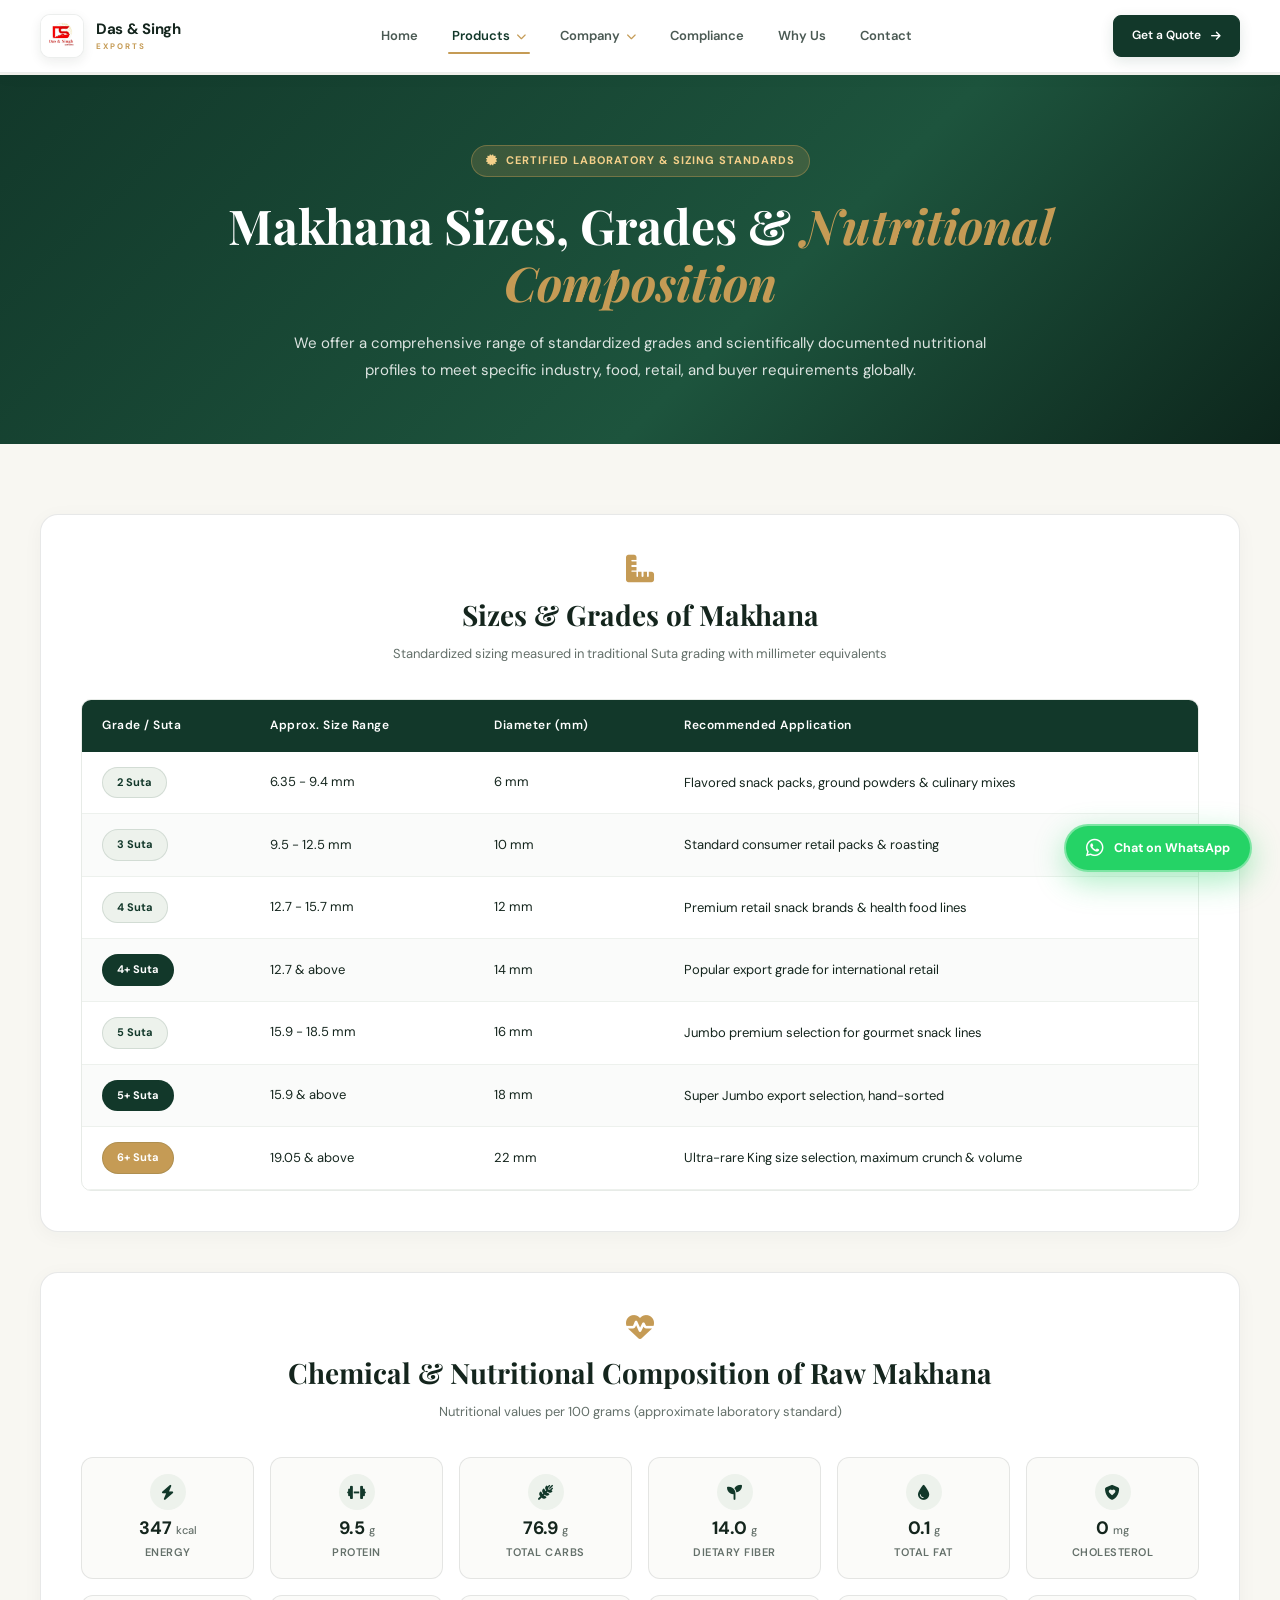
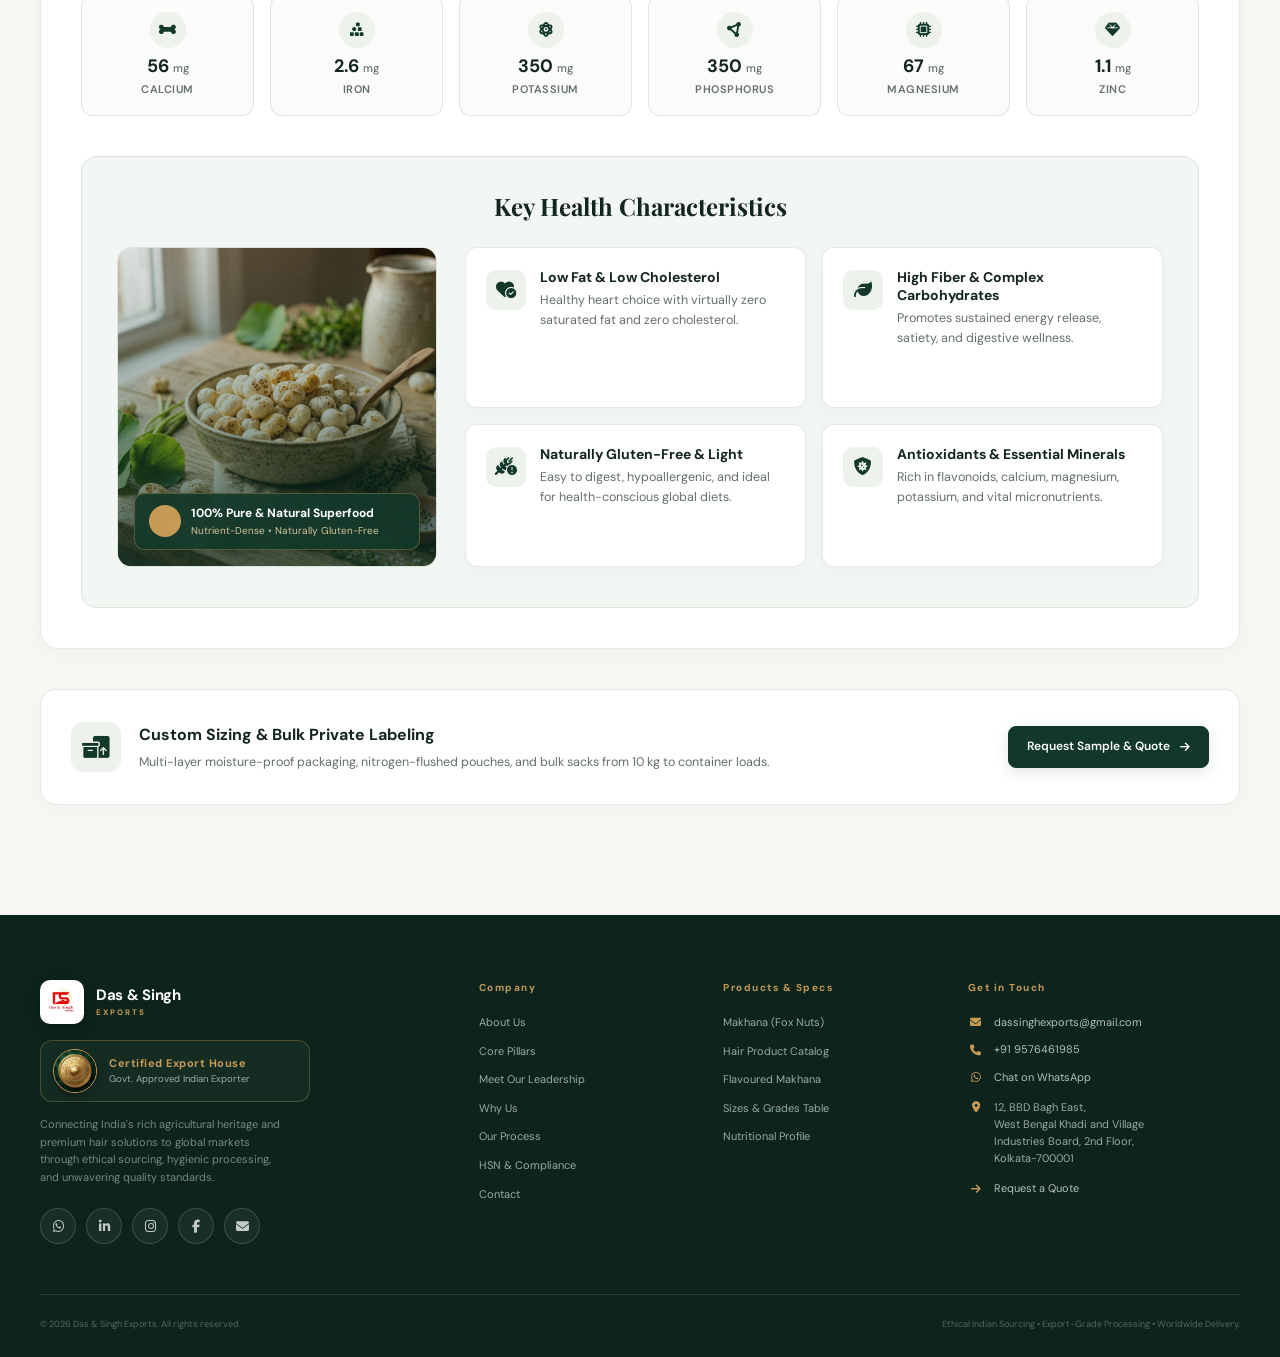
==== commit e1312f5a: "Bug Fixes" ====
--- a/grades-nutrition.html
+++ b/grades-nutrition.html
@@ -46,15 +46,80 @@
             </a>
 
             <nav class="nav-menu" id="navMenu">
-                <a href="index.html#home">Home</a>
-                <a href="index.html#about">About</a>
-                <a href="index.html#products">Products</a>
-                <a href="grades-nutrition.html" class="active">Grades &amp; Specs</a>
-                <a href="hair-products.html">Hair Catalog</a>
-                <a href="leadership.html">Leadership</a>
-                <a href="index.html#certifications">Certifications</a>
-                <a href="index.html#compliance">Compliance</a>
-                <a href="index.html#contact">Contact</a>
+                <a href="index.html#home" class="nav-link">Home</a>
+
+                <!-- Products Dropdown -->
+                <div class="nav-dropdown active">
+                    <button type="button" class="nav-dropdown-toggle">
+                        <span>Products</span>
+                        <i class="fa-solid fa-chevron-down"></i>
+                    </button>
+                    <div class="nav-dropdown-menu">
+                        <a href="index.html#products" class="dropdown-item">
+                            <i class="fa-solid fa-seedling"></i>
+                            <div>
+                                <strong>Makhana (Fox Nuts)</strong>
+                                <small>Export Grade 4, 5 &amp; 6+ Suta</small>
+                            </div>
+                        </a>
+                        <a href="hair-products.html" class="dropdown-item">
+                            <i class="fa-solid fa-wand-magic-sparkles"></i>
+                            <div>
+                                <strong>Human Hair Catalog</strong>
+                                <small>100% Virgin Remy &amp; Extensions</small>
+                            </div>
+                        </a>
+                        <a href="grades-nutrition.html" class="dropdown-item active">
+                            <i class="fa-solid fa-chart-simple"></i>
+                            <div>
+                                <strong>Grades &amp; Nutritional Specs</strong>
+                                <small>Lab Analysis &amp; Sizing Matrix</small>
+                            </div>
+                        </a>
+                    </div>
+                </div>
+
+                <!-- Company Dropdown -->
+                <div class="nav-dropdown">
+                    <button type="button" class="nav-dropdown-toggle">
+                        <span>Company</span>
+                        <i class="fa-solid fa-chevron-down"></i>
+                    </button>
+                    <div class="nav-dropdown-menu">
+                        <a href="index.html#about" class="dropdown-item">
+                            <i class="fa-solid fa-building"></i>
+                            <div>
+                                <strong>About Us</strong>
+                                <small>Heritage, Quality &amp; Global Trade</small>
+                            </div>
+                        </a>
+                        <a href="leadership.html" class="dropdown-item">
+                            <i class="fa-solid fa-user-tie"></i>
+                            <div>
+                                <strong>Executive Leadership</strong>
+                                <small>Meet Our Visionary Founders</small>
+                            </div>
+                        </a>
+                        <a href="index.html#pillars" class="dropdown-item">
+                            <i class="fa-solid fa-landmark"></i>
+                            <div>
+                                <strong>Core Pillars</strong>
+                                <small>Quality, Transparency &amp; Reach</small>
+                            </div>
+                        </a>
+                        <a href="index.html#certifications" class="dropdown-item">
+                            <i class="fa-solid fa-certificate"></i>
+                            <div>
+                                <strong>Certifications &amp; Trust</strong>
+                                <small>APEDA, FSSAI, IEC, GST Registered</small>
+                            </div>
+                        </a>
+                    </div>
+                </div>
+
+                <a href="index.html#compliance" class="nav-link">Compliance</a>
+                <a href="index.html#why-us" class="nav-link">Why Us</a>
+                <a href="index.html#contact" class="nav-link">Contact</a>
 
                 <a href="index.html#quote" class="mobile-quote">
                     Get a Quote
--- a/style.css
+++ b/style.css
@@ -232,25 +232,46 @@
 .nav-menu {
     display: flex;
     align-items: center;
-    gap: 22px;
-}
-
-.nav-menu a {
+    gap: 26px;
+}
+
+.nav-link,
+.nav-dropdown-toggle {
     position: relative;
     color: #4a5953;
-    font-size: 12.5px;
+    font-size: 13px;
     font-weight: 600;
     padding: 6px 4px;
     transition: color 0.25s ease;
     white-space: nowrap;
-}
-
-.nav-menu a:hover,
-.nav-menu a.active {
+    display: inline-flex;
+    align-items: center;
+    gap: 6px;
+    background: transparent;
+    border: none;
+    cursor: pointer;
+    font-family: inherit;
+}
+
+.nav-link:hover,
+.nav-link.active,
+.nav-dropdown:hover .nav-dropdown-toggle,
+.nav-dropdown.active .nav-dropdown-toggle {
     color: var(--green);
 }
 
-.nav-menu a::after {
+.nav-dropdown-toggle i {
+    font-size: 10px;
+    color: var(--gold);
+    transition: transform 0.25s ease;
+}
+
+.nav-dropdown:hover .nav-dropdown-toggle i {
+    transform: rotate(180deg);
+}
+
+.nav-link::after,
+.nav-dropdown-toggle::after {
     content: "";
     position: absolute;
     left: 0;
@@ -264,9 +285,104 @@
     border-radius: 2px;
 }
 
-.nav-menu a:hover::after,
-.nav-menu a.active::after {
+.nav-link:hover::after,
+.nav-link.active::after,
+.nav-dropdown:hover .nav-dropdown-toggle::after,
+.nav-dropdown.active .nav-dropdown-toggle::after {
     transform: scaleX(1);
+}
+
+/* Dropdown Menu Container */
+.nav-dropdown {
+    position: relative;
+    display: inline-block;
+}
+
+.nav-dropdown-menu {
+    position: absolute;
+    top: calc(100% + 14px);
+    left: 50%;
+    transform: translateX(-50%) translateY(8px);
+    background: #ffffff;
+    border: 1px solid rgba(18, 56, 42, 0.1);
+    border-radius: 14px;
+    box-shadow: 0 15px 40px rgba(0, 0, 0, 0.12), 0 0 1px rgba(0, 0, 0, 0.1);
+    padding: 8px;
+    min-width: 275px;
+    opacity: 0;
+    visibility: hidden;
+    transition: all 0.25s cubic-bezier(0.16, 1, 0.3, 1);
+    z-index: 1000;
+}
+
+.nav-dropdown-menu::before {
+    content: "";
+    position: absolute;
+    top: -14px;
+    left: 0;
+    right: 0;
+    height: 16px;
+}
+
+.nav-dropdown:hover .nav-dropdown-menu,
+.nav-dropdown:focus-within .nav-dropdown-menu {
+    opacity: 1;
+    visibility: visible;
+    transform: translateX(-50%) translateY(0);
+}
+
+.dropdown-item {
+    display: flex;
+    align-items: center;
+    gap: 12px;
+    padding: 10px 12px;
+    border-radius: 9px;
+    color: var(--dark);
+    text-decoration: none;
+    transition: background 0.2s ease, transform 0.2s ease;
+}
+
+.dropdown-item:hover,
+.dropdown-item.active {
+    background: #edf2ec;
+    transform: translateX(3px);
+}
+
+.dropdown-item i {
+    width: 32px;
+    height: 32px;
+    border-radius: 8px;
+    background: rgba(18, 56, 42, 0.08);
+    color: var(--green);
+    display: grid;
+    place-items: center;
+    font-size: 13px;
+    flex-shrink: 0;
+    transition: background 0.2s ease, color 0.2s ease;
+}
+
+.dropdown-item:hover i,
+.dropdown-item.active i {
+    background: var(--green);
+    color: var(--gold);
+}
+
+.dropdown-item div {
+    display: flex;
+    flex-direction: column;
+}
+
+.dropdown-item strong {
+    font-size: 13px;
+    font-weight: 600;
+    color: var(--dark);
+    line-height: 1.25;
+}
+
+.dropdown-item small {
+    font-size: 10.5px;
+    color: var(--text);
+    margin-top: 2px;
 }
 
 .btn {
@@ -3733,23 +3849,77 @@
         }
     }
 
-    .nav-menu a {
-        padding: 12px 16px;
+    .nav-menu a,
+    .nav-dropdown-toggle {
+        padding: 12px 14px;
         font-size: 14px;
         font-weight: 600;
         color: var(--dark);
         border-radius: 8px;
         transition: all 0.2s ease;
+        width: 100%;
+        justify-content: space-between;
     }
 
     .nav-menu a:hover,
-    .nav-menu a.active {
+    .nav-menu a.active,
+    .nav-dropdown-toggle:hover,
+    .nav-dropdown.open .nav-dropdown-toggle {
         background: #edf2ec;
         color: var(--green);
     }
 
-    .nav-menu a.active::after {
+    .nav-menu a.active::after,
+    .nav-dropdown-toggle::after {
         display: none;
+    }
+
+    .nav-dropdown {
+        width: 100%;
+    }
+
+    .nav-dropdown-menu {
+        position: static;
+        transform: none;
+        box-shadow: none;
+        border: none;
+        border-left: 2px solid rgba(197, 155, 85, 0.4);
+        border-radius: 0;
+        padding: 4px 0 4px 10px;
+        margin: 2px 0 6px 12px;
+        min-width: unset;
+        background: transparent;
+        display: none;
+        opacity: 1;
+        visibility: visible;
+    }
+
+    .nav-dropdown.open .nav-dropdown-menu {
+        display: flex;
+        flex-direction: column;
+        gap: 4px;
+    }
+
+    .nav-dropdown.open .nav-dropdown-toggle i {
+        transform: rotate(180deg);
+    }
+
+    .dropdown-item {
+        padding: 8px 10px;
+    }
+
+    .dropdown-item i {
+        width: 28px;
+        height: 28px;
+        font-size: 11px;
+    }
+
+    .dropdown-item strong {
+        font-size: 13px;
+    }
+
+    .dropdown-item small {
+        font-size: 10.5px;
     }
 
     .mobile-quote {
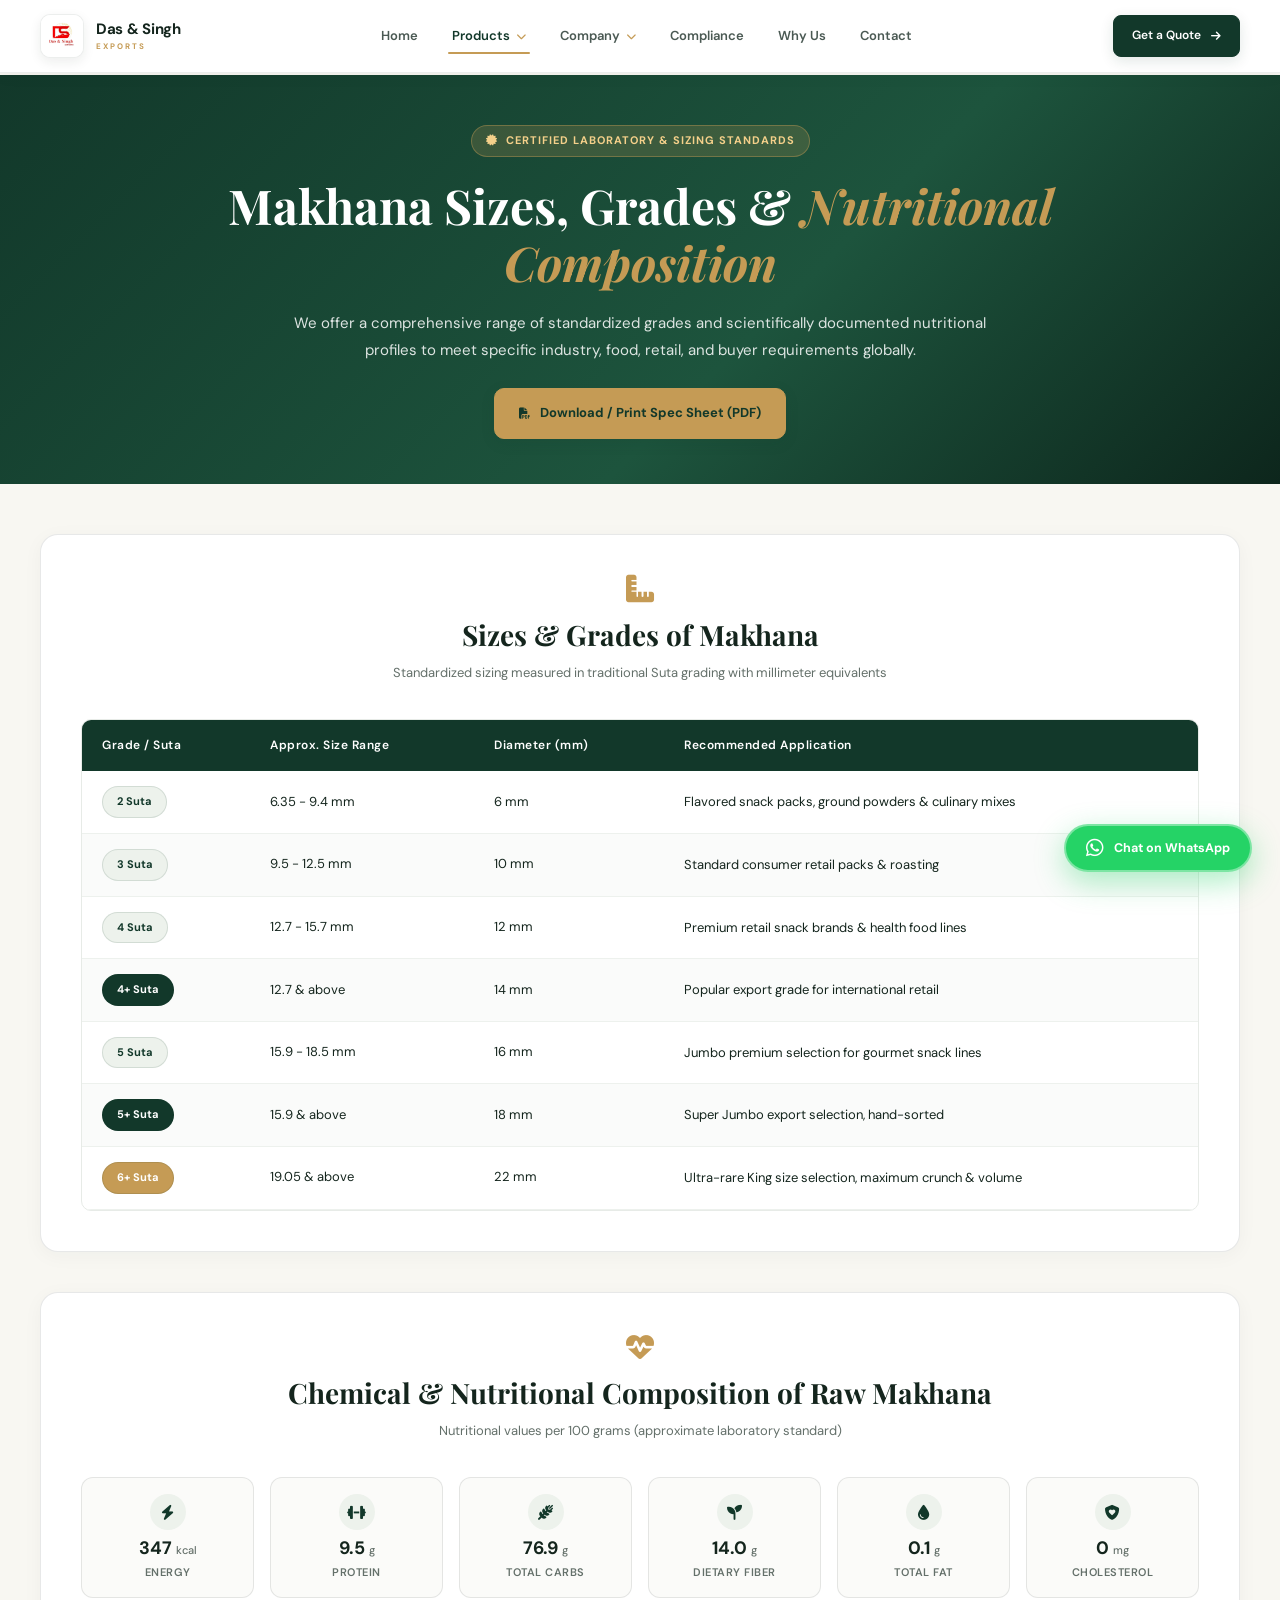
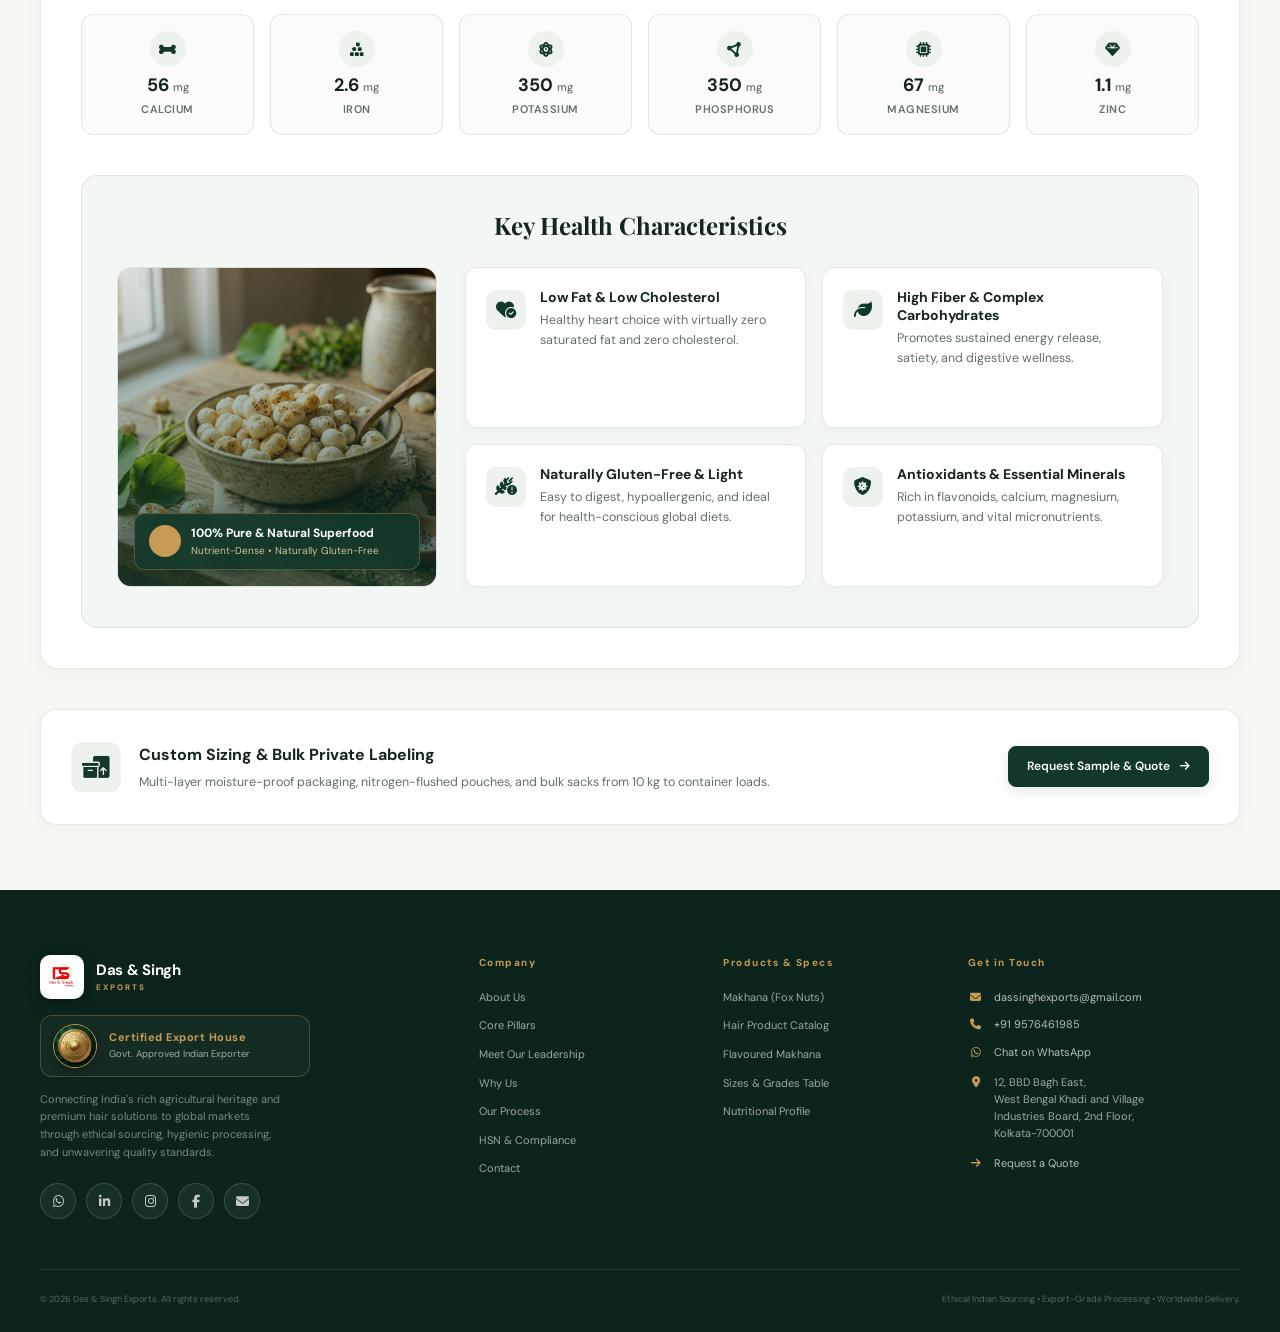
==== commit 06927b78: "Bug Fixes" ====
--- a/grades-nutrition.html
+++ b/grades-nutrition.html
@@ -20,7 +20,7 @@
     <link href="https://fonts.googleapis.com/css2?family=DM+Sans:wght@400;500;600;700&family=Playfair+Display:wght@500;600;700&display=swap" rel="stylesheet">
     <link rel="stylesheet" href="https://cdnjs.cloudflare.com/ajax/libs/font-awesome/6.5.2/css/all.min.css">
 
-    <link rel="canonical" href="https://dassinghexports.com/grades-nutrition.html">
+    <link rel="canonical" href="https://dasandsinghexport.com/grades-nutrition.html">
     <link rel="apple-touch-icon" href="images/logo.png">
     <link rel="icon" type="image/png" href="images/logo.png">
     <link rel="stylesheet" href="style.css">
@@ -143,7 +143,7 @@
 
 <!-- ================= HERO BANNER ================= -->
 
-<section class="section" style="background: linear-gradient(135deg, #12382a 0%, #1d543d 60%, #0d261c 100%); color: white; padding: 70px 0 60px;">
+<section class="section" style="background: linear-gradient(135deg, #12382a 0%, #1d543d 60%, #0d261c 100%); color: white; padding: 50px 0 45px;">
     <div class="container">
         <div style="max-width: 840px; margin: 0 auto; text-align: center;">
             
@@ -160,6 +160,13 @@
                 We offer a comprehensive range of standardized grades and scientifically documented nutritional profiles to meet specific industry, food, retail, and buyer requirements globally.
             </p>
 
+            <div style="margin-top: 24px; display: flex; justify-content: center; gap: 14px; flex-wrap: wrap;">
+                <button type="button" class="btn download-specs-btn" style="background: var(--gold); border-color: var(--gold); color: #12382a; font-weight: 700; cursor: pointer;">
+                    <i class="fa-solid fa-file-pdf"></i>
+                    <span>Download / Print Spec Sheet (PDF)</span>
+                </button>
+            </div>
+
         </div>
     </div>
 </section>
@@ -167,7 +174,7 @@
 
 <!-- ================= GRADES & NUTRITION SECTION ================= -->
 
-<section class="section grades-nutrition-section" id="grades-nutrition" style="padding-top: 70px;">
+<section class="section grades-nutrition-section" id="grades-nutrition" style="padding-top: 50px;">
 
     <div class="container">
 
@@ -487,7 +494,7 @@
                 <a href="index.html#why-us">Why Us</a>
                 <a href="index.html#process">Our Process</a>
                 <a href="index.html#compliance">HSN &amp; Compliance</a>
-                <a href="index.html#quote">Contact</a>
+                <a href="index.html#contact">Contact</a>
 
             </div>
 
@@ -564,11 +571,7 @@
 </footer>
 
 
-<!-- ================= FLOATING SCROLL TO TOP & WHATSAPP CTAs ================= -->
-
-<button class="scroll-top-btn" id="scrollTopBtn" aria-label="Scroll to top of page" title="Back to Top">
-    <i class="fa-solid fa-arrow-up"></i>
-</button>
+<!-- ================= FLOATING WHATSAPP CTA ================= -->
 
 <a href="https://wa.me/919576461985?text=Hello%20Das%20%26%20Singh%20Exports%2C%20I%20am%20interested%20in%20an%20export%20inquiry." target="_blank" rel="noopener noreferrer" class="floating-whatsapp" aria-label="Chat with Das &amp; Singh Exports on WhatsApp" id="floatingWhatsapp">
     <i class="fa-brands fa-whatsapp"></i>
--- a/style.css
+++ b/style.css
@@ -450,10 +450,10 @@
 
 .hero {
     position: relative;
-    min-height: 740px;
-    display: flex;
-    align-items: center;
-    padding: 80px 0 90px;
+    min-height: auto;
+    display: flex;
+    align-items: center;
+    padding: 50px 0 55px;
     overflow: hidden;
 }
 
@@ -476,9 +476,9 @@
 
 .hero-grid {
     display: grid;
-    grid-template-columns: 1fr 0.95fr;
-    align-items: center;
-    gap: 70px;
+    grid-template-columns: 1.05fr 0.95fr;
+    align-items: center;
+    gap: 45px;
     position: relative;
     z-index: 2;
 }
@@ -488,17 +488,17 @@
     color: var(--gold);
     font-size: 10px;
     font-weight: 700;
-    letter-spacing: 2.5px;
+    letter-spacing: 2px;
 }
 
 .eyebrow {
     display: inline-flex;
     align-items: center;
-    gap: 10px;
-    margin-bottom: 22px;
+    gap: 9px;
+    margin-bottom: 16px;
     background: rgba(197, 155, 85, 0.1);
     border: 1px solid rgba(197, 155, 85, 0.3);
-    padding: 6px 14px;
+    padding: 5px 12px;
     border-radius: 30px;
 }
 
@@ -530,9 +530,9 @@
 .hero h1 {
     max-width: 650px;
     font-family: "Playfair Display", serif;
-    font-size: clamp(44px, 5.5vw, 72px);
-    line-height: 1.04;
-    letter-spacing: -2.5px;
+    font-size: clamp(38px, 4.4vw, 56px);
+    line-height: 1.08;
+    letter-spacing: -1.6px;
     font-weight: 700;
     color: var(--dark);
 }
@@ -556,16 +556,16 @@
 }
 
 .hero-content > p {
-    max-width: 560px;
-    margin: 24px 0 30px;
+    max-width: 540px;
+    margin: 16px 0 24px;
     color: var(--text);
-    font-size: 15.5px;
-    line-height: 1.8;
+    font-size: 14.5px;
+    line-height: 1.7;
 }
 
 .hero-buttons {
     display: flex;
-    gap: 14px;
+    gap: 12px;
     flex-wrap: wrap;
 }
 
@@ -825,34 +825,34 @@
 ========================================= */
 
 .section {
-    padding: 110px 0;
+    padding: 65px 0;
 }
 
 .section-heading {
     display: grid;
-    grid-template-columns: 1fr 0.6fr;
-    gap: 60px;
+    grid-template-columns: 1fr 0.65fr;
+    gap: 45px;
     align-items: end;
-    margin-bottom: 55px;
+    margin-bottom: 38px;
 }
 
 .section-heading h2,
 .center-heading h2,
 .about-content h2,
 .quote-content h2 {
-    margin-top: 15px;
+    margin-top: 10px;
     font-family: "Playfair Display", serif;
-    font-size: clamp(38px, 4vw, 52px);
-    line-height: 1.1;
-    letter-spacing: -1.8px;
+    font-size: clamp(30px, 3.4vw, 42px);
+    line-height: 1.15;
+    letter-spacing: -1.2px;
 }
 
 .section-heading > p,
 .center-heading > p {
     color: var(--text);
-    font-size: 14px;
-    line-height: 1.8;
-    max-width: 420px;
+    font-size: 13.5px;
+    line-height: 1.7;
+    max-width: 440px;
 }
 
 
@@ -1853,6 +1853,100 @@
 
 
 /* =========================================
+   FAQ SECTION
+========================================= */
+
+.faq-section {
+    background: #ffffff;
+    border-top: 1px solid var(--border);
+}
+
+.faq-accordion-grid {
+    display: flex;
+    flex-direction: column;
+    gap: 14px;
+    max-width: 960px;
+    margin: 0 auto;
+}
+
+.faq-item {
+    background: #fbfbf9;
+    border: 1px solid var(--border);
+    border-radius: 12px;
+    overflow: hidden;
+    transition: border-color 0.25s ease, box-shadow 0.25s ease;
+}
+
+.faq-item:hover {
+    border-color: rgba(18, 56, 42, 0.25);
+    box-shadow: 0 4px 15px rgba(18, 56, 42, 0.04);
+}
+
+.faq-item.open {
+    border-color: var(--green);
+    background: #ffffff;
+    box-shadow: 0 6px 20px rgba(18, 56, 42, 0.06);
+}
+
+.faq-question {
+    width: 100%;
+    padding: 18px 22px;
+    display: flex;
+    align-items: center;
+    justify-content: space-between;
+    gap: 16px;
+    background: transparent;
+    border: none;
+    cursor: pointer;
+    text-align: left;
+    font-family: inherit;
+    font-size: 15px;
+    font-weight: 700;
+    color: var(--dark);
+    transition: color 0.2s ease;
+}
+
+.faq-question:hover,
+.faq-item.open .faq-question {
+    color: var(--green);
+}
+
+.faq-question i {
+    font-size: 13px;
+    color: var(--gold);
+    transition: transform 0.3s ease;
+    flex-shrink: 0;
+}
+
+.faq-item.open .faq-question i {
+    transform: rotate(45deg);
+}
+
+.faq-answer {
+    max-height: 0;
+    overflow: hidden;
+    transition: max-height 0.35s ease, padding 0.35s ease;
+    padding: 0 22px;
+}
+
+.faq-item.open .faq-answer {
+    max-height: 250px;
+    padding: 0 22px 20px;
+}
+
+.faq-answer p {
+    font-size: 13.5px;
+    color: var(--text);
+    line-height: 1.7;
+    margin: 0;
+}
+
+.faq-answer p strong {
+    color: var(--dark);
+}
+
+
+/* =========================================
    QUOTE
 ========================================= */
 
@@ -1862,12 +1956,13 @@
 
 .quote-box {
     display: grid;
-    grid-template-columns: 0.9fr 1fr;
-    gap: 70px;
+    grid-template-columns: 0.95fr 1fr;
+    gap: 45px;
     background: white;
-    padding: 65px;
-    border-radius: 15px;
+    padding: 45px 50px;
+    border-radius: 16px;
     border: 1px solid var(--border);
+    box-shadow: 0 10px 30px rgba(18, 56, 42, 0.04);
 }
 
 .quote-content h2 {
@@ -2302,56 +2397,6 @@
     }
 }
 
-
-/* =========================================
-   SCROLL TO TOP BUTTON
-========================================= */
-
-.scroll-top-btn {
-    position: fixed;
-    bottom: 92px;
-    right: 28px;
-    width: 48px;
-    height: 48px;
-    background: var(--green);
-    color: var(--gold);
-    border: 2px solid var(--gold);
-    border-radius: 50%;
-    display: flex;
-    align-items: center;
-    justify-content: center;
-    font-size: 16px;
-    cursor: pointer;
-    z-index: 1499;
-    box-shadow: 0 8px 25px rgba(18, 56, 42, 0.28);
-    opacity: 0;
-    pointer-events: none;
-    transform: translateY(20px);
-    transition: opacity 0.35s ease, transform 0.35s cubic-bezier(0.16, 1, 0.3, 1), background 0.25s ease, color 0.25s ease, box-shadow 0.25s ease;
-}
-
-.scroll-top-btn.visible {
-    opacity: 1;
-    pointer-events: auto;
-    transform: translateY(0);
-}
-
-.scroll-top-btn:hover {
-    background: var(--gold);
-    color: var(--green);
-    transform: translateY(-4px);
-    box-shadow: 0 14px 32px rgba(197, 155, 85, 0.45);
-}
-
-@media (max-width: 600px) {
-    .scroll-top-btn {
-        bottom: 82px;
-        right: 22px;
-        width: 44px;
-        height: 44px;
-        font-size: 14px;
-    }
-}
 
 
 /* =========================================
@@ -4060,23 +4105,23 @@
     }
 
     .section {
-        padding: 55px 0;
+        padding: 45px 0;
     }
 
     .section-heading {
         grid-template-columns: 1fr;
-        gap: 12px;
-        margin-bottom: 30px;
+        gap: 10px;
+        margin-bottom: 24px;
     }
 
     .section-heading > p {
         max-width: 100%;
-        font-size: 13.5px;
-        line-height: 1.65;
+        font-size: 13px;
+        line-height: 1.6;
     }
 
     .container {
-        width: min(100% - 28px, 560px);
+        width: min(100% - 24px, 560px);
     }
 
     .nav-menu {
@@ -4087,7 +4132,7 @@
     }
 
     .hero {
-        padding: 35px 0 45px;
+        padding: 25px 0 35px;
         min-height: auto;
     }
 
@@ -4316,14 +4361,6 @@
     .floating-wa-text {
         display: none;
     }
-
-    .scroll-top-btn {
-        bottom: calc(max(18px, env(safe-area-inset-bottom, 18px)) + 60px);
-        right: 18px;
-        width: 44px;
-        height: 44px;
-        font-size: 14px;
-    }
 }
 
 /* 5. Small Mobile Phones (< 480px) */
@@ -4360,4 +4397,43 @@
         height: 190px;
         margin-top: 15px;
     }
+}
+
+/* =========================================
+   6. PRINT / PDF EXPORT STYLES
+========================================= */
+@media print {
+    .site-header,
+    .floating-whatsapp,
+    .menu-btn,
+    .download-specs-btn,
+    .site-footer,
+    .quote-section {
+        display: none !important;
+    }
+
+    body {
+        padding-top: 0 !important;
+        background: #ffffff !important;
+        color: #000000 !important;
+        font-size: 11pt;
+    }
+
+    .container {
+        width: 100% !important;
+        max-width: 100% !important;
+        padding: 0 !important;
+    }
+
+    .grades-table,
+    .nutrition-table {
+        border: 1px solid #333 !important;
+        page-break-inside: avoid;
+    }
+
+    .grades-table th,
+    .nutrition-table th {
+        background: #eee !important;
+        color: #000 !important;
+    }
 }
